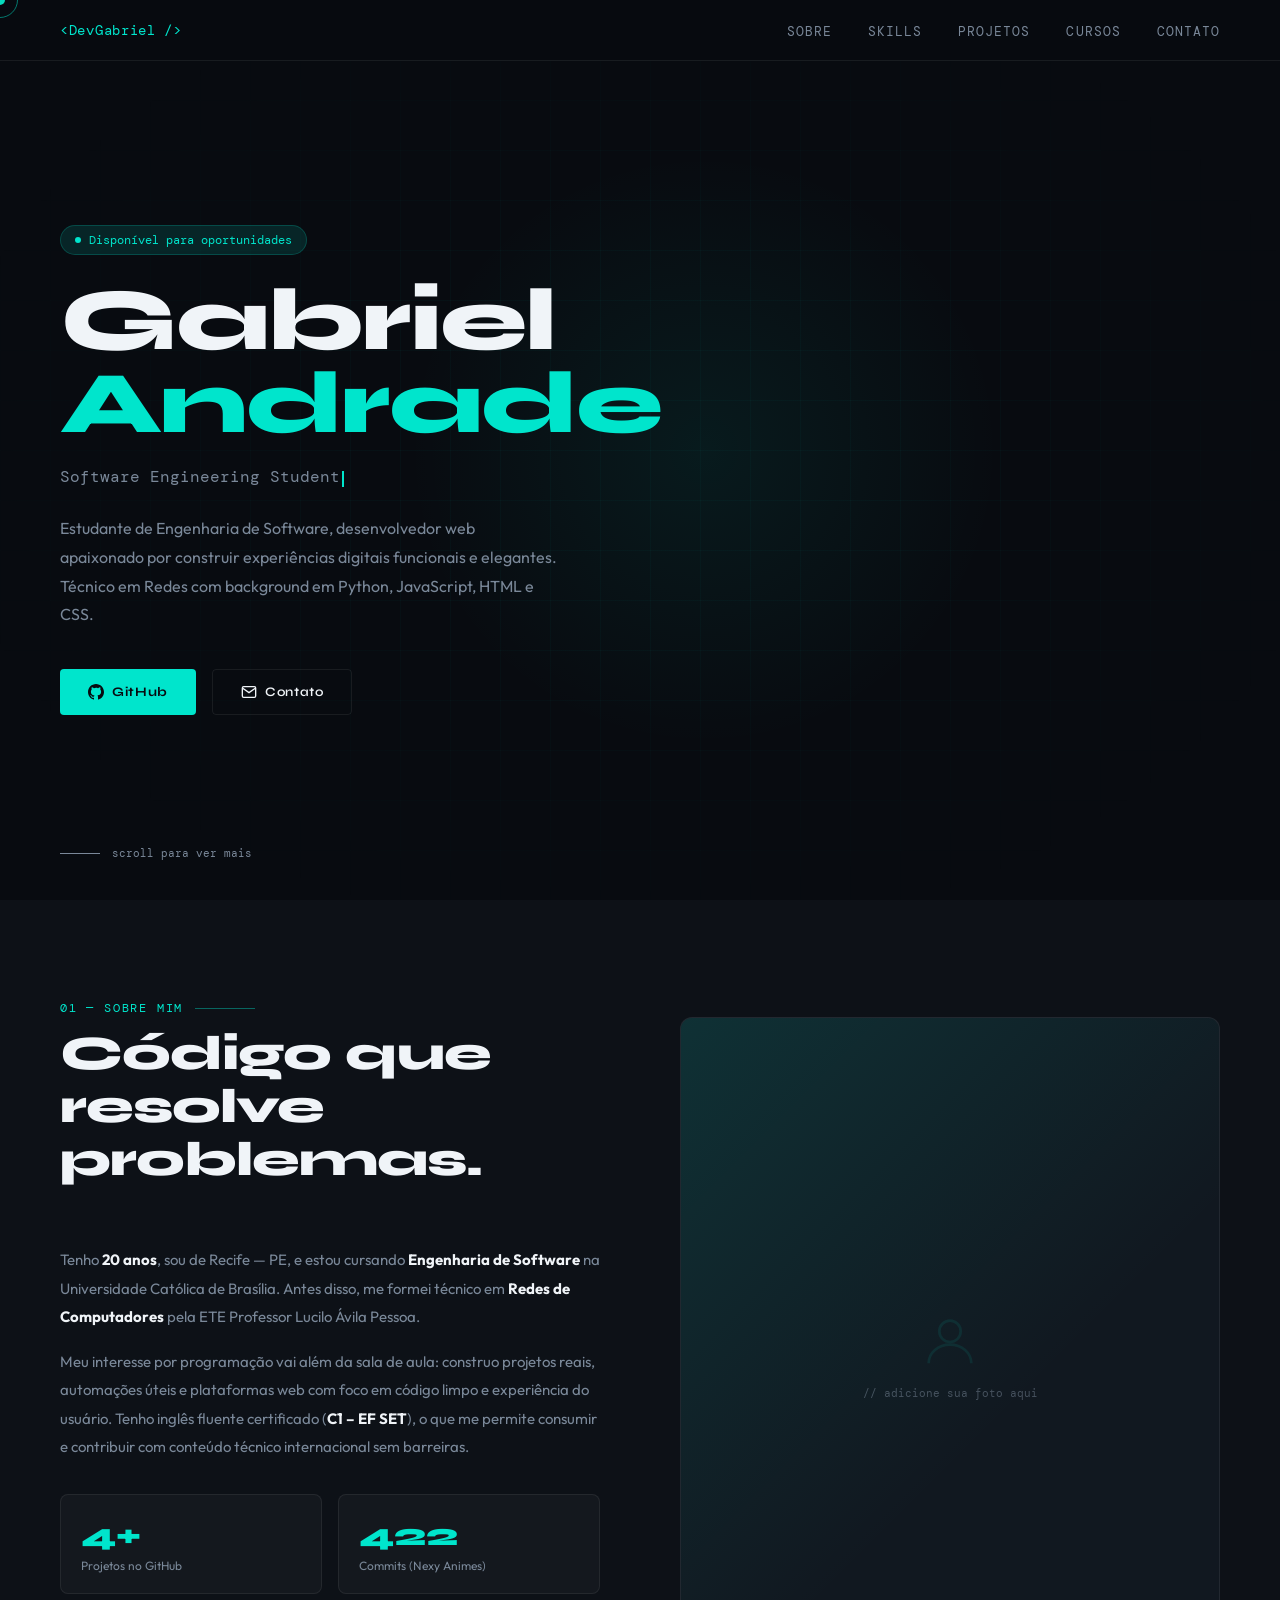
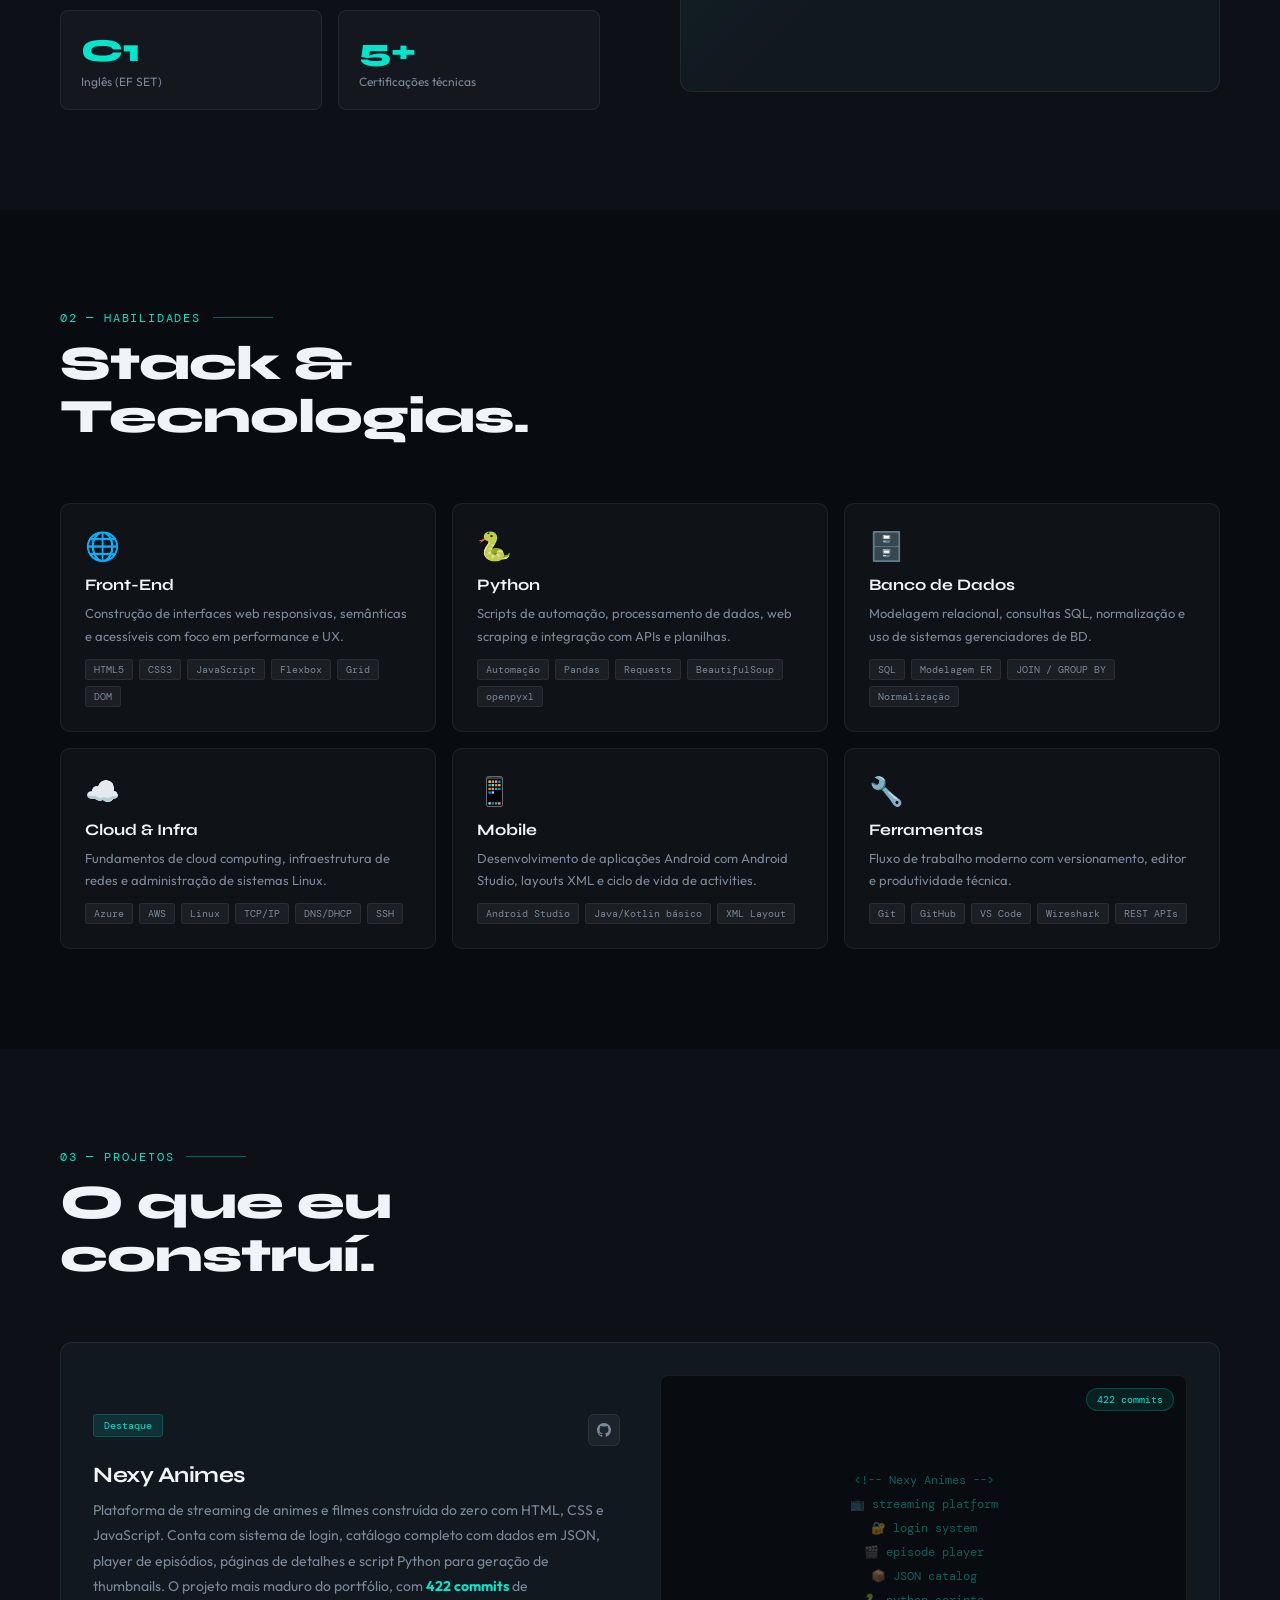
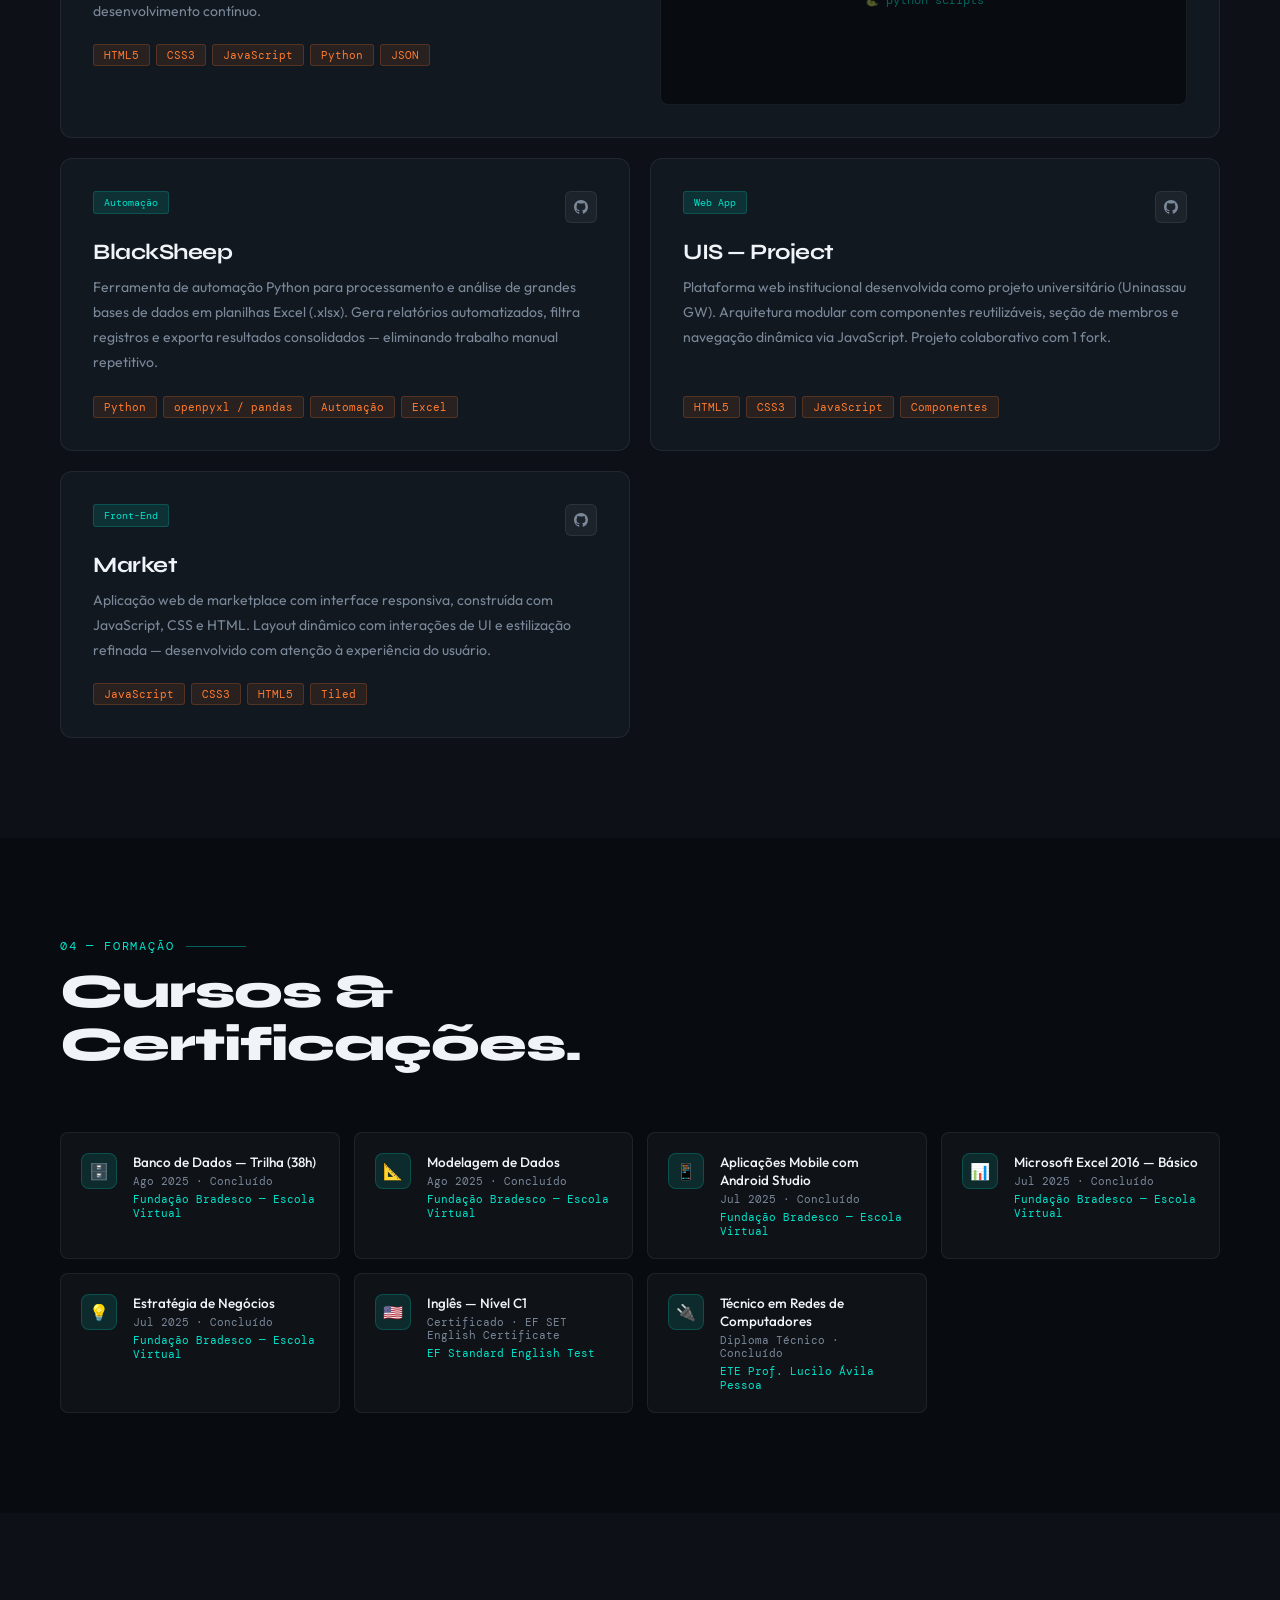
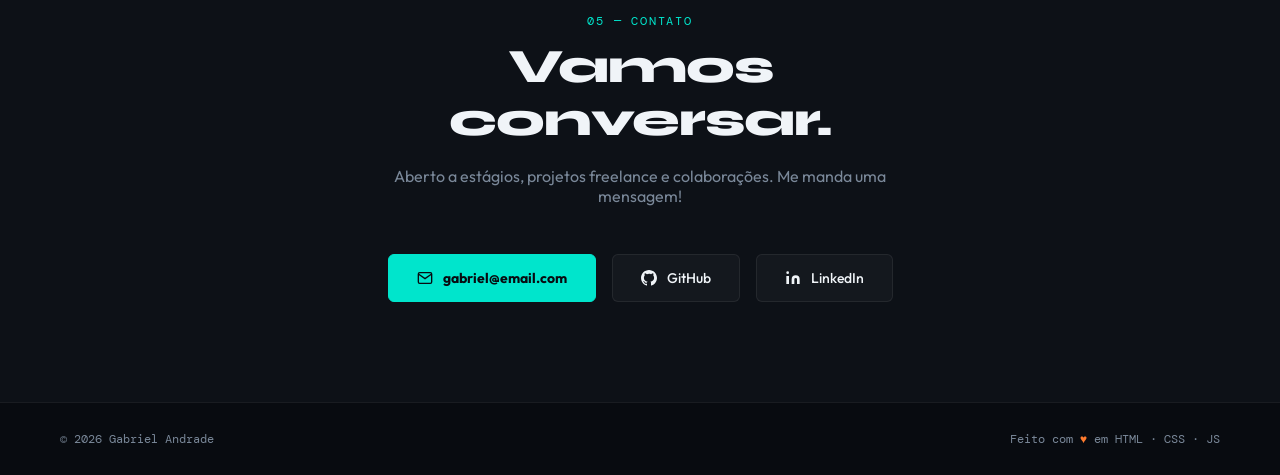
==== index.html @ 4c2a530d "Repositório, projeto concluído em 90%." ====
<!DOCTYPE html>
<html lang="pt-BR">
<head>
<meta charset="UTF-8">
<meta name="viewport" content="width=device-width, initial-scale=1.0">
<title>Gabriel Andrade · Dev</title>
<link rel="stylesheet" href="css/style.css">
<link rel="preconnect" href="https://fonts.googleapis.com">
<link href="https://fonts.googleapis.com/css2?family=Syne:wght@400;600;700;800&family=DM+Mono:ital,wght@0,400;0,500;1,400&family=Outfit:wght@300;400;500&display=swap" rel="stylesheet">
</head>
<body>
<div class="cursor" id="cursor"></div>
<div class="cursor-ring" id="cursorRing"></div>

<!-- NAV -->
<nav>
  <div class="nav-logo">&lt;DevGabriel /&gt;</div>
  <ul class="nav-links">
    <li><a href="#about">Sobre</a></li>
    <li><a href="#skills">Skills</a></li>
    <li><a href="#projects">Projetos</a></li>
    <li><a href="#certs">Cursos</a></li>
    <li><a href="#contact">Contato</a></li>
  </ul>
</nav>

<!-- HERO -->
<section id="hero">
  <div class="hero-grid-bg"></div>
  <div class="hero-glow"></div>
  <div class="hero-content">
    <div class="hero-tag">Disponível para oportunidades</div>
    <h1 class="hero-name">
      Gabriel<br><span class="accent">Andrade</span>
    </h1>
    <p class="hero-subtitle">
      <span id="typing-text"></span><span class="typing-cursor"></span>
    </p>
    <p class="hero-desc">
      Estudante de Engenharia de Software, desenvolvedor web apaixonado por construir experiências digitais funcionais e elegantes. Técnico em Redes com background em Python, JavaScript, HTML e CSS.
    </p>
    <div class="hero-ctas">
      <a href="https://github.com/DevGabriel2809" target="_blank" class="btn-primary">
        <svg width="16" height="16" viewBox="0 0 24 24" fill="currentColor"><path d="M12 0C5.374 0 0 5.373 0 12c0 5.302 3.438 9.8 8.207 11.387.599.111.793-.261.793-.577v-2.234c-3.338.726-4.033-1.416-4.033-1.416-.546-1.387-1.333-1.756-1.333-1.756-1.089-.745.083-.729.083-.729 1.205.084 1.839 1.237 1.839 1.237 1.07 1.834 2.807 1.304 3.492.997.107-.775.418-1.305.762-1.604-2.665-.305-5.467-1.334-5.467-5.931 0-1.311.469-2.381 1.236-3.221-.124-.303-.535-1.524.117-3.176 0 0 1.008-.322 3.301 1.23A11.509 11.509 0 0112 5.803c1.02.005 2.047.138 3.006.404 2.291-1.552 3.297-1.23 3.297-1.23.653 1.653.242 2.874.118 3.176.77.84 1.235 1.911 1.235 3.221 0 4.609-2.807 5.624-5.479 5.921.43.372.823 1.102.823 2.222v3.293c0 .319.192.694.801.576C20.566 21.797 24 17.3 24 12c0-6.627-5.373-12-12-12z"/></svg>
        GitHub
      </a>
      <a href="#contact" class="btn-secondary">
        <svg width="16" height="16" viewBox="0 0 24 24" fill="none" stroke="currentColor" stroke-width="2"><path d="M4 4h16c1.1 0 2 .9 2 2v12c0 1.1-.9 2-2 2H4c-1.1 0-2-.9-2-2V6c0-1.1.9-2 2-2z"/><polyline points="22,6 12,13 2,6"/></svg>
        Contato
      </a>
    </div>
  </div>
  <div class="hero-scroll">
    <div class="scroll-line"></div>
    scroll para ver mais
  </div>
</section>

<!-- ABOUT -->
<section id="about">
  <div class="about-grid">
    <div class="about-text reveal">
      <div class="section-label">01 — Sobre mim</div>
      <h2 class="section-title">Código que<br>resolve problemas.</h2>
      <p>Tenho <strong>20 anos</strong>, sou de Recife — PE, e estou cursando <strong>Engenharia de Software</strong> na Universidade Católica de Brasília. Antes disso, me formei técnico em <strong>Redes de Computadores</strong> pela ETE Professor Lucilo Ávila Pessoa.</p>
      <p>Meu interesse por programação vai além da sala de aula: construo projetos reais, automações úteis e plataformas web com foco em código limpo e experiência do usuário. Tenho inglês fluente certificado (<strong>C1 – EF SET</strong>), o que me permite consumir e contribuir com conteúdo técnico internacional sem barreiras.</p>
      <div class="about-stats">
        <div class="stat-box">
          <div class="stat-num">4+</div>
          <div class="stat-label">Projetos no GitHub</div>
        </div>
        <div class="stat-box">
          <div class="stat-num">422</div>
          <div class="stat-label">Commits (Nexy Animes)</div>
        </div>
        <div class="stat-box">
          <div class="stat-num">C1</div>
          <div class="stat-label">Inglês (EF SET)</div>
        </div>
        <div class="stat-box">
          <div class="stat-num">5+</div>
          <div class="stat-label">Certificações técnicas</div>
        </div>
      </div>
    </div>
    <div class="about-photo reveal">
      <!--
        INSTRUÇÃO: Substitua o conteúdo abaixo por:
        <img src="SUA_FOTO.jpg" style="width:100%;height:100%;object-fit:cover;border-radius:12px;">
      -->
      <svg width="64" height="64" viewBox="0 0 24 24" fill="none" stroke="rgba(0,229,204,0.3)" stroke-width="1">
        <circle cx="12" cy="8" r="4"/><path d="M4 20c0-4 3.6-7 8-7s8 3 8 7"/>
      </svg>
      <span>// adicione sua foto aqui</span>
    </div>
  </div>
</section>

<!-- SKILLS -->
<section id="skills">
  <div class="reveal">
    <div class="section-label">02 — Habilidades</div>
    <h2 class="section-title">Stack &<br>Tecnologias.</h2>
  </div>
  <div class="skills-grid">
    <div class="skill-card reveal">
      <div class="skill-icon">🌐</div>
      <div class="skill-name">Front-End</div>
      <p style="font-size:13px;color:var(--muted);line-height:1.7;">Construção de interfaces web responsivas, semânticas e acessíveis com foco em performance e UX.</p>
      <div class="skill-tags">
        <span class="skill-tag">HTML5</span>
        <span class="skill-tag">CSS3</span>
        <span class="skill-tag">JavaScript</span>
        <span class="skill-tag">Flexbox</span>
        <span class="skill-tag">Grid</span>
        <span class="skill-tag">DOM</span>
      </div>
    </div>
    <div class="skill-card reveal">
      <div class="skill-icon">🐍</div>
      <div class="skill-name">Python</div>
      <p style="font-size:13px;color:var(--muted);line-height:1.7;">Scripts de automação, processamento de dados, web scraping e integração com APIs e planilhas.</p>
      <div class="skill-tags">
        <span class="skill-tag">Automação</span>
        <span class="skill-tag">Pandas</span>
        <span class="skill-tag">Requests</span>
        <span class="skill-tag">BeautifulSoup</span>
        <span class="skill-tag">openpyxl</span>
      </div>
    </div>
    <div class="skill-card reveal">
      <div class="skill-icon">🗄️</div>
      <div class="skill-name">Banco de Dados</div>
      <p style="font-size:13px;color:var(--muted);line-height:1.7;">Modelagem relacional, consultas SQL, normalização e uso de sistemas gerenciadores de BD.</p>
      <div class="skill-tags">
        <span class="skill-tag">SQL</span>
        <span class="skill-tag">Modelagem ER</span>
        <span class="skill-tag">JOIN / GROUP BY</span>
        <span class="skill-tag">Normalização</span>
      </div>
    </div>
    <div class="skill-card reveal">
      <div class="skill-icon">☁️</div>
      <div class="skill-name">Cloud & Infra</div>
      <p style="font-size:13px;color:var(--muted);line-height:1.7;">Fundamentos de cloud computing, infraestrutura de redes e administração de sistemas Linux.</p>
      <div class="skill-tags">
        <span class="skill-tag">Azure</span>
        <span class="skill-tag">AWS</span>
        <span class="skill-tag">Linux</span>
        <span class="skill-tag">TCP/IP</span>
        <span class="skill-tag">DNS/DHCP</span>
        <span class="skill-tag">SSH</span>
      </div>
    </div>
    <div class="skill-card reveal">
      <div class="skill-icon">📱</div>
      <div class="skill-name">Mobile</div>
      <p style="font-size:13px;color:var(--muted);line-height:1.7;">Desenvolvimento de aplicações Android com Android Studio, layouts XML e ciclo de vida de activities.</p>
      <div class="skill-tags">
        <span class="skill-tag">Android Studio</span>
        <span class="skill-tag">Java/Kotlin básico</span>
        <span class="skill-tag">XML Layout</span>
      </div>
    </div>
    <div class="skill-card reveal">
      <div class="skill-icon">🔧</div>
      <div class="skill-name">Ferramentas</div>
      <p style="font-size:13px;color:var(--muted);line-height:1.7;">Fluxo de trabalho moderno com versionamento, editor e produtividade técnica.</p>
      <div class="skill-tags">
        <span class="skill-tag">Git</span>
        <span class="skill-tag">GitHub</span>
        <span class="skill-tag">VS Code</span>
        <span class="skill-tag">Wireshark</span>
        <span class="skill-tag">REST APIs</span>
      </div>
    </div>
  </div>
</section>

<!-- PROJECTS -->
<section id="projects">
  <div class="reveal">
    <div class="section-label">03 — Projetos</div>
    <h2 class="section-title">O que eu<br>construí.</h2>
  </div>
  <div class="projects-grid">

    <!-- FEATURED: Nexy Animes -->
    <div class="project-card featured reveal">
      <div>
        <div class="project-header">
          <span class="project-type">Destaque</span>
          <div class="project-links">
            <a href="https://github.com/DevGabriel2809/Animes" target="_blank" class="project-link" title="GitHub">
              <svg width="14" height="14" viewBox="0 0 24 24" fill="currentColor"><path d="M12 0C5.374 0 0 5.373 0 12c0 5.302 3.438 9.8 8.207 11.387.599.111.793-.261.793-.577v-2.234c-3.338.726-4.033-1.416-4.033-1.416-.546-1.387-1.333-1.756-1.333-1.756-1.089-.745.083-.729.083-.729 1.205.084 1.839 1.237 1.839 1.237 1.07 1.834 2.807 1.304 3.492.997.107-.775.418-1.305.762-1.604-2.665-.305-5.467-1.334-5.467-5.931 0-1.311.469-2.381 1.236-3.221-.124-.303-.535-1.524.117-3.176 0 0 1.008-.322 3.301 1.23A11.509 11.509 0 0112 5.803c1.02.005 2.047.138 3.006.404 2.291-1.552 3.297-1.23 3.297-1.23.653 1.653.242 2.874.118 3.176.77.84 1.235 1.911 1.235 3.221 0 4.609-2.807 5.624-5.479 5.921.43.372.823 1.102.823 2.222v3.293c0 .319.192.694.801.576C20.566 21.797 24 17.3 24 12c0-6.627-5.373-12-12-12z"/></svg>
            </a>
          </div>
        </div>
        <h3 class="project-name">Nexy Animes</h3>
        <p class="project-desc">Plataforma de streaming de animes e filmes construída do zero com HTML, CSS e JavaScript. Conta com sistema de login, catálogo completo com dados em JSON, player de episódios, páginas de detalhes e script Python para geração de thumbnails. O projeto mais maduro do portfólio, com <strong style="color:var(--cyan)">422 commits</strong> de desenvolvimento contínuo.</p>
        <div class="project-stack">
          <span class="stack-tag">HTML5</span>
          <span class="stack-tag">CSS3</span>
          <span class="stack-tag">JavaScript</span>
          <span class="stack-tag">Python</span>
          <span class="stack-tag">JSON</span>
        </div>
      </div>
      <div class="project-visual">
        <div class="project-visual-content">
          &lt;!-- Nexy Animes --&gt;<br>
          📺 streaming platform<br>
          🔐 login system<br>
          🎬 episode player<br>
          📦 JSON catalog<br>
          🐍 python scripts
        </div>
        <div class="commits-badge">422 commits</div>
      </div>
    </div>

    <!-- BlackSheep -->
    <div class="project-card reveal">
      <div class="project-header">
        <span class="project-type">Automação</span>
        <div class="project-links">
          <a href="https://github.com/DevGabriel2809/BlackSheep" target="_blank" class="project-link" title="GitHub">
            <svg width="14" height="14" viewBox="0 0 24 24" fill="currentColor"><path d="M12 0C5.374 0 0 5.373 0 12c0 5.302 3.438 9.8 8.207 11.387.599.111.793-.261.793-.577v-2.234c-3.338.726-4.033-1.416-4.033-1.416-.546-1.387-1.333-1.756-1.333-1.756-1.089-.745.083-.729.083-.729 1.205.084 1.839 1.237 1.839 1.237 1.07 1.834 2.807 1.304 3.492.997.107-.775.418-1.305.762-1.604-2.665-.305-5.467-1.334-5.467-5.931 0-1.311.469-2.381 1.236-3.221-.124-.303-.535-1.524.117-3.176 0 0 1.008-.322 3.301 1.23A11.509 11.509 0 0112 5.803c1.02.005 2.047.138 3.006.404 2.291-1.552 3.297-1.23 3.297-1.23.653 1.653.242 2.874.118 3.176.77.84 1.235 1.911 1.235 3.221 0 4.609-2.807 5.624-5.479 5.921.43.372.823 1.102.823 2.222v3.293c0 .319.192.694.801.576C20.566 21.797 24 17.3 24 12c0-6.627-5.373-12-12-12z"/></svg>
          </a>
        </div>
      </div>
      <h3 class="project-name">BlackSheep</h3>
      <p class="project-desc">Ferramenta de automação Python para processamento e análise de grandes bases de dados em planilhas Excel (.xlsx). Gera relatórios automatizados, filtra registros e exporta resultados consolidados — eliminando trabalho manual repetitivo.</p>
      <div class="project-stack">
        <span class="stack-tag">Python</span>
        <span class="stack-tag">openpyxl / pandas</span>
        <span class="stack-tag">Automação</span>
        <span class="stack-tag">Excel</span>
      </div>
    </div>

    <!-- UIS-Project -->
    <div class="project-card reveal">
      <div class="project-header">
        <span class="project-type">Web App</span>
        <div class="project-links">
          <a href="https://github.com/DevGabriel2809/UIS-Project" target="_blank" class="project-link" title="GitHub">
            <svg width="14" height="14" viewBox="0 0 24 24" fill="currentColor"><path d="M12 0C5.374 0 0 5.373 0 12c0 5.302 3.438 9.8 8.207 11.387.599.111.793-.261.793-.577v-2.234c-3.338.726-4.033-1.416-4.033-1.416-.546-1.387-1.333-1.756-1.333-1.756-1.089-.745.083-.729.083-.729 1.205.084 1.839 1.237 1.839 1.237 1.07 1.834 2.807 1.304 3.492.997.107-.775.418-1.305.762-1.604-2.665-.305-5.467-1.334-5.467-5.931 0-1.311.469-2.381 1.236-3.221-.124-.303-.535-1.524.117-3.176 0 0 1.008-.322 3.301 1.23A11.509 11.509 0 0112 5.803c1.02.005 2.047.138 3.006.404 2.291-1.552 3.297-1.23 3.297-1.23.653 1.653.242 2.874.118 3.176.77.84 1.235 1.911 1.235 3.221 0 4.609-2.807 5.624-5.479 5.921.43.372.823 1.102.823 2.222v3.293c0 .319.192.694.801.576C20.566 21.797 24 17.3 24 12c0-6.627-5.373-12-12-12z"/></svg>
          </a>
        </div>
      </div>
      <h3 class="project-name">UIS — Project</h3>
      <p class="project-desc">Plataforma web institucional desenvolvida como projeto universitário (Uninassau GW). Arquitetura modular com componentes reutilizáveis, seção de membros e navegação dinâmica via JavaScript. Projeto colaborativo com 1 fork.</p>
      <div class="project-stack">
        <span class="stack-tag">HTML5</span>
        <span class="stack-tag">CSS3</span>
        <span class="stack-tag">JavaScript</span>
        <span class="stack-tag">Componentes</span>
      </div>
    </div>

    <!-- Market -->
    <div class="project-card reveal">
      <div class="project-header">
        <span class="project-type">Front-End</span>
        <div class="project-links">
          <a href="https://github.com/DevGabriel2809/Market" target="_blank" class="project-link" title="GitHub">
            <svg width="14" height="14" viewBox="0 0 24 24" fill="currentColor"><path d="M12 0C5.374 0 0 5.373 0 12c0 5.302 3.438 9.8 8.207 11.387.599.111.793-.261.793-.577v-2.234c-3.338.726-4.033-1.416-4.033-1.416-.546-1.387-1.333-1.756-1.333-1.756-1.089-.745.083-.729.083-.729 1.205.084 1.839 1.237 1.839 1.237 1.07 1.834 2.807 1.304 3.492.997.107-.775.418-1.305.762-1.604-2.665-.305-5.467-1.334-5.467-5.931 0-1.311.469-2.381 1.236-3.221-.124-.303-.535-1.524.117-3.176 0 0 1.008-.322 3.301 1.23A11.509 11.509 0 0112 5.803c1.02.005 2.047.138 3.006.404 2.291-1.552 3.297-1.23 3.297-1.23.653 1.653.242 2.874.118 3.176.77.84 1.235 1.911 1.235 3.221 0 4.609-2.807 5.624-5.479 5.921.43.372.823 1.102.823 2.222v3.293c0 .319.192.694.801.576C20.566 21.797 24 17.3 24 12c0-6.627-5.373-12-12-12z"/></svg>
          </a>
        </div>
      </div>
      <h3 class="project-name">Market</h3>
      <p class="project-desc">Aplicação web de marketplace com interface responsiva, construída com JavaScript, CSS e HTML. Layout dinâmico com interações de UI e estilização refinada — desenvolvido com atenção à experiência do usuário.</p>
      <div class="project-stack">
        <span class="stack-tag">JavaScript</span>
        <span class="stack-tag">CSS3</span>
        <span class="stack-tag">HTML5</span>
        <span class="stack-tag">Tiled</span>
      </div>
    </div>

  </div>
</section>

<!-- CERTIFICATIONS -->
<section id="certs">
  <div class="reveal">
    <div class="section-label">04 — Formação</div>
    <h2 class="section-title">Cursos &<br>Certificações.</h2>
  </div>
  <div class="certs-grid">
    <div class="cert-card reveal">
      <div class="cert-icon">🗄️</div>
      <div>
        <div class="cert-title">Banco de Dados — Trilha (38h)</div>
        <div class="cert-meta">Ago 2025 · Concluído</div>
        <div class="cert-issuer">Fundação Bradesco — Escola Virtual</div>
      </div>
    </div>
    <div class="cert-card reveal">
      <div class="cert-icon">📐</div>
      <div>
        <div class="cert-title">Modelagem de Dados</div>
        <div class="cert-meta">Ago 2025 · Concluído</div>
        <div class="cert-issuer">Fundação Bradesco — Escola Virtual</div>
      </div>
    </div>
    <div class="cert-card reveal">
      <div class="cert-icon">📱</div>
      <div>
        <div class="cert-title">Aplicações Mobile com Android Studio</div>
        <div class="cert-meta">Jul 2025 · Concluído</div>
        <div class="cert-issuer">Fundação Bradesco — Escola Virtual</div>
      </div>
    </div>
    <div class="cert-card reveal">
      <div class="cert-icon">📊</div>
      <div>
        <div class="cert-title">Microsoft Excel 2016 — Básico</div>
        <div class="cert-meta">Jul 2025 · Concluído</div>
        <div class="cert-issuer">Fundação Bradesco — Escola Virtual</div>
      </div>
    </div>
    <div class="cert-card reveal">
      <div class="cert-icon">💡</div>
      <div>
        <div class="cert-title">Estratégia de Negócios</div>
        <div class="cert-meta">Jul 2025 · Concluído</div>
        <div class="cert-issuer">Fundação Bradesco — Escola Virtual</div>
      </div>
    </div>
    <div class="cert-card reveal">
      <div class="cert-icon">🇺🇸</div>
      <div>
        <div class="cert-title">Inglês — Nível C1</div>
        <div class="cert-meta">Certificado · EF SET English Certificate</div>
        <div class="cert-issuer">EF Standard English Test</div>
      </div>
    </div>
    <div class="cert-card reveal">
      <div class="cert-icon">🔌</div>
      <div>
        <div class="cert-title">Técnico em Redes de Computadores</div>
        <div class="cert-meta">Diploma Técnico · Concluído</div>
        <div class="cert-issuer">ETE Prof. Lucilo Ávila Pessoa</div>
      </div>
    </div>
  </div>
</section>

<!-- CONTACT -->
<section id="contact">
  <div class="reveal">
    <div class="section-label">05 — Contato</div>
    <h2 class="section-title">Vamos<br>conversar.</h2>
  </div>
  <p class="contact-sub reveal">Aberto a estágios, projetos freelance e colaborações. Me manda uma mensagem!</p>
  <div class="contact-links reveal">
    <a href="mailto:gabriel@email.com" class="contact-btn primary">
      <svg width="16" height="16" viewBox="0 0 24 24" fill="none" stroke="currentColor" stroke-width="2"><path d="M4 4h16c1.1 0 2 .9 2 2v12c0 1.1-.9 2-2 2H4c-1.1 0-2-.9-2-2V6c0-1.1.9-2 2-2z"/><polyline points="22,6 12,13 2,6"/></svg>
      gabriel@email.com <!-- Preencha -->
    </a>
    <a href="https://github.com/DevGabriel2809" target="_blank" class="contact-btn">
      <svg width="16" height="16" viewBox="0 0 24 24" fill="currentColor"><path d="M12 0C5.374 0 0 5.373 0 12c0 5.302 3.438 9.8 8.207 11.387.599.111.793-.261.793-.577v-2.234c-3.338.726-4.033-1.416-4.033-1.416-.546-1.387-1.333-1.756-1.333-1.756-1.089-.745.083-.729.083-.729 1.205.084 1.839 1.237 1.839 1.237 1.07 1.834 2.807 1.304 3.492.997.107-.775.418-1.305.762-1.604-2.665-.305-5.467-1.334-5.467-5.931 0-1.311.469-2.381 1.236-3.221-.124-.303-.535-1.524.117-3.176 0 0 1.008-.322 3.301 1.23A11.509 11.509 0 0112 5.803c1.02.005 2.047.138 3.006.404 2.291-1.552 3.297-1.23 3.297-1.23.653 1.653.242 2.874.118 3.176.77.84 1.235 1.911 1.235 3.221 0 4.609-2.807 5.624-5.479 5.921.43.372.823 1.102.823 2.222v3.293c0 .319.192.694.801.576C20.566 21.797 24 17.3 24 12c0-6.627-5.373-12-12-12z"/></svg>
      GitHub
    </a>
    <a href="https://linkedin.com/in/gabrielandrade" target="_blank" class="contact-btn">
      <svg width="16" height="16" viewBox="0 0 24 24" fill="currentColor"><path d="M16 8a6 6 0 016 6v7h-4v-7a2 2 0 00-2-2 2 2 0 00-2 2v7h-4v-7a6 6 0 016-6z"/><rect x="2" y="9" width="4" height="12"/><circle cx="4" cy="4" r="2"/></svg>
      LinkedIn
    </a>
  </div>
</section>

<!-- FOOTER -->
<footer>
  <span>© 2026 Gabriel Andrade</span>
  <span>Feito com <span class="heart">♥</span> em HTML · CSS · JS</span>
</footer>

<script>
// ── CURSOR ──
const cursor = document.getElementById('cursor');
const ring = document.getElementById('cursorRing');
let mx = 0, my = 0, rx = 0, ry = 0;
document.addEventListener('mousemove', e => { mx = e.clientX; my = e.clientY; cursor.style.left = mx+'px'; cursor.style.top = my+'px'; });
function animateRing() {
  rx += (mx - rx) * 0.12;
  ry += (my - ry) * 0.12;
  ring.style.left = rx+'px';
  ring.style.top = ry+'px';
  requestAnimationFrame(animateRing);
}
animateRing();
document.querySelectorAll('a, button').forEach(el => {
  el.addEventListener('mouseenter', () => { ring.style.transform = 'translate(-50%,-50%) scale(1.6)'; ring.style.borderColor = 'rgba(0,229,204,0.8)'; });
  el.addEventListener('mouseleave', () => { ring.style.transform = 'translate(-50%,-50%) scale(1)'; ring.style.borderColor = 'rgba(0,229,204,0.5)'; });
});

// ── TYPING EFFECT ──
const phrases = [
  'Software Engineering Student',
  'Web Developer',
  'Python Automation',
  'Redes & Cloud',
  'Always Learning...'
];
let pi = 0, ci = 0, del = false;
const typingEl = document.getElementById('typing-text');
function type() {
  const current = phrases[pi];
  if (!del) {
    typingEl.textContent = current.slice(0, ++ci);
    if (ci === current.length) { del = true; setTimeout(type, 1800); return; }
  } else {
    typingEl.textContent = current.slice(0, --ci);
    if (ci === 0) { del = false; pi = (pi + 1) % phrases.length; }
  }
  setTimeout(type, del ? 40 : 80);
}
type();

// ── SCROLL REVEAL ──
const observer = new IntersectionObserver(entries => {
  entries.forEach(e => { if (e.isIntersecting) { e.target.classList.add('visible'); } });
}, { threshold: 0.12 });
document.querySelectorAll('.reveal').forEach(el => observer.observe(el));

// ── NAV SCROLL ──
window.addEventListener('scroll', () => {
  document.querySelector('nav').style.background = window.scrollY > 60
    ? 'rgba(8,11,16,0.95)' : 'rgba(8,11,16,0.7)';
});
</script>

<script src="js/main.js"></script>
</body>
</html>
---- css/style.css ----
/* =========================================================
   PORTFÓLIO — GABRIEL ANDRADE
   Arquivo: css/style.css

   SUMÁRIO
   01. Reset e Variáveis Globais
   02. Base do Projeto
   03. Cursor Personalizado
   04. Navegação
   05. Hero / Apresentação
   06. Seções Globais
   07. Sobre Mim
   08. Habilidades
   09. Projetos
   10. Certificações
   11. Contato
   12. Rodapé
   13. Animações
   14. Scrollbar
   15. Responsividade
   ========================================================= */

/* =========================================================
   01. RESET E VARIÁVEIS GLOBAIS
   ========================================================= */
*, *::before, *::after { box-sizing: border-box; margin: 0; padding: 0; }

:root {
  --bg: #080b10;
  --bg2: #0d1117;
  --bg3: #111820;
  --cyan: #00e5cc;
  --cyan-dim: rgba(0,229,204,0.12);
  --orange: #ff7b2e;
  --white: #f0f4f8;
  --muted: #7a8899;
  --border: rgba(255,255,255,0.07);
  --card: rgba(255,255,255,0.03);
  --glow: 0 0 40px rgba(0,229,204,0.15);
}

/* =========================================================
   02. BASE DO PROJETO
   ========================================================= */
html { scroll-behavior: smooth; }

body {
  font-family: 'Outfit', sans-serif;
  background: var(--bg);
  color: var(--white);
  overflow-x: hidden;
  cursor: none;
}

/* =========================================================
   03. CURSOR PERSONALIZADO
   ========================================================= */
.cursor { position:fixed; width:10px; height:10px; background:var(--cyan); border-radius:50%; pointer-events:none; z-index:9999; transform:translate(-50%,-50%); transition:transform 0.1s; mix-blend-mode:difference; }
.cursor-ring { position:fixed; width:36px; height:36px; border:1.5px solid rgba(0,229,204,0.5); border-radius:50%; pointer-events:none; z-index:9998; transform:translate(-50%,-50%); transition:all 0.15s ease; }

/* =========================================================
   04. NAVEGAÇÃO / MENU FIXO
   ========================================================= */
nav {
  position: fixed;
  top: 0; left: 0; right: 0;
  z-index: 100;
  padding: 20px 60px;
  display: flex;
  justify-content: space-between;
  align-items: center;
  backdrop-filter: blur(20px);
  -webkit-backdrop-filter: blur(20px);
  background: rgba(8,11,16,0.7);
  border-bottom: 1px solid var(--border);
  transition: all 0.3s;
}
.nav-logo {
  font-family: 'DM Mono', monospace;
  font-size: 14px;
  color: var(--cyan);
  letter-spacing: 0.05em;
}
.nav-links { display: flex; gap: 36px; list-style: none; }
.nav-links a {
  font-size: 13px;
  color: var(--muted);
  text-decoration: none;
  letter-spacing: 0.08em;
  text-transform: uppercase;
  transition: color 0.2s;
  font-family: 'DM Mono', monospace;
}
.nav-links a:hover { color: var(--cyan); }

/* =========================================================
   05. HERO / APRESENTAÇÃO INICIAL
   ========================================================= */
#hero {
  min-height: 100vh;
  display: flex;
  align-items: center;
  padding: 100px 60px 60px;
  position: relative;
  overflow: hidden;
}
.hero-grid-bg {
  position: absolute;
  inset: 0;
  background-image:
    linear-gradient(rgba(0,229,204,0.03) 1px, transparent 1px),
    linear-gradient(90deg, rgba(0,229,204,0.03) 1px, transparent 1px);
  background-size: 50px 50px;
  mask-image: radial-gradient(ellipse at 50% 50%, black 30%, transparent 80%);
}
.hero-glow {
  position: absolute;
  width: 600px; height: 600px;
  background: radial-gradient(ellipse, rgba(0,229,204,0.07) 0%, transparent 70%);
  top: 50%; left: 55%;
  transform: translate(-50%,-50%);
  pointer-events: none;
}
.hero-content { position: relative; z-index: 2; max-width: 700px; }
.hero-tag {
  display: inline-flex;
  align-items: center;
  gap: 8px;
  font-family: 'DM Mono', monospace;
  font-size: 12px;
  color: var(--cyan);
  background: var(--cyan-dim);
  border: 1px solid rgba(0,229,204,0.2);
  padding: 6px 14px;
  border-radius: 100px;
  margin-bottom: 24px;
  opacity: 0;
  animation: fadeUp 0.6s ease forwards 0.2s;
}
.hero-tag::before { content: ''; width:6px; height:6px; background:var(--cyan); border-radius:50%; animation: pulse 2s infinite; }
@keyframes pulse { 0%,100%{opacity:1} 50%{opacity:0.3} }
.hero-name {
  font-family: 'Syne', sans-serif;
  font-size: clamp(52px, 7vw, 88px);
  font-weight: 800;
  line-height: 0.95;
  letter-spacing: -2px;
  opacity: 0;
  animation: fadeUp 0.7s ease forwards 0.4s;
}
.hero-name .accent { color: var(--cyan); }
.hero-subtitle {
  margin-top: 20px;
  font-family: 'DM Mono', monospace;
  font-size: 16px;
  color: var(--muted);
  opacity: 0;
  animation: fadeUp 0.7s ease forwards 0.6s;
  min-height: 24px;
}
.hero-desc {
  margin-top: 24px;
  font-size: 16px;
  color: var(--muted);
  line-height: 1.8;
  max-width: 500px;
  opacity: 0;
  animation: fadeUp 0.7s ease forwards 0.8s;
}
.hero-ctas {
  margin-top: 40px;
  display: flex;
  gap: 16px;
  opacity: 0;
  animation: fadeUp 0.7s ease forwards 1s;
}
.btn-primary {
  display: inline-flex;
  align-items: center;
  gap: 8px;
  background: var(--cyan);
  color: #080b10;
  font-family: 'Syne', sans-serif;
  font-weight: 700;
  font-size: 13px;
  padding: 14px 28px;
  border-radius: 4px;
  text-decoration: none;
  letter-spacing: 0.05em;
  transition: all 0.2s;
}
.btn-primary:hover { background: #fff; transform: translateY(-2px); box-shadow: 0 8px 30px rgba(0,229,204,0.3); }
.btn-secondary {
  display: inline-flex;
  align-items: center;
  gap: 8px;
  background: transparent;
  color: var(--white);
  font-family: 'Syne', sans-serif;
  font-weight: 600;
  font-size: 13px;
  padding: 14px 28px;
  border: 1px solid var(--border);
  border-radius: 4px;
  text-decoration: none;
  letter-spacing: 0.05em;
  transition: all 0.2s;
}
.btn-secondary:hover { border-color: var(--cyan); color: var(--cyan); transform: translateY(-2px); }

.hero-scroll {
  position: absolute;
  bottom: 40px;
  left: 60px;
  display: flex;
  align-items: center;
  gap: 12px;
  font-family: 'DM Mono', monospace;
  font-size: 11px;
  color: var(--muted);
  opacity: 0;
  animation: fadeUp 0.7s ease forwards 1.2s;
}
.scroll-line { width: 40px; height: 1px; background: var(--muted); }

/* =========================================================
   06. CONFIGURAÇÕES GLOBAIS DAS SEÇÕES
   ========================================================= */
section { padding: 100px 60px; }
.section-label {
  font-family: 'DM Mono', monospace;
  font-size: 12px;
  color: var(--cyan);
  letter-spacing: 0.15em;
  text-transform: uppercase;
  margin-bottom: 12px;
  display: flex;
  align-items: center;
  gap: 12px;
}
.section-label::after { content: ''; flex: 1; max-width: 60px; height: 1px; background: var(--cyan); opacity: 0.4; }
.section-title {
  font-family: 'Syne', sans-serif;
  font-size: clamp(32px, 4vw, 48px);
  font-weight: 800;
  letter-spacing: -1px;
  line-height: 1.1;
  margin-bottom: 60px;
}

/* =========================================================
   07. SOBRE MIM
   ========================================================= */
#about { background: var(--bg2); }
.about-grid {
  display: grid;
  grid-template-columns: 1fr 1fr;
  gap: 80px;
  align-items: center;
}
.about-text p { color: var(--muted); line-height: 1.9; font-size: 15px; margin-bottom: 16px; }
.about-text p strong { color: var(--white); }
.about-stats { display: grid; grid-template-columns: 1fr 1fr; gap: 16px; margin-top: 32px; }
.stat-box {
  background: var(--card);
  border: 1px solid var(--border);
  border-radius: 8px;
  padding: 20px;
  transition: border-color 0.2s;
}
.stat-box:hover { border-color: rgba(0,229,204,0.3); }
.stat-num { font-family: 'Syne', sans-serif; font-size: 32px; font-weight: 800; color: var(--cyan); }
.stat-label { font-size: 12px; color: var(--muted); margin-top: 4px; }
.about-photo {
  aspect-ratio: 4/5;
  background: var(--bg3);
  border-radius: 12px;
  border: 1px solid var(--border);
  display: flex;
  flex-direction: column;
  align-items: center;
  justify-content: center;
  gap: 12px;
  color: var(--muted);
  font-size: 13px;
  position: relative;
  overflow: hidden;
}
.about-photo::before {
  content: '';
  position: absolute;
  inset: 0;
  background: linear-gradient(135deg, var(--cyan-dim) 0%, transparent 60%);
}
.about-photo svg { opacity: 0.3; }
.about-photo span { font-family: 'DM Mono', monospace; font-size: 11px; opacity: 0.5; }

/* =========================================================
   08. HABILIDADES / STACK
   ========================================================= */
#skills { background: var(--bg); }
.skills-grid {
  display: grid;
  grid-template-columns: repeat(auto-fill, minmax(280px, 1fr));
  gap: 16px;
}
.skill-card {
  background: var(--card);
  border: 1px solid var(--border);
  border-radius: 10px;
  padding: 24px;
  transition: all 0.3s;
  position: relative;
  overflow: hidden;
}
.skill-card::before {
  content: '';
  position: absolute;
  top: 0; left: 0; right: 0;
  height: 2px;
  background: linear-gradient(90deg, var(--cyan), transparent);
  transform: scaleX(0);
  transform-origin: left;
  transition: transform 0.3s;
}
.skill-card:hover { border-color: rgba(0,229,204,0.2); transform: translateY(-4px); }
.skill-card:hover::before { transform: scaleX(1); }
.skill-icon { font-size: 28px; margin-bottom: 12px; }
.skill-name { font-family: 'Syne', sans-serif; font-weight: 700; font-size: 16px; margin-bottom: 8px; }
.skill-tags { display: flex; flex-wrap: wrap; gap: 6px; margin-top: 12px; }
.skill-tag {
  font-family: 'DM Mono', monospace;
  font-size: 10px;
  background: rgba(255,255,255,0.05);
  border: 1px solid var(--border);
  color: var(--muted);
  padding: 3px 8px;
  border-radius: 3px;
}

/* =========================================================
   09. PROJETOS
   ========================================================= */
#projects { background: var(--bg2); }
.projects-grid {
  display: grid;
  grid-template-columns: repeat(2, 1fr);
  gap: 20px;
}
.project-card {
  background: var(--bg3);
  border: 1px solid var(--border);
  border-radius: 12px;
  padding: 32px;
  transition: all 0.3s;
  position: relative;
  overflow: hidden;
  display: flex;
  flex-direction: column;
}
.project-card::after {
  content: '';
  position: absolute;
  bottom: 0; left: 0; right: 0;
  height: 1px;
  background: linear-gradient(90deg, transparent, var(--cyan), transparent);
  opacity: 0;
  transition: opacity 0.3s;
}
.project-card:hover { border-color: rgba(0,229,204,0.25); transform: translateY(-4px); box-shadow: 0 20px 60px rgba(0,0,0,0.4); }
.project-card:hover::after { opacity: 1; }
.project-card.featured { grid-column: span 2; display: grid; grid-template-columns: 1fr 1fr; gap: 40px; align-items: center; }
.project-header { display: flex; justify-content: space-between; align-items: flex-start; margin-bottom: 16px; }
.project-type {
  font-family: 'DM Mono', monospace;
  font-size: 10px;
  color: var(--cyan);
  background: var(--cyan-dim);
  padding: 4px 10px;
  border-radius: 3px;
  border: 1px solid rgba(0,229,204,0.2);
}
.project-links { display: flex; gap: 8px; }
.project-link {
  display: flex;
  align-items: center;
  justify-content: center;
  width: 32px; height: 32px;
  background: rgba(255,255,255,0.05);
  border: 1px solid var(--border);
  border-radius: 6px;
  color: var(--muted);
  text-decoration: none;
  transition: all 0.2s;
  font-size: 14px;
}
.project-link:hover { background: var(--cyan-dim); border-color: rgba(0,229,204,0.3); color: var(--cyan); }
.project-name {
  font-family: 'Syne', sans-serif;
  font-weight: 700;
  font-size: 22px;
  margin-bottom: 10px;
  letter-spacing: -0.5px;
}
.project-desc { font-size: 14px; color: var(--muted); line-height: 1.8; flex: 1; }
.project-stack { display: flex; flex-wrap: wrap; gap: 6px; margin-top: 20px; }
.stack-tag {
  font-family: 'DM Mono', monospace;
  font-size: 11px;
  color: var(--orange);
  background: rgba(255,123,46,0.1);
  border: 1px solid rgba(255,123,46,0.2);
  padding: 3px 10px;
  border-radius: 3px;
}
.project-visual {
  aspect-ratio: 16/10;
  background: var(--bg);
  border-radius: 8px;
  border: 1px solid var(--border);
  display: flex;
  align-items: center;
  justify-content: center;
  position: relative;
  overflow: hidden;
}
.project-visual-content {
  font-family: 'DM Mono', monospace;
  font-size: 12px;
  color: rgba(0,229,204,0.4);
  text-align: center;
  padding: 20px;
  line-height: 2;
}
.commits-badge {
  position: absolute;
  top: 12px; right: 12px;
  font-family: 'DM Mono', monospace;
  font-size: 10px;
  background: rgba(0,229,204,0.1);
  border: 1px solid rgba(0,229,204,0.2);
  color: var(--cyan);
  padding: 4px 10px;
  border-radius: 100px;
}

/* =========================================================
   10. CURSOS E CERTIFICAÇÕES
   ========================================================= */
#certs { background: var(--bg); }
.certs-grid {
  display: grid;
  grid-template-columns: repeat(auto-fill, minmax(260px, 1fr));
  gap: 14px;
}
.cert-card {
  background: var(--card);
  border: 1px solid var(--border);
  border-radius: 8px;
  padding: 20px;
  display: flex;
  gap: 16px;
  align-items: flex-start;
  transition: all 0.2s;
}
.cert-card:hover { border-color: rgba(0,229,204,0.25); }
.cert-icon {
  width: 36px; height: 36px;
  flex-shrink: 0;
  background: var(--cyan-dim);
  border: 1px solid rgba(0,229,204,0.2);
  border-radius: 8px;
  display: flex;
  align-items: center;
  justify-content: center;
  font-size: 16px;
}
.cert-title { font-size: 13.5px; font-weight: 500; margin-bottom: 4px; }
.cert-meta { font-family: 'DM Mono', monospace; font-size: 10.5px; color: var(--muted); }
.cert-issuer { color: var(--cyan); font-size: 11px; margin-top: 4px; font-family: 'DM Mono', monospace; }

/* =========================================================
   11. CONTATO
   ========================================================= */
#contact {
  background: var(--bg2);
  text-align: center;
}
#contact .section-label { justify-content: center; }
#contact .section-label::after { display: none; }
.contact-sub { color: var(--muted); font-size: 16px; margin-top: -40px; margin-bottom: 48px; max-width: 500px; margin-left: auto; margin-right: auto; }
.contact-links { display: flex; justify-content: center; gap: 16px; flex-wrap: wrap; }
.contact-btn {
  display: inline-flex;
  align-items: center;
  gap: 10px;
  padding: 14px 28px;
  border-radius: 6px;
  font-size: 14px;
  font-weight: 500;
  text-decoration: none;
  transition: all 0.25s;
  border: 1px solid var(--border);
  color: var(--white);
  background: var(--card);
}
.contact-btn:hover { border-color: var(--cyan); color: var(--cyan); transform: translateY(-2px); }
.contact-btn.primary { background: var(--cyan); color: #080b10; font-weight: 700; border-color: var(--cyan); }
.contact-btn.primary:hover { background: #fff; border-color: #fff; color: #080b10; }

/* =========================================================
   12. RODAPÉ
   ========================================================= */
footer {
  background: var(--bg);
  border-top: 1px solid var(--border);
  padding: 28px 60px;
  display: flex;
  justify-content: space-between;
  align-items: center;
}
footer span { font-family: 'DM Mono', monospace; font-size: 12px; color: var(--muted); }
footer .heart { color: var(--orange); }

/* =========================================================
   13. ANIMAÇÕES
   ========================================================= */
@keyframes fadeUp {
  from { opacity:0; transform:translateY(24px); }
  to { opacity:1; transform:translateY(0); }
}
.reveal {
  opacity: 0;
  transform: translateY(30px);
  transition: opacity 0.7s ease, transform 0.7s ease;
}
.reveal.visible { opacity: 1; transform: translateY(0); }

/* Efeito visual do cursor da digitação */
.typing-cursor { display: inline-block; width: 2px; height: 1em; background: var(--cyan); animation: blink 1s step-end infinite; vertical-align: text-bottom; margin-left: 2px; }
@keyframes blink { 0%,100%{opacity:1} 50%{opacity:0} }

/* =========================================================
   14. SCROLLBAR PERSONALIZADA
   ========================================================= */
::-webkit-scrollbar { width: 4px; }
::-webkit-scrollbar-track { background: var(--bg); }
::-webkit-scrollbar-thumb { background: rgba(0,229,204,0.2); border-radius: 2px; }

/* =========================================================
   15. RESPONSIVIDADE
   Ajustes para tablets e celulares.
   ========================================================= */
@media (max-width: 900px) {
  nav {
    padding: 18px 24px;
  }

  .nav-links {
    gap: 18px;
  }

  #hero,
  section {
    padding-left: 24px;
    padding-right: 24px;
  }

  .about-grid,
  .project-card.featured {
    grid-template-columns: 1fr;
    gap: 40px;
  }

  .projects-grid {
    grid-template-columns: 1fr;
  }

  .project-card.featured {
    grid-column: span 1;
  }

  footer {
    padding: 24px;
    flex-direction: column;
    gap: 10px;
    text-align: center;
  }
}

@media (max-width: 640px) {
  body {
    cursor: auto;
  }

  .cursor,
  .cursor-ring {
    display: none;
  }

  nav {
    align-items: flex-start;
    gap: 14px;
    flex-direction: column;
  }

  .nav-links {
    flex-wrap: wrap;
    gap: 12px 18px;
  }

  #hero {
    padding-top: 150px;
  }

  .hero-ctas,
  .contact-links {
    flex-direction: column;
    align-items: stretch;
  }

  .btn-primary,
  .btn-secondary,
  .contact-btn {
    justify-content: center;
  }

  .about-stats {
    grid-template-columns: 1fr;
  }

  .hero-scroll {
    left: 24px;
  }
}
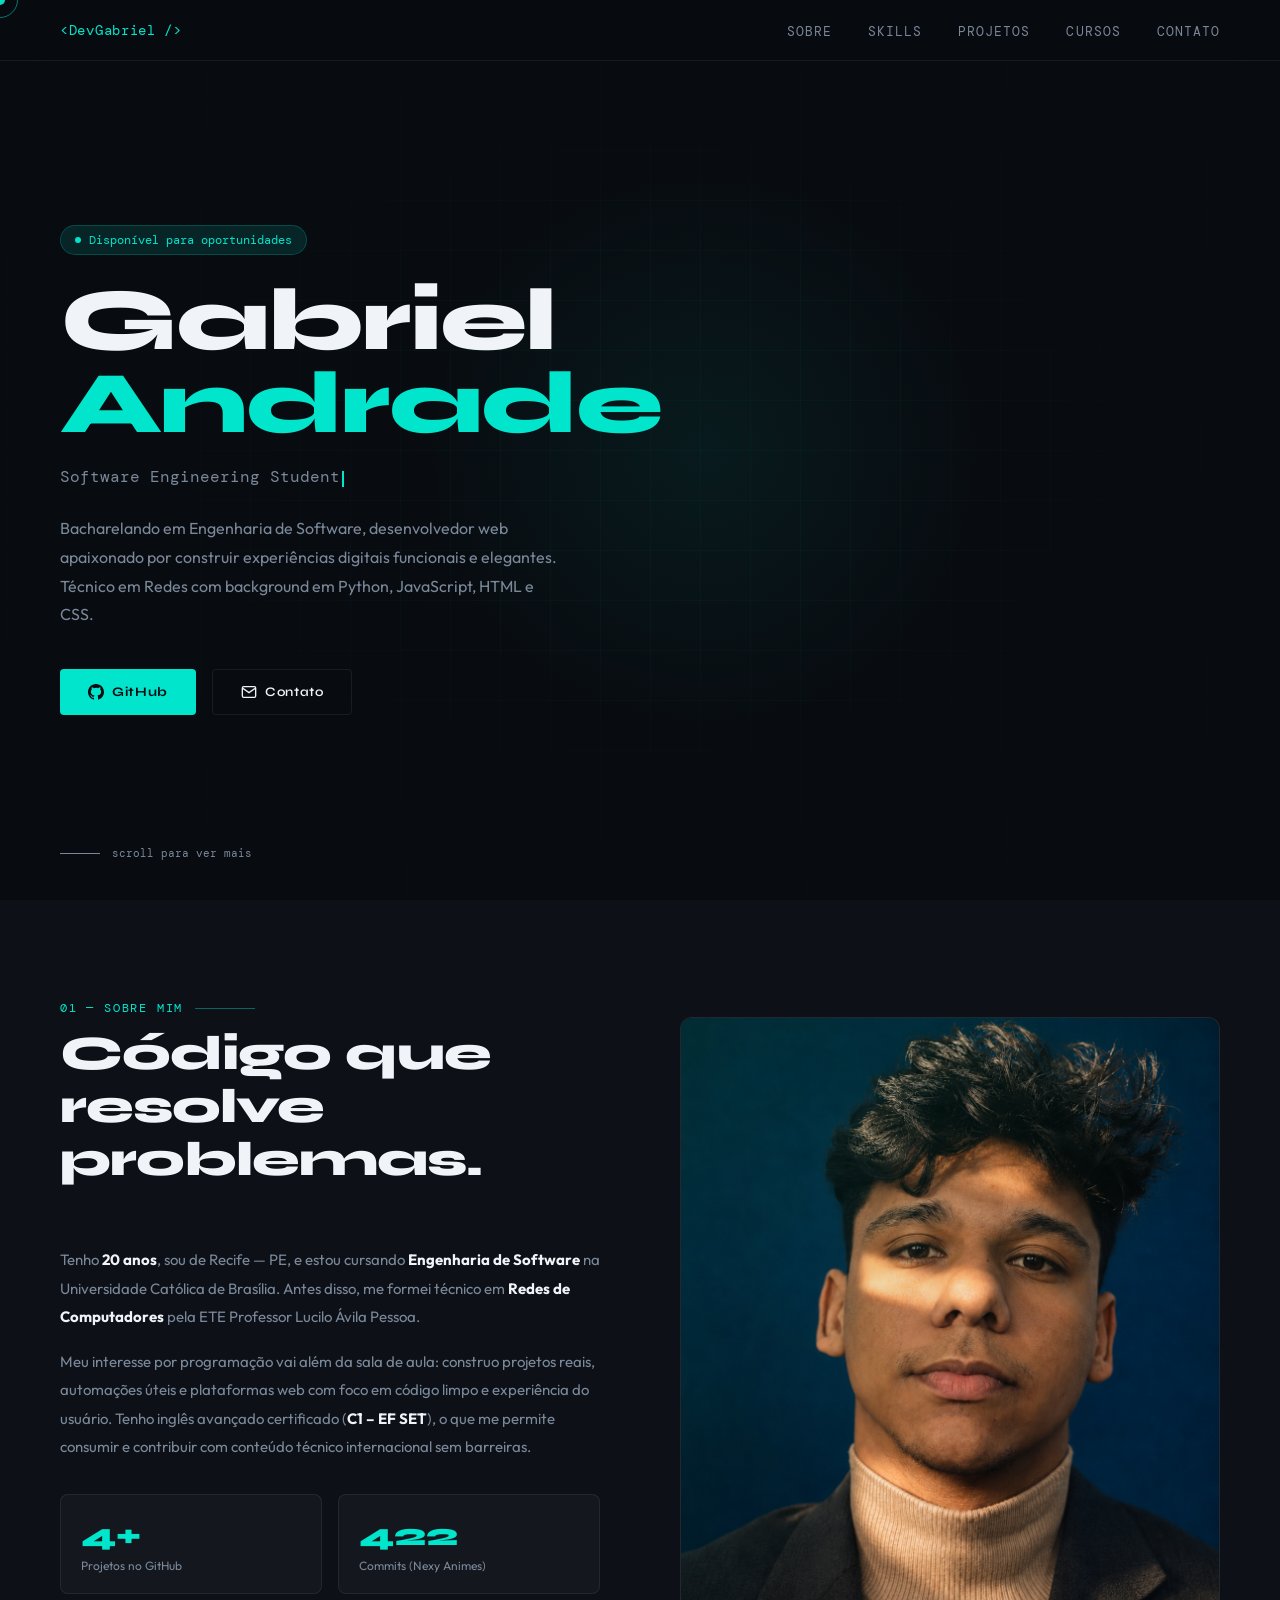
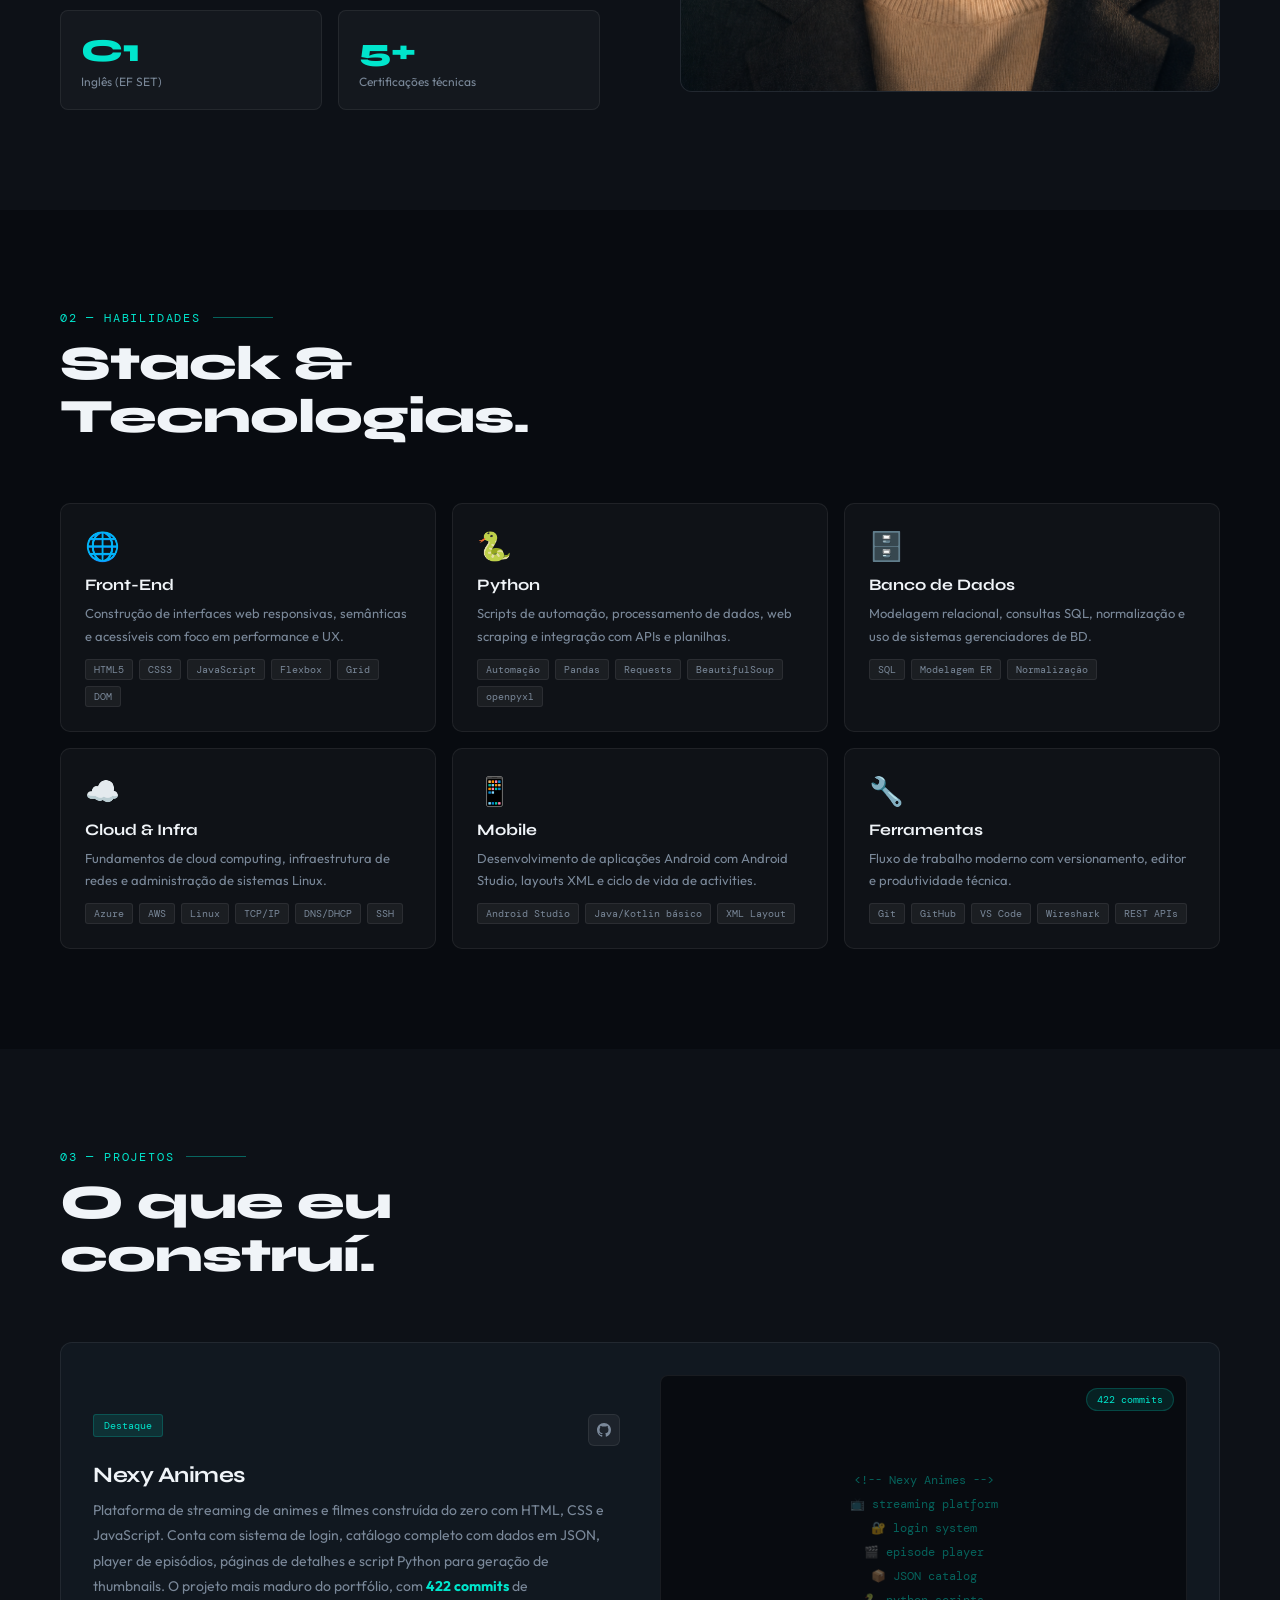
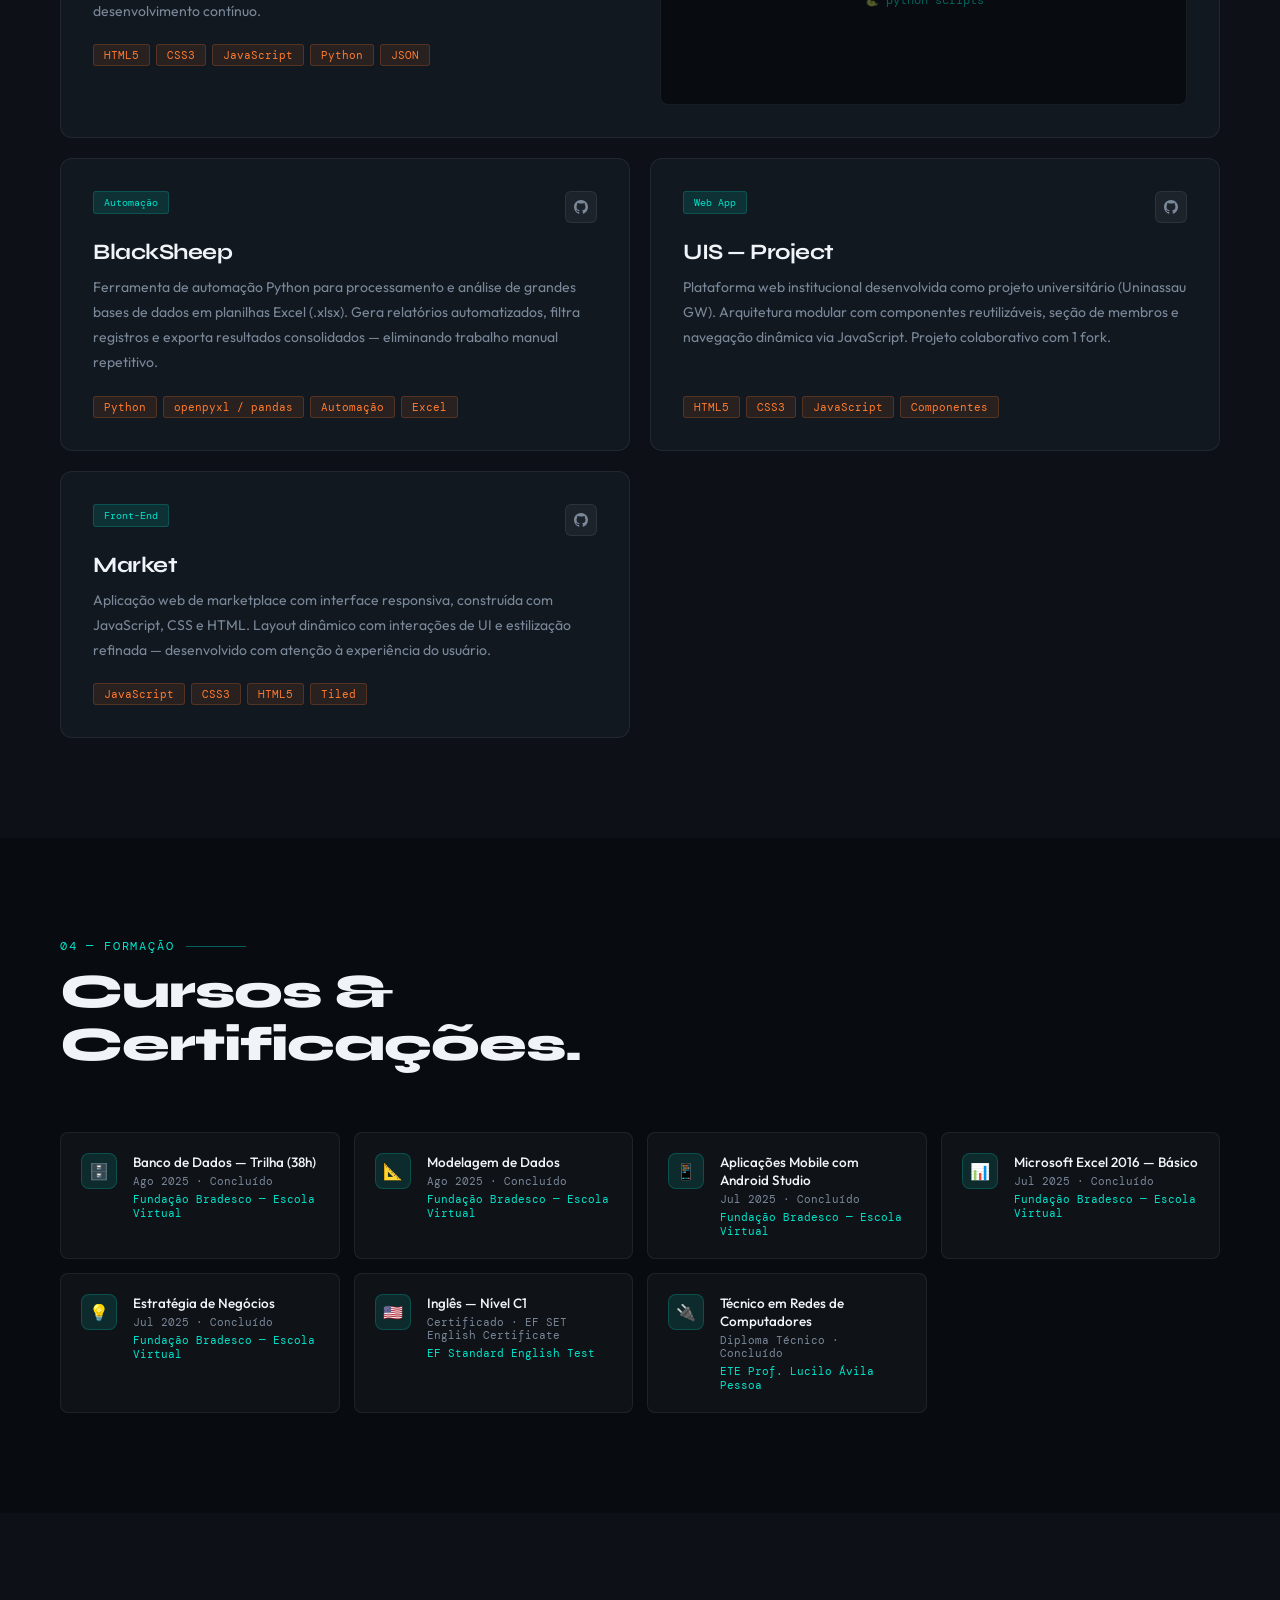
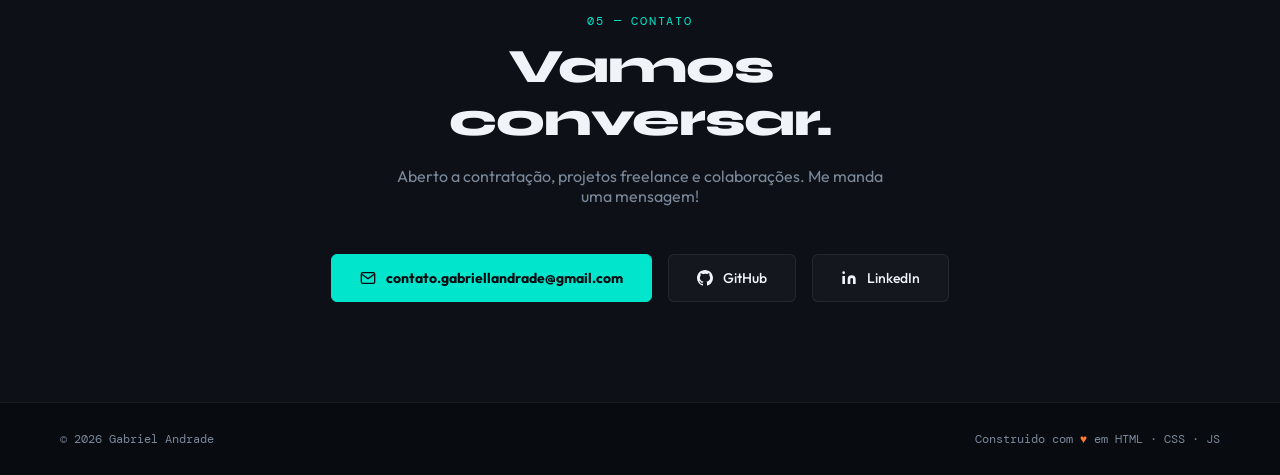
==== commit 05c89d4f: "Added profile picture" ====
--- a/index.html
+++ b/index.html
@@ -3,7 +3,7 @@
 <head>
 <meta charset="UTF-8">
 <meta name="viewport" content="width=device-width, initial-scale=1.0">
-<title>Gabriel Andrade · Dev</title>
+<title>Gabriel Andrade · </title>
 <link rel="stylesheet" href="css/style.css">
 <link rel="preconnect" href="https://fonts.googleapis.com">
 <link href="https://fonts.googleapis.com/css2?family=Syne:wght@400;600;700;800&family=DM+Mono:ital,wght@0,400;0,500;1,400&family=Outfit:wght@300;400;500&display=swap" rel="stylesheet">
@@ -37,7 +37,7 @@
       <span id="typing-text"></span><span class="typing-cursor"></span>
     </p>
     <p class="hero-desc">
-      Estudante de Engenharia de Software, desenvolvedor web apaixonado por construir experiências digitais funcionais e elegantes. Técnico em Redes com background em Python, JavaScript, HTML e CSS.
+      Bacharelando em Engenharia de Software, desenvolvedor web apaixonado por construir experiências digitais funcionais e elegantes. Técnico em Redes com background em Python, JavaScript, HTML e CSS.
     </p>
     <div class="hero-ctas">
       <a href="https://github.com/DevGabriel2809" target="_blank" class="btn-primary">
@@ -63,7 +63,7 @@
       <div class="section-label">01 — Sobre mim</div>
       <h2 class="section-title">Código que<br>resolve problemas.</h2>
       <p>Tenho <strong>20 anos</strong>, sou de Recife — PE, e estou cursando <strong>Engenharia de Software</strong> na Universidade Católica de Brasília. Antes disso, me formei técnico em <strong>Redes de Computadores</strong> pela ETE Professor Lucilo Ávila Pessoa.</p>
-      <p>Meu interesse por programação vai além da sala de aula: construo projetos reais, automações úteis e plataformas web com foco em código limpo e experiência do usuário. Tenho inglês fluente certificado (<strong>C1 – EF SET</strong>), o que me permite consumir e contribuir com conteúdo técnico internacional sem barreiras.</p>
+      <p>Meu interesse por programação vai além da sala de aula: construo projetos reais, automações úteis e plataformas web com foco em código limpo e experiência do usuário. Tenho inglês avançado certificado (<strong>C1 – EF SET</strong>), o que me permite consumir e contribuir com conteúdo técnico internacional sem barreiras.</p>
       <div class="about-stats">
         <div class="stat-box">
           <div class="stat-num">4+</div>
@@ -84,10 +84,8 @@
       </div>
     </div>
     <div class="about-photo reveal">
-      <!--
-        INSTRUÇÃO: Substitua o conteúdo abaixo por:
-        <img src="SUA_FOTO.jpg" style="width:100%;height:100%;object-fit:cover;border-radius:12px;">
-      -->
+
+        <img src="\assets\img\Eu_Blue.png" style="width:100%;height:106%;object-fit:cover;border-radius:12px;">
       <svg width="64" height="64" viewBox="0 0 24 24" fill="none" stroke="rgba(0,229,204,0.3)" stroke-width="1">
         <circle cx="12" cy="8" r="4"/><path d="M4 20c0-4 3.6-7 8-7s8 3 8 7"/>
       </svg>
@@ -135,7 +133,6 @@
       <div class="skill-tags">
         <span class="skill-tag">SQL</span>
         <span class="skill-tag">Modelagem ER</span>
-        <span class="skill-tag">JOIN / GROUP BY</span>
         <span class="skill-tag">Normalização</span>
       </div>
     </div>
@@ -354,17 +351,17 @@
     <div class="section-label">05 — Contato</div>
     <h2 class="section-title">Vamos<br>conversar.</h2>
   </div>
-  <p class="contact-sub reveal">Aberto a estágios, projetos freelance e colaborações. Me manda uma mensagem!</p>
+  <p class="contact-sub reveal">Aberto a contratação, projetos freelance e colaborações. Me manda uma mensagem!</p>
   <div class="contact-links reveal">
-    <a href="mailto:gabriel@email.com" class="contact-btn primary">
+    <a href="mailto:contato.gabriellandrade@gmail.com" class="contact-btn primary">
       <svg width="16" height="16" viewBox="0 0 24 24" fill="none" stroke="currentColor" stroke-width="2"><path d="M4 4h16c1.1 0 2 .9 2 2v12c0 1.1-.9 2-2 2H4c-1.1 0-2-.9-2-2V6c0-1.1.9-2 2-2z"/><polyline points="22,6 12,13 2,6"/></svg>
-      gabriel@email.com <!-- Preencha -->
+      contato.gabriellandrade@gmail.com 
     </a>
     <a href="https://github.com/DevGabriel2809" target="_blank" class="contact-btn">
       <svg width="16" height="16" viewBox="0 0 24 24" fill="currentColor"><path d="M12 0C5.374 0 0 5.373 0 12c0 5.302 3.438 9.8 8.207 11.387.599.111.793-.261.793-.577v-2.234c-3.338.726-4.033-1.416-4.033-1.416-.546-1.387-1.333-1.756-1.333-1.756-1.089-.745.083-.729.083-.729 1.205.084 1.839 1.237 1.839 1.237 1.07 1.834 2.807 1.304 3.492.997.107-.775.418-1.305.762-1.604-2.665-.305-5.467-1.334-5.467-5.931 0-1.311.469-2.381 1.236-3.221-.124-.303-.535-1.524.117-3.176 0 0 1.008-.322 3.301 1.23A11.509 11.509 0 0112 5.803c1.02.005 2.047.138 3.006.404 2.291-1.552 3.297-1.23 3.297-1.23.653 1.653.242 2.874.118 3.176.77.84 1.235 1.911 1.235 3.221 0 4.609-2.807 5.624-5.479 5.921.43.372.823 1.102.823 2.222v3.293c0 .319.192.694.801.576C20.566 21.797 24 17.3 24 12c0-6.627-5.373-12-12-12z"/></svg>
       GitHub
     </a>
-    <a href="https://linkedin.com/in/gabrielandrade" target="_blank" class="contact-btn">
+    <a href="https://www.linkedin.com/in/gabriel-andrade-37b97b324/" target="_blank" class="contact-btn">
       <svg width="16" height="16" viewBox="0 0 24 24" fill="currentColor"><path d="M16 8a6 6 0 016 6v7h-4v-7a2 2 0 00-2-2 2 2 0 00-2 2v7h-4v-7a6 6 0 016-6z"/><rect x="2" y="9" width="4" height="12"/><circle cx="4" cy="4" r="2"/></svg>
       LinkedIn
     </a>
@@ -374,7 +371,7 @@
 <!-- FOOTER -->
 <footer>
   <span>© 2026 Gabriel Andrade</span>
-  <span>Feito com <span class="heart">♥</span> em HTML · CSS · JS</span>
+  <span>Construido com <span class="heart">♥</span> em HTML · CSS · JS</span>
 </footer>
 
 <script>
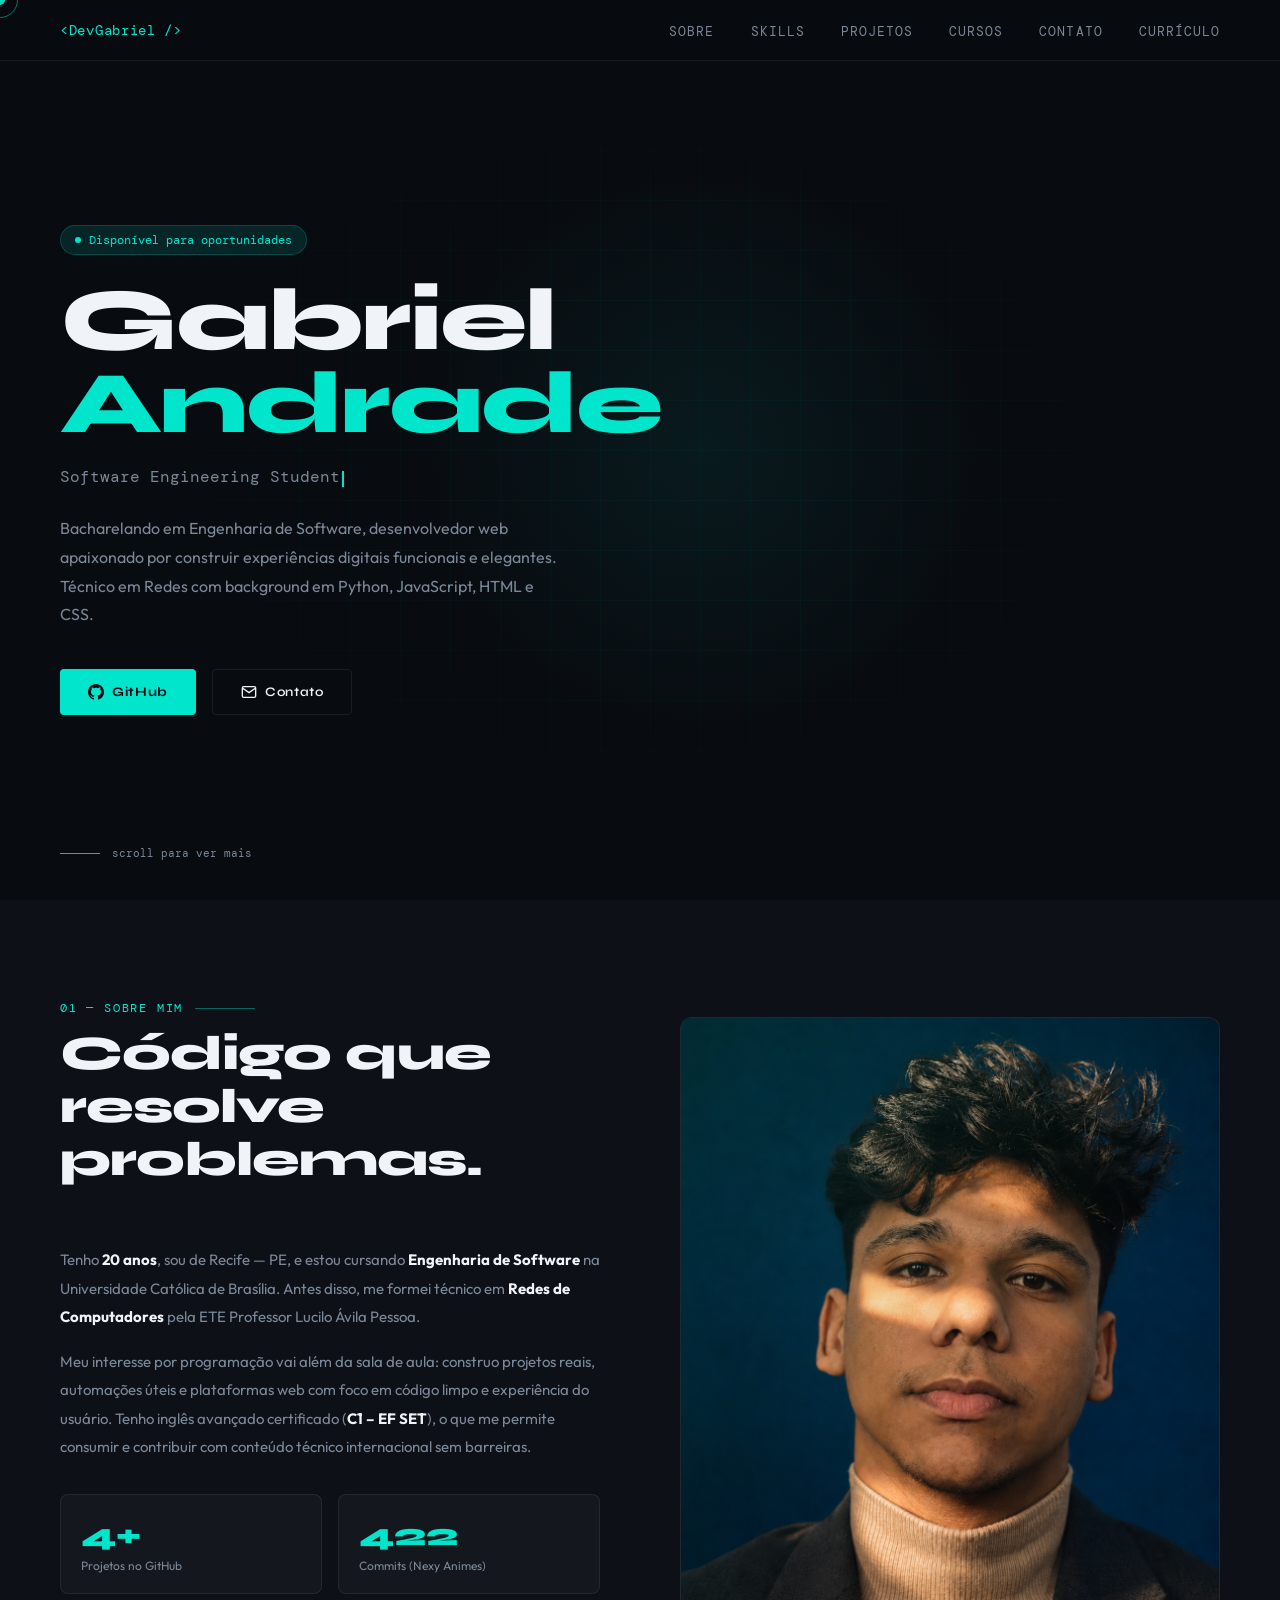
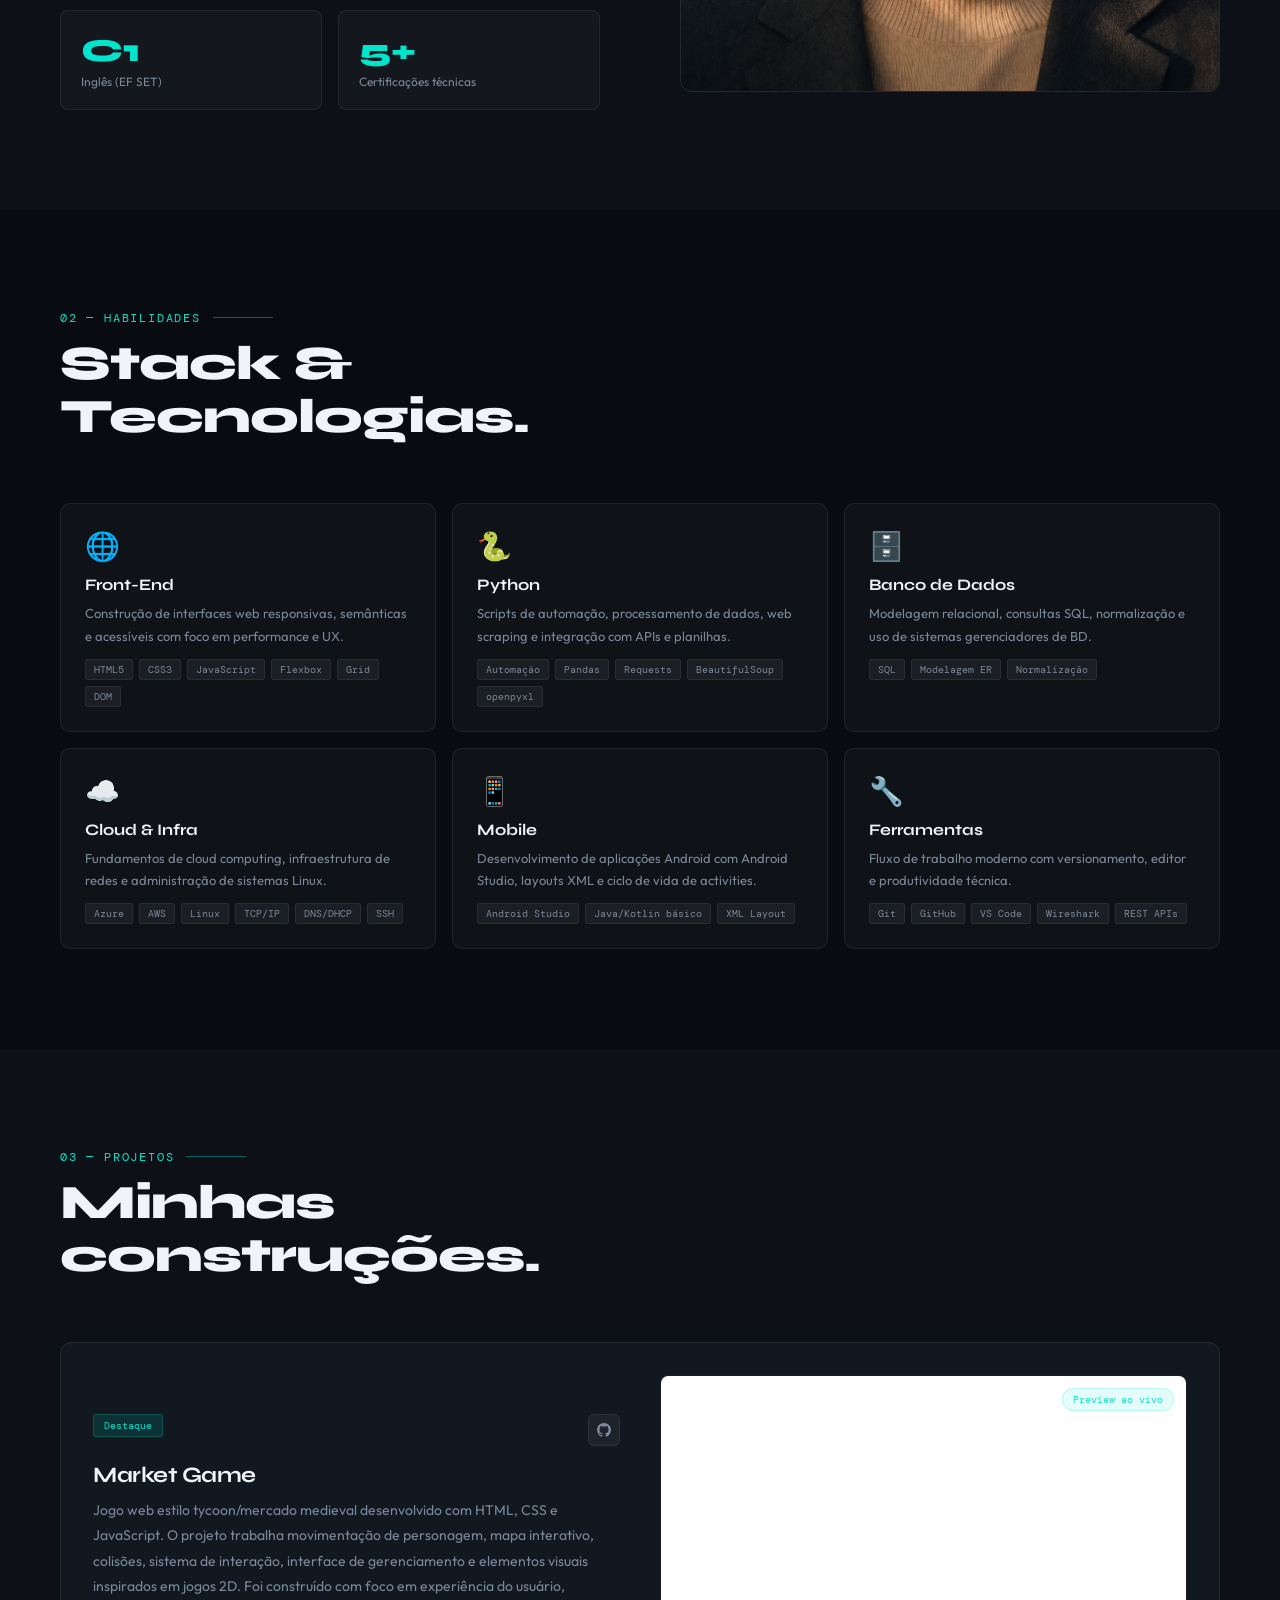
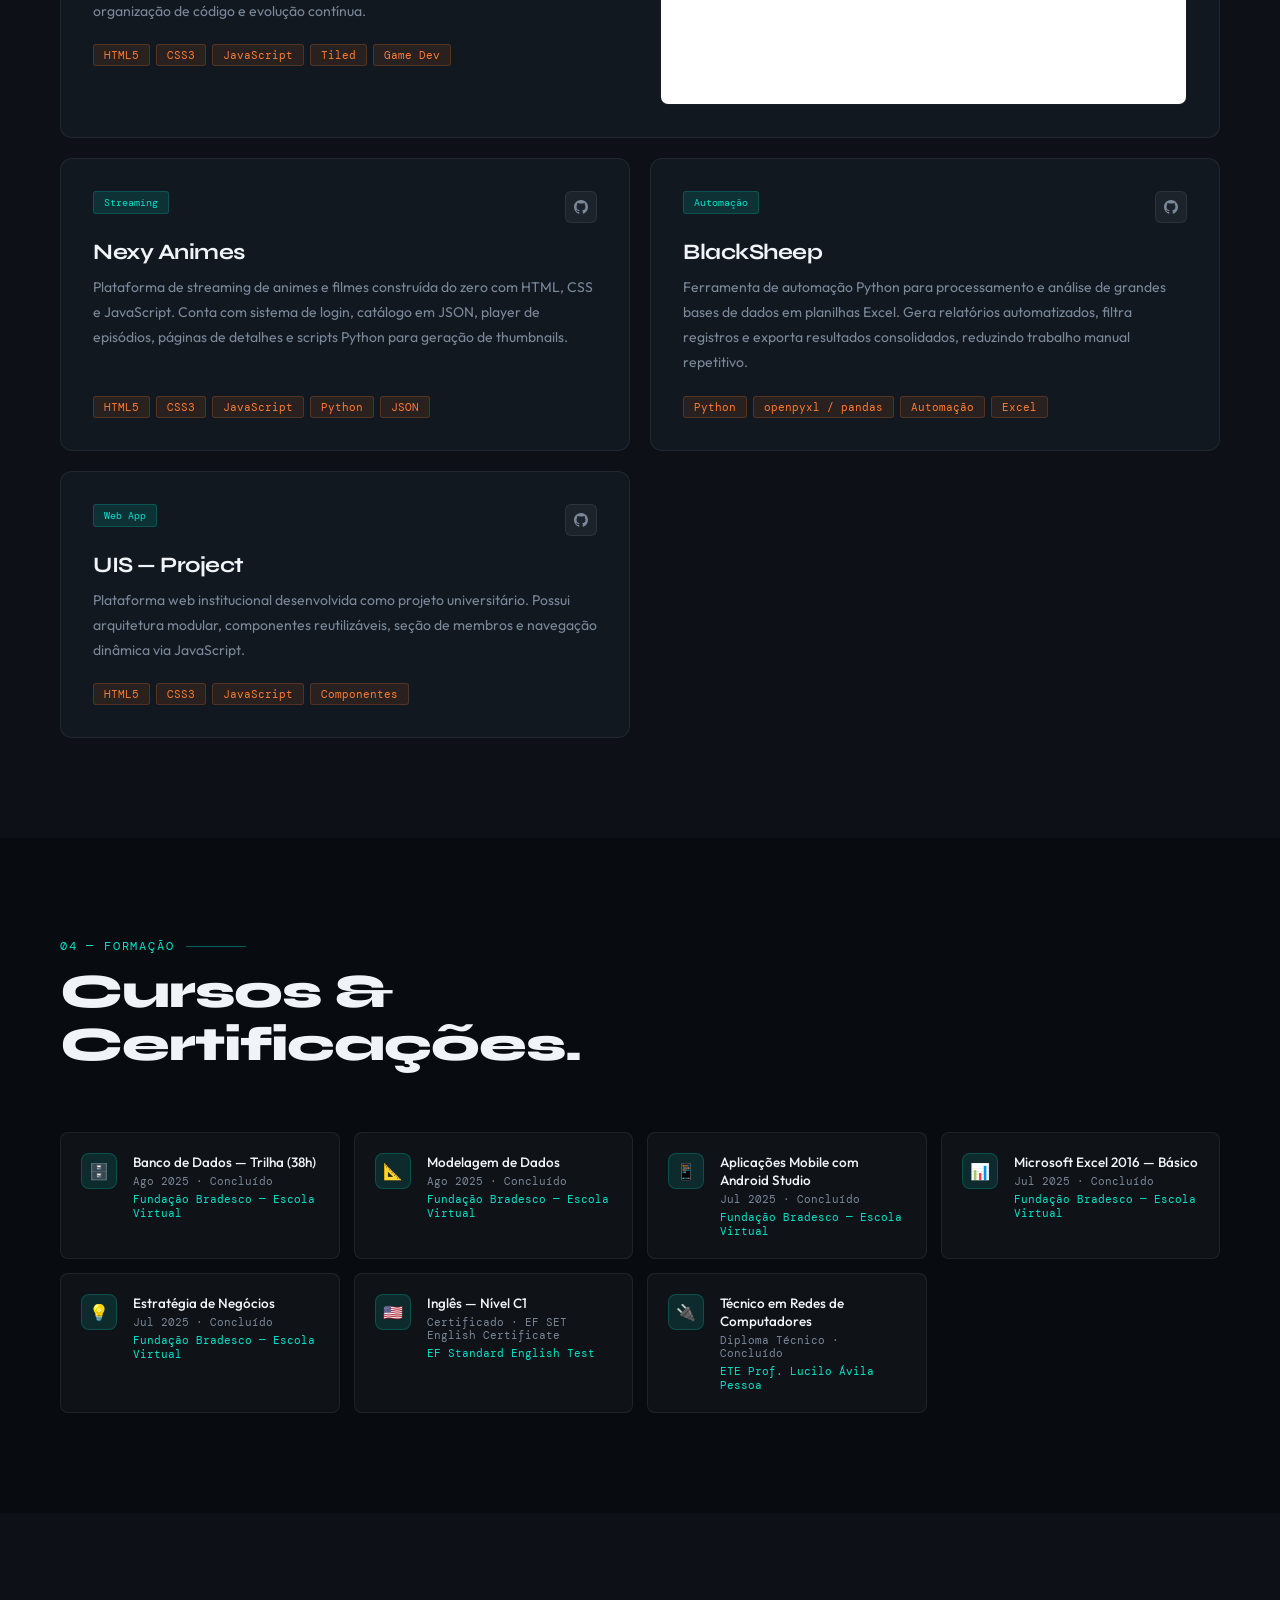
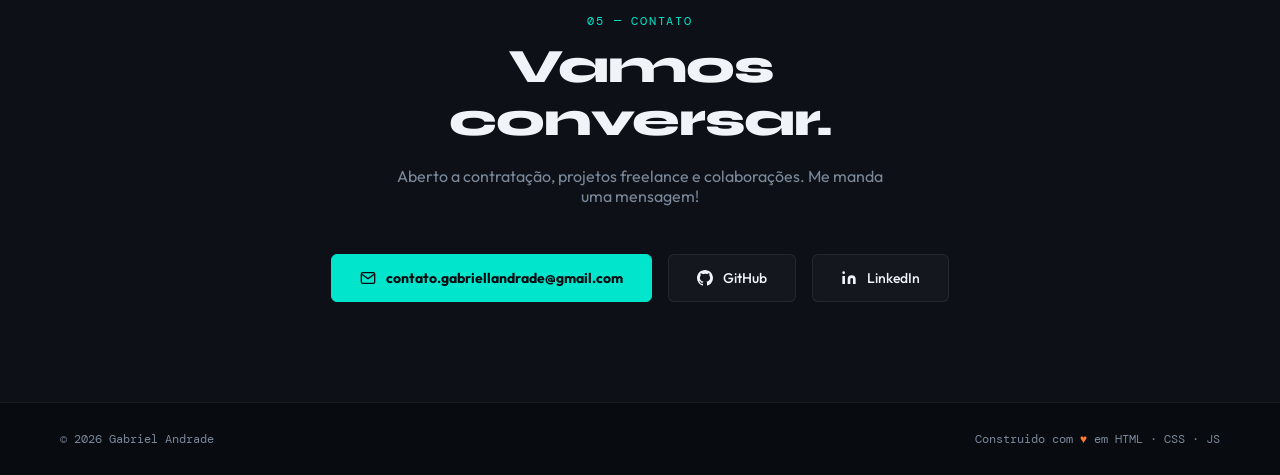
==== commit 33612215: "Added project "market-game" live preview" ====
--- a/index.html
+++ b/index.html
@@ -21,6 +21,7 @@
     <li><a href="#projects">Projetos</a></li>
     <li><a href="#certs">Cursos</a></li>
     <li><a href="#contact">Contato</a></li>
+    <li><a href="personal/resume/index.html">Currículo</a></li>
   </ul>
 </nav>
 
@@ -86,10 +87,6 @@
     <div class="about-photo reveal">
 
         <img src="\assets\img\Eu_Blue.png" style="width:100%;height:106%;object-fit:cover;border-radius:12px;">
-      <svg width="64" height="64" viewBox="0 0 24 24" fill="none" stroke="rgba(0,229,204,0.3)" stroke-width="1">
-        <circle cx="12" cy="8" r="4"/><path d="M4 20c0-4 3.6-7 8-7s8 3 8 7"/>
-      </svg>
-      <span>// adicione sua foto aqui</span>
     </div>
   </div>
 </section>
@@ -175,59 +172,123 @@
 </section>
 
 <!-- PROJECTS -->
+<!-- PROJECTS -->
 <section id="projects">
   <div class="reveal">
     <div class="section-label">03 — Projetos</div>
-    <h2 class="section-title">O que eu<br>construí.</h2>
-  </div>
+    <h2 class="section-title">Minhas<br>construções.</h2>
+  </div>
+
   <div class="projects-grid">
 
-    <!-- FEATURED: Nexy Animes -->
+    <!-- =========================================================
+         PROJETO EM DESTAQUE: MARKET GAME
+    ========================================================== -->
     <div class="project-card featured reveal">
       <div>
         <div class="project-header">
           <span class="project-type">Destaque</span>
+
           <div class="project-links">
-            <a href="https://github.com/DevGabriel2809/Animes" target="_blank" class="project-link" title="GitHub">
-              <svg width="14" height="14" viewBox="0 0 24 24" fill="currentColor"><path d="M12 0C5.374 0 0 5.373 0 12c0 5.302 3.438 9.8 8.207 11.387.599.111.793-.261.793-.577v-2.234c-3.338.726-4.033-1.416-4.033-1.416-.546-1.387-1.333-1.756-1.333-1.756-1.089-.745.083-.729.083-.729 1.205.084 1.839 1.237 1.839 1.237 1.07 1.834 2.807 1.304 3.492.997.107-.775.418-1.305.762-1.604-2.665-.305-5.467-1.334-5.467-5.931 0-1.311.469-2.381 1.236-3.221-.124-.303-.535-1.524.117-3.176 0 0 1.008-.322 3.301 1.23A11.509 11.509 0 0112 5.803c1.02.005 2.047.138 3.006.404 2.291-1.552 3.297-1.23 3.297-1.23.653 1.653.242 2.874.118 3.176.77.84 1.235 1.911 1.235 3.221 0 4.609-2.807 5.624-5.479 5.921.43.372.823 1.102.823 2.222v3.293c0 .319.192.694.801.576C20.566 21.797 24 17.3 24 12c0-6.627-5.373-12-12-12z"/></svg>
+            <a href="https://github.com/DevGabriel2809/Market" target="_blank" class="project-link" title="GitHub">
+              <svg width="14" height="14" viewBox="0 0 24 24" fill="currentColor">
+                <path d="M12 0C5.374 0 0 5.373 0 12c0 5.302 3.438 9.8 8.207 11.387.599.111.793-.261.793-.577v-2.234c-3.338.726-4.033-1.416-4.033-1.416-.546-1.387-1.333-1.756-1.333-1.756-1.089-.745.083-.729.083-.729 1.205.084 1.839 1.237 1.839 1.237 1.07 1.834 2.807 1.304 3.492.997.107-.775.418-1.305.762-1.604-2.665-.305-5.467-1.334-5.467-5.931 0-1.311.469-2.381 1.236-3.221-.124-.303-.535-1.524.117-3.176 0 0 1.008-.322 3.301 1.23A11.509 11.509 0 0112 5.803c1.02.005 2.047.138 3.006.404 2.291-1.552 3.297-1.23 3.297-1.23.653 1.653.242 2.874.118 3.176.77.84 1.235 1.911 1.235 3.221 0 4.609-2.807 5.624-5.479 5.921.43.372.823 1.102.823 2.222v3.293c0 .319.192.694.801.576C20.566 21.797 24 17.3 24 12c0-6.627-5.373-12-12-12z"/>
+              </svg>
             </a>
           </div>
         </div>
-        <h3 class="project-name">Nexy Animes</h3>
-        <p class="project-desc">Plataforma de streaming de animes e filmes construída do zero com HTML, CSS e JavaScript. Conta com sistema de login, catálogo completo com dados em JSON, player de episódios, páginas de detalhes e script Python para geração de thumbnails. O projeto mais maduro do portfólio, com <strong style="color:var(--cyan)">422 commits</strong> de desenvolvimento contínuo.</p>
+
+        <h3 class="project-name">Market Game</h3>
+
+        <p class="project-desc">
+          Jogo web estilo tycoon/mercado medieval desenvolvido com HTML, CSS e JavaScript.
+          O projeto trabalha movimentação de personagem, mapa interativo, colisões, sistema de interação,
+          interface de gerenciamento e elementos visuais inspirados em jogos 2D.
+          Foi construído com foco em experiência do usuário, organização de código e evolução contínua.
+        </p>
+
         <div class="project-stack">
           <span class="stack-tag">HTML5</span>
           <span class="stack-tag">CSS3</span>
           <span class="stack-tag">JavaScript</span>
-          <span class="stack-tag">Python</span>
-          <span class="stack-tag">JSON</span>
-        </div>
-      </div>
-      <div class="project-visual">
-        <div class="project-visual-content">
-          &lt;!-- Nexy Animes --&gt;<br>
-          📺 streaming platform<br>
-          🔐 login system<br>
-          🎬 episode player<br>
-          📦 JSON catalog<br>
-          🐍 python scripts
-        </div>
-        <div class="commits-badge">422 commits</div>
-      </div>
-    </div>
-
-    <!-- BlackSheep -->
+          <span class="stack-tag">Tiled</span>
+          <span class="stack-tag">Game Dev</span>
+        </div>
+      </div>
+
+      <div class="project-visual live-preview">
+
+
+        <div class="preview-frame-wrap">
+          <iframe
+            src="https://mercadoplap.netlify.app/"
+            title="Preview ao vivo do Market Game"
+            loading="lazy"
+            class="preview-frame">
+          </iframe>
+        </div>
+
+        <div class="commits-badge">Preview ao vivo</div>
+      </div>
+    </div>
+
+    <!-- =========================================================
+         PROJETO: NEXY ANIMES
+    ========================================================== -->
+    <div class="project-card reveal">
+      <div class="project-header">
+        <span class="project-type">Streaming</span>
+
+        <div class="project-links">
+          <a href="https://github.com/DevGabriel2809/Animes" target="_blank" class="project-link" title="GitHub">
+            <svg width="14" height="14" viewBox="0 0 24 24" fill="currentColor">
+              <path d="M12 0C5.374 0 0 5.373 0 12c0 5.302 3.438 9.8 8.207 11.387.599.111.793-.261.793-.577v-2.234c-3.338.726-4.033-1.416-4.033-1.416-.546-1.387-1.333-1.756-1.333-1.756-1.089-.745.083-.729.083-.729 1.205.084 1.839 1.237 1.839 1.237 1.07 1.834 2.807 1.304 3.492.997.107-.775.418-1.305.762-1.604-2.665-.305-5.467-1.334-5.467-5.931 0-1.311.469-2.381 1.236-3.221-.124-.303-.535-1.524.117-3.176 0 0 1.008-.322 3.301 1.23A11.509 11.509 0 0112 5.803c1.02.005 2.047.138 3.006.404 2.291-1.552 3.297-1.23 3.297-1.23.653 1.653.242 2.874.118 3.176.77.84 1.235 1.911 1.235 3.221 0 4.609-2.807 5.624-5.479 5.921.43.372.823 1.102.823 2.222v3.293c0 .319.192.694.801.576C20.566 21.797 24 17.3 24 12c0-6.627-5.373-12-12-12z"/>
+            </svg>
+          </a>
+        </div>
+      </div>
+
+      <h3 class="project-name">Nexy Animes</h3>
+
+      <p class="project-desc">
+        Plataforma de streaming de animes e filmes construída do zero com HTML, CSS e JavaScript.
+        Conta com sistema de login, catálogo em JSON, player de episódios, páginas de detalhes
+        e scripts Python para geração de thumbnails.
+      </p>
+
+      <div class="project-stack">
+        <span class="stack-tag">HTML5</span>
+        <span class="stack-tag">CSS3</span>
+        <span class="stack-tag">JavaScript</span>
+        <span class="stack-tag">Python</span>
+        <span class="stack-tag">JSON</span>
+      </div>
+    </div>
+
+    <!-- =========================================================
+         PROJETO: BLACKSHEEP
+    ========================================================== -->
     <div class="project-card reveal">
       <div class="project-header">
         <span class="project-type">Automação</span>
+
         <div class="project-links">
           <a href="https://github.com/DevGabriel2809/BlackSheep" target="_blank" class="project-link" title="GitHub">
-            <svg width="14" height="14" viewBox="0 0 24 24" fill="currentColor"><path d="M12 0C5.374 0 0 5.373 0 12c0 5.302 3.438 9.8 8.207 11.387.599.111.793-.261.793-.577v-2.234c-3.338.726-4.033-1.416-4.033-1.416-.546-1.387-1.333-1.756-1.333-1.756-1.089-.745.083-.729.083-.729 1.205.084 1.839 1.237 1.839 1.237 1.07 1.834 2.807 1.304 3.492.997.107-.775.418-1.305.762-1.604-2.665-.305-5.467-1.334-5.467-5.931 0-1.311.469-2.381 1.236-3.221-.124-.303-.535-1.524.117-3.176 0 0 1.008-.322 3.301 1.23A11.509 11.509 0 0112 5.803c1.02.005 2.047.138 3.006.404 2.291-1.552 3.297-1.23 3.297-1.23.653 1.653.242 2.874.118 3.176.77.84 1.235 1.911 1.235 3.221 0 4.609-2.807 5.624-5.479 5.921.43.372.823 1.102.823 2.222v3.293c0 .319.192.694.801.576C20.566 21.797 24 17.3 24 12c0-6.627-5.373-12-12-12z"/></svg>
+            <svg width="14" height="14" viewBox="0 0 24 24" fill="currentColor">
+              <path d="M12 0C5.374 0 0 5.373 0 12c0 5.302 3.438 9.8 8.207 11.387.599.111.793-.261.793-.577v-2.234c-3.338.726-4.033-1.416-4.033-1.416-.546-1.387-1.333-1.756-1.333-1.756-1.089-.745.083-.729.083-.729 1.205.084 1.839 1.237 1.839 1.237 1.07 1.834 2.807 1.304 3.492.997.107-.775.418-1.305.762-1.604-2.665-.305-5.467-1.334-5.467-5.931 0-1.311.469-2.381 1.236-3.221-.124-.303-.535-1.524.117-3.176 0 0 1.008-.322 3.301 1.23A11.509 11.509 0 0112 5.803c1.02.005 2.047.138 3.006.404 2.291-1.552 3.297-1.23 3.297-1.23.653 1.653.242 2.874.118 3.176.77.84 1.235 1.911 1.235 3.221 0 4.609-2.807 5.624-5.479 5.921.43.372.823 1.102.823 2.222v3.293c0 .319.192.694.801.576C20.566 21.797 24 17.3 24 12c0-6.627-5.373-12-12-12z"/>
+            </svg>
           </a>
         </div>
       </div>
+
       <h3 class="project-name">BlackSheep</h3>
-      <p class="project-desc">Ferramenta de automação Python para processamento e análise de grandes bases de dados em planilhas Excel (.xlsx). Gera relatórios automatizados, filtra registros e exporta resultados consolidados — eliminando trabalho manual repetitivo.</p>
+
+      <p class="project-desc">
+        Ferramenta de automação Python para processamento e análise de grandes bases de dados em planilhas Excel.
+        Gera relatórios automatizados, filtra registros e exporta resultados consolidados,
+        reduzindo trabalho manual repetitivo.
+      </p>
+
       <div class="project-stack">
         <span class="stack-tag">Python</span>
         <span class="stack-tag">openpyxl / pandas</span>
@@ -236,43 +297,35 @@
       </div>
     </div>
 
-    <!-- UIS-Project -->
+    <!-- =========================================================
+         PROJETO: UIS PROJECT
+    ========================================================== -->
     <div class="project-card reveal">
       <div class="project-header">
         <span class="project-type">Web App</span>
+
         <div class="project-links">
           <a href="https://github.com/DevGabriel2809/UIS-Project" target="_blank" class="project-link" title="GitHub">
-            <svg width="14" height="14" viewBox="0 0 24 24" fill="currentColor"><path d="M12 0C5.374 0 0 5.373 0 12c0 5.302 3.438 9.8 8.207 11.387.599.111.793-.261.793-.577v-2.234c-3.338.726-4.033-1.416-4.033-1.416-.546-1.387-1.333-1.756-1.333-1.756-1.089-.745.083-.729.083-.729 1.205.084 1.839 1.237 1.839 1.237 1.07 1.834 2.807 1.304 3.492.997.107-.775.418-1.305.762-1.604-2.665-.305-5.467-1.334-5.467-5.931 0-1.311.469-2.381 1.236-3.221-.124-.303-.535-1.524.117-3.176 0 0 1.008-.322 3.301 1.23A11.509 11.509 0 0112 5.803c1.02.005 2.047.138 3.006.404 2.291-1.552 3.297-1.23 3.297-1.23.653 1.653.242 2.874.118 3.176.77.84 1.235 1.911 1.235 3.221 0 4.609-2.807 5.624-5.479 5.921.43.372.823 1.102.823 2.222v3.293c0 .319.192.694.801.576C20.566 21.797 24 17.3 24 12c0-6.627-5.373-12-12-12z"/></svg>
+            <svg width="14" height="14" viewBox="0 0 24 24" fill="currentColor">
+              <path d="M12 0C5.374 0 0 5.373 0 12c0 5.302 3.438 9.8 8.207 11.387.599.111.793-.261.793-.577v-2.234c-3.338.726-4.033-1.416-4.033-1.416-.546-1.387-1.333-1.756-1.333-1.756-1.089-.745.083-.729.083-.729 1.205.084 1.839 1.237 1.839 1.237 1.07 1.834 2.807 1.304 3.492.997.107-.775.418-1.305.762-1.604-2.665-.305-5.467-1.334-5.467-5.931 0-1.311.469-2.381 1.236-3.221-.124-.303-.535-1.524.117-3.176 0 0 1.008-.322 3.301 1.23A11.509 11.509 0 0112 5.803c1.02.005 2.047.138 3.006.404 2.291-1.552 3.297-1.23 3.297-1.23.653 1.653.242 2.874.118 3.176.77.84 1.235 1.911 1.235 3.221 0 4.609-2.807 5.624-5.479 5.921.43.372.823 1.102.823 2.222v3.293c0 .319.192.694.801.576C20.566 21.797 24 17.3 24 12c0-6.627-5.373-12-12-12z"/>
+            </svg>
           </a>
         </div>
       </div>
+
       <h3 class="project-name">UIS — Project</h3>
-      <p class="project-desc">Plataforma web institucional desenvolvida como projeto universitário (Uninassau GW). Arquitetura modular com componentes reutilizáveis, seção de membros e navegação dinâmica via JavaScript. Projeto colaborativo com 1 fork.</p>
+
+      <p class="project-desc">
+        Plataforma web institucional desenvolvida como projeto universitário.
+        Possui arquitetura modular, componentes reutilizáveis, seção de membros
+        e navegação dinâmica via JavaScript.
+      </p>
+
       <div class="project-stack">
         <span class="stack-tag">HTML5</span>
         <span class="stack-tag">CSS3</span>
         <span class="stack-tag">JavaScript</span>
         <span class="stack-tag">Componentes</span>
-      </div>
-    </div>
-
-    <!-- Market -->
-    <div class="project-card reveal">
-      <div class="project-header">
-        <span class="project-type">Front-End</span>
-        <div class="project-links">
-          <a href="https://github.com/DevGabriel2809/Market" target="_blank" class="project-link" title="GitHub">
-            <svg width="14" height="14" viewBox="0 0 24 24" fill="currentColor"><path d="M12 0C5.374 0 0 5.373 0 12c0 5.302 3.438 9.8 8.207 11.387.599.111.793-.261.793-.577v-2.234c-3.338.726-4.033-1.416-4.033-1.416-.546-1.387-1.333-1.756-1.333-1.756-1.089-.745.083-.729.083-.729 1.205.084 1.839 1.237 1.839 1.237 1.07 1.834 2.807 1.304 3.492.997.107-.775.418-1.305.762-1.604-2.665-.305-5.467-1.334-5.467-5.931 0-1.311.469-2.381 1.236-3.221-.124-.303-.535-1.524.117-3.176 0 0 1.008-.322 3.301 1.23A11.509 11.509 0 0112 5.803c1.02.005 2.047.138 3.006.404 2.291-1.552 3.297-1.23 3.297-1.23.653 1.653.242 2.874.118 3.176.77.84 1.235 1.911 1.235 3.221 0 4.609-2.807 5.624-5.479 5.921.43.372.823 1.102.823 2.222v3.293c0 .319.192.694.801.576C20.566 21.797 24 17.3 24 12c0-6.627-5.373-12-12-12z"/></svg>
-          </a>
-        </div>
-      </div>
-      <h3 class="project-name">Market</h3>
-      <p class="project-desc">Aplicação web de marketplace com interface responsiva, construída com JavaScript, CSS e HTML. Layout dinâmico com interações de UI e estilização refinada — desenvolvido com atenção à experiência do usuário.</p>
-      <div class="project-stack">
-        <span class="stack-tag">JavaScript</span>
-        <span class="stack-tag">CSS3</span>
-        <span class="stack-tag">HTML5</span>
-        <span class="stack-tag">Tiled</span>
       </div>
     </div>
 
--- a/css/style.css
+++ b/css/style.css
@@ -11,7 +11,7 @@
    06. Seções Globais
    07. Sobre Mim
    08. Habilidades
-   09. Projetos
+   09. Projetos / 9.1 Project Preview 
    10. Certificações
    11. Contato
    12. Rodapé
@@ -445,6 +445,39 @@
 }
 
 /* =========================================================
+   9.1 PROJECT PREVIEW AO VIVO
+========================================================= */
+.live-preview {
+  padding: 0;
+  display: flex;
+  flex-direction: column;
+  background: var(--bg);
+  overflow: hidden;
+}
+
+.preview-frame-wrap {
+  position: relative;
+  width: 100%;
+  height: 100%;
+  min-height: 320px;
+  overflow: hidden;
+  background: #0a0e13;
+}
+
+.preview-frame {
+  position: absolute;
+  top: 0;
+  left: 0;
+  width: 1500px;
+  height: 930px;
+  border: 0;
+  transform: scale(0.36);
+  transform-origin: top left;
+  pointer-events: all;
+  background: white;
+}
+
+/* =========================================================
    10. CURSOS E CERTIFICAÇÕES
    ========================================================= */
 #certs { background: var(--bg); }
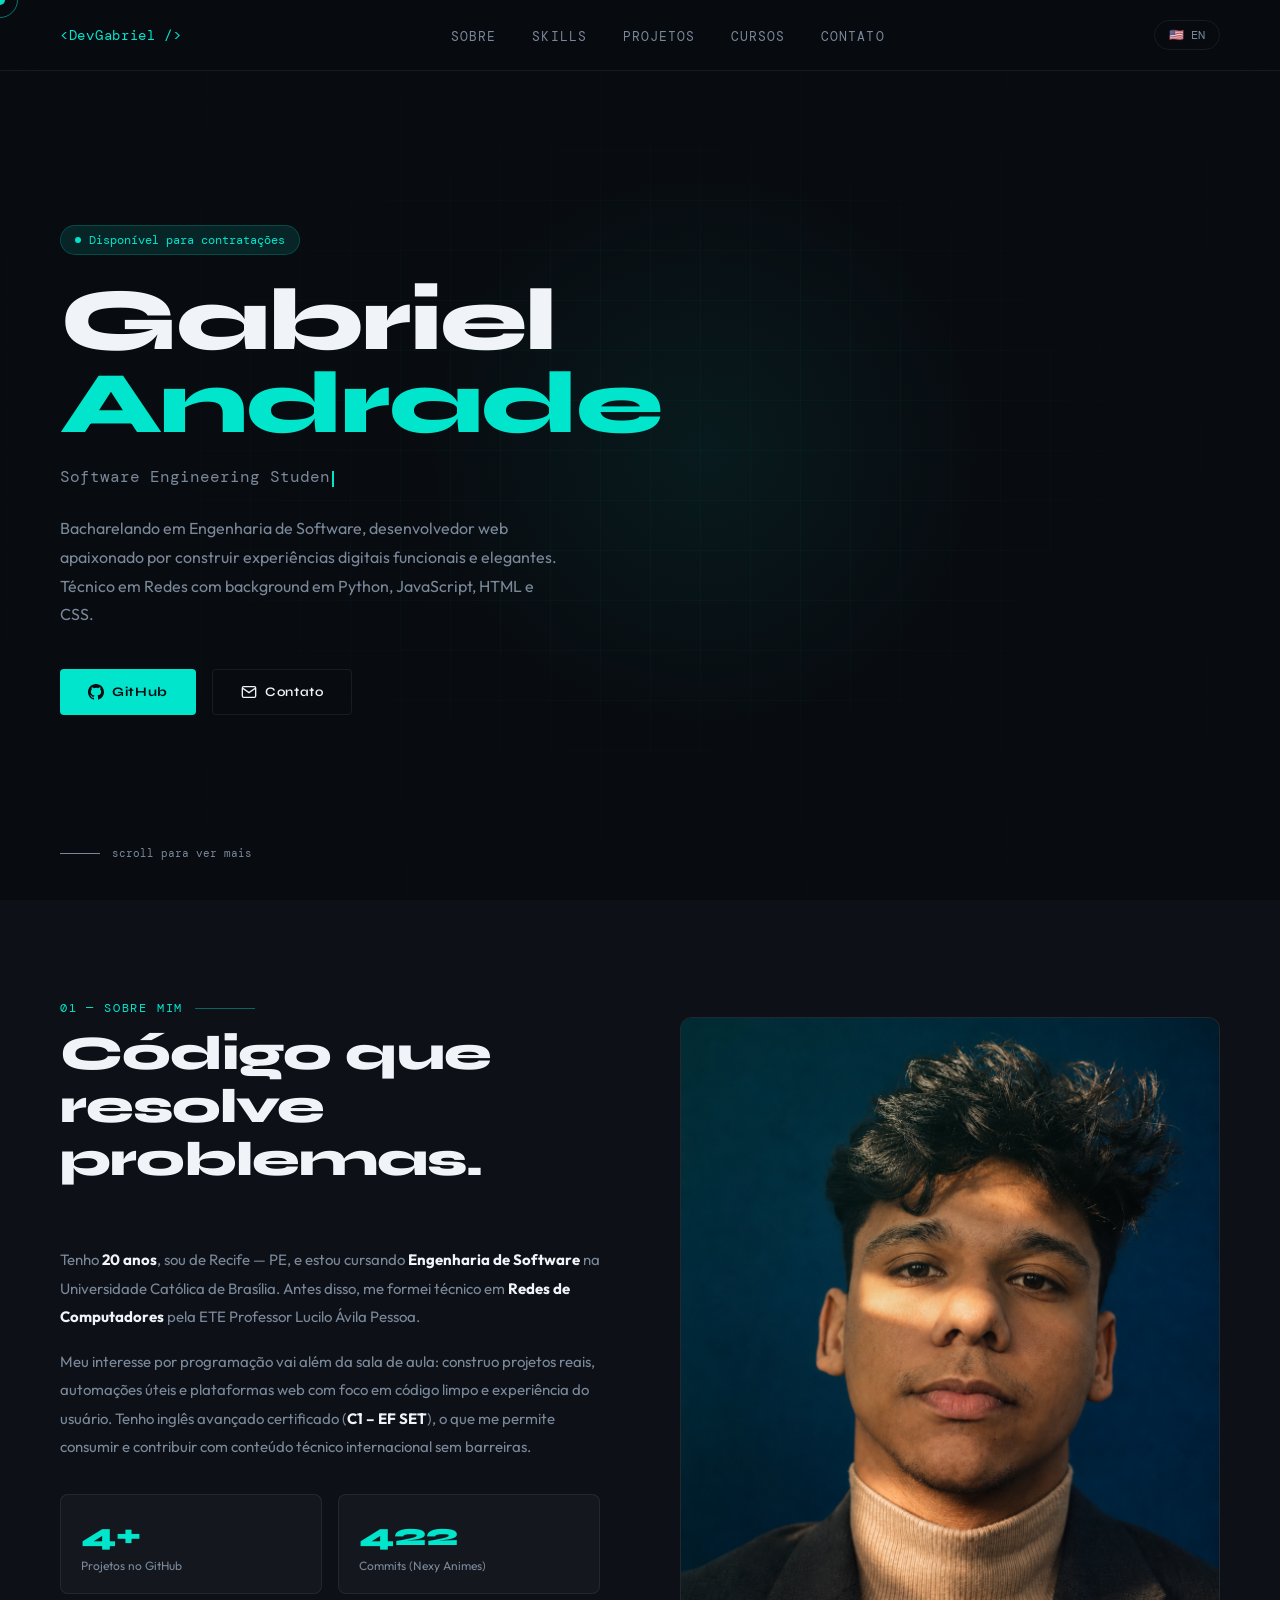
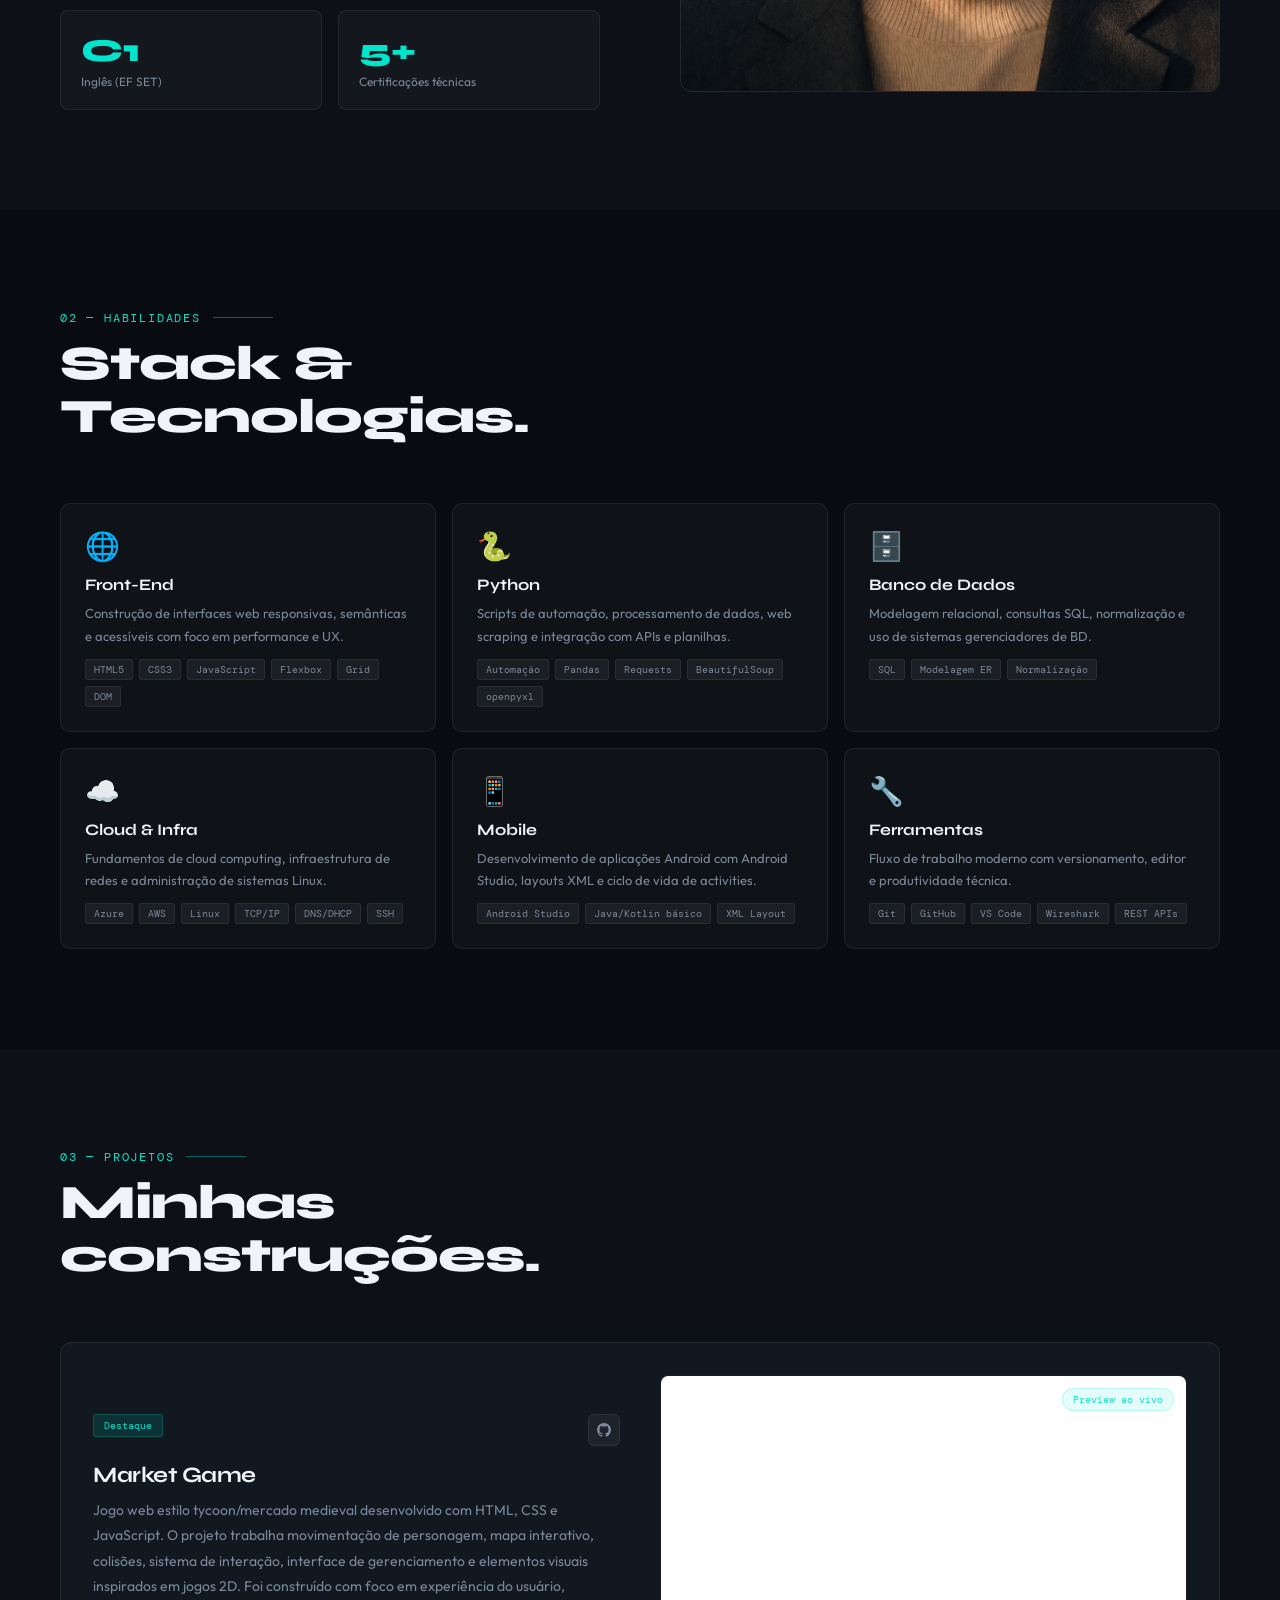
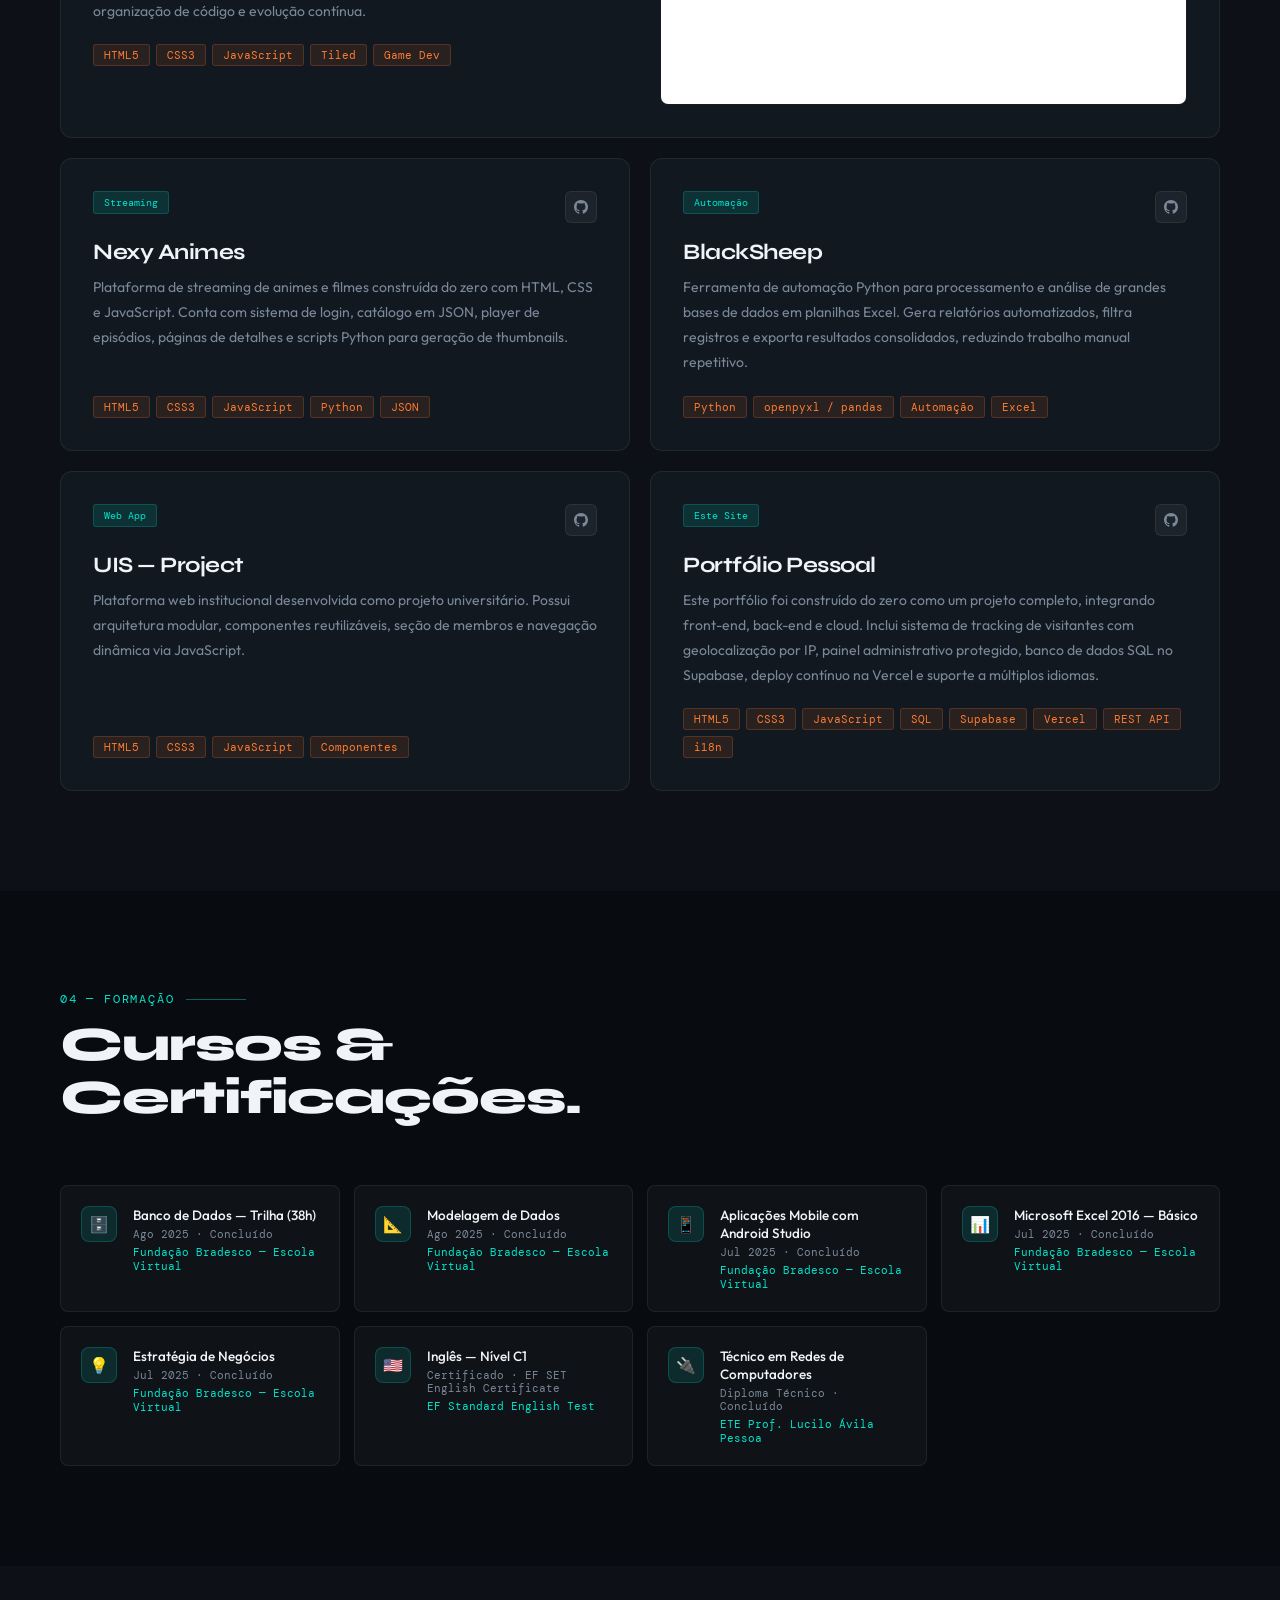
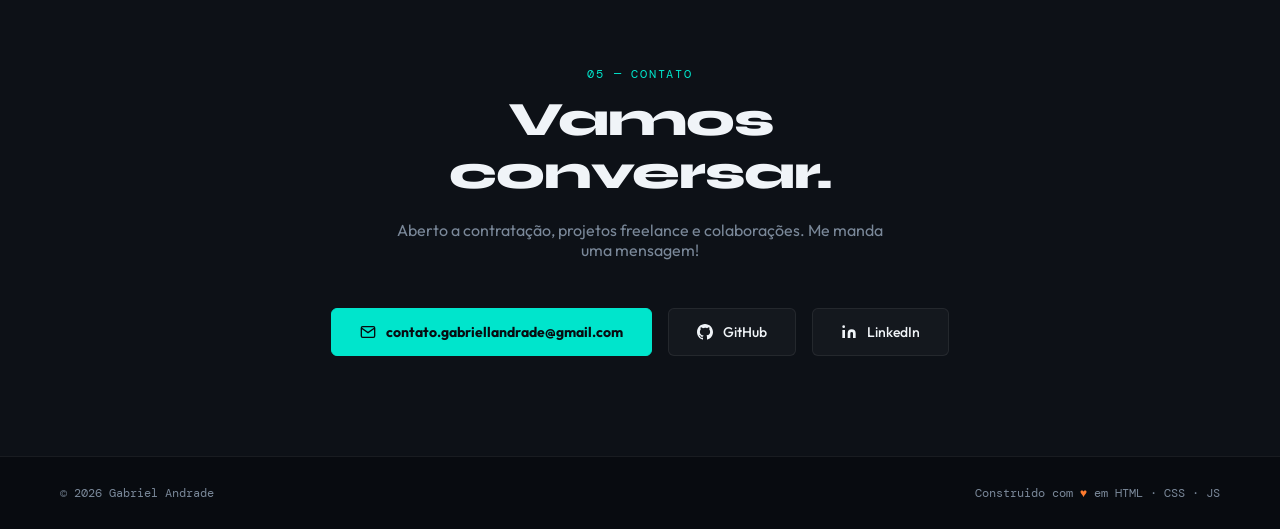
==== commit d97e424e: "added admin page" ====
--- a/index.html
+++ b/index.html
@@ -16,13 +16,13 @@
 <nav>
   <div class="nav-logo">&lt;DevGabriel /&gt;</div>
   <ul class="nav-links">
-    <li><a href="#about">Sobre</a></li>
+    <li><a href="#about" data-i18n="nav.about">Sobre</a></li>
     <li><a href="#skills">Skills</a></li>
-    <li><a href="#projects">Projetos</a></li>
-    <li><a href="#certs">Cursos</a></li>
-    <li><a href="#contact">Contato</a></li>
-    <li><a href="personal/resume/index.html">Currículo</a></li>
+    <li><a href="#projects" data-i18n="nav.projects">Projetos</a></li>
+    <li><a href="#certs" data-i18n="nav.certs">Cursos</a></li>
+    <li><a href="#contact" data-i18n="nav.contact">Contato</a></li>
   </ul>
+  <button class="lang-btn" id="langBtn" onclick="toggleLang()" aria-label="Switch language">🇺🇸 EN</button>
 </nav>
 
 <!-- HERO -->
@@ -30,14 +30,14 @@
   <div class="hero-grid-bg"></div>
   <div class="hero-glow"></div>
   <div class="hero-content">
-    <div class="hero-tag">Disponível para oportunidades</div>
+    <div class="hero-tag" data-i18n="hero.tag">Disponível para contratações</div>
     <h1 class="hero-name">
       Gabriel<br><span class="accent">Andrade</span>
     </h1>
     <p class="hero-subtitle">
       <span id="typing-text"></span><span class="typing-cursor"></span>
     </p>
-    <p class="hero-desc">
+    <p class="hero-desc" data-i18n="hero.desc">
       Bacharelando em Engenharia de Software, desenvolvedor web apaixonado por construir experiências digitais funcionais e elegantes. Técnico em Redes com background em Python, JavaScript, HTML e CSS.
     </p>
     <div class="hero-ctas">
@@ -47,13 +47,13 @@
       </a>
       <a href="#contact" class="btn-secondary">
         <svg width="16" height="16" viewBox="0 0 24 24" fill="none" stroke="currentColor" stroke-width="2"><path d="M4 4h16c1.1 0 2 .9 2 2v12c0 1.1-.9 2-2 2H4c-1.1 0-2-.9-2-2V6c0-1.1.9-2 2-2z"/><polyline points="22,6 12,13 2,6"/></svg>
-        Contato
+        <span data-i18n="hero.cta">Contato</span>
       </a>
     </div>
   </div>
   <div class="hero-scroll">
     <div class="scroll-line"></div>
-    scroll para ver mais
+    <span data-i18n="hero.scroll">scroll para ver mais</span>
   </div>
 </section>
 
@@ -61,26 +61,26 @@
 <section id="about">
   <div class="about-grid">
     <div class="about-text reveal">
-      <div class="section-label">01 — Sobre mim</div>
-      <h2 class="section-title">Código que<br>resolve problemas.</h2>
-      <p>Tenho <strong>20 anos</strong>, sou de Recife — PE, e estou cursando <strong>Engenharia de Software</strong> na Universidade Católica de Brasília. Antes disso, me formei técnico em <strong>Redes de Computadores</strong> pela ETE Professor Lucilo Ávila Pessoa.</p>
-      <p>Meu interesse por programação vai além da sala de aula: construo projetos reais, automações úteis e plataformas web com foco em código limpo e experiência do usuário. Tenho inglês avançado certificado (<strong>C1 – EF SET</strong>), o que me permite consumir e contribuir com conteúdo técnico internacional sem barreiras.</p>
+      <div class="section-label" data-i18n="about.label">01 — Sobre mim</div>
+      <h2 class="section-title" data-i18n="about.title">Código que<br>resolve problemas.</h2>
+      <p data-i18n="about.p1">Tenho <strong>20 anos</strong>, sou de Recife — PE, e estou cursando <strong>Engenharia de Software</strong> na Universidade Católica de Brasília. Antes disso, me formei técnico em <strong>Redes de Computadores</strong> pela ETE Professor Lucilo Ávila Pessoa.</p>
+      <p data-i18n="about.p2">Meu interesse por programação vai além da sala de aula: construo projetos reais, automações úteis e plataformas web com foco em código limpo e experiência do usuário. Tenho inglês avançado certificado (<strong>C1 – EF SET</strong>), o que me permite consumir e contribuir com conteúdo técnico internacional sem barreiras.</p>
       <div class="about-stats">
         <div class="stat-box">
           <div class="stat-num">4+</div>
-          <div class="stat-label">Projetos no GitHub</div>
+          <div class="stat-label" data-i18n="about.stat1">Projetos no GitHub</div>
         </div>
         <div class="stat-box">
           <div class="stat-num">422</div>
-          <div class="stat-label">Commits (Nexy Animes)</div>
+          <div class="stat-label" data-i18n="about.stat2">Commits (Nexy Animes)</div>
         </div>
         <div class="stat-box">
           <div class="stat-num">C1</div>
-          <div class="stat-label">Inglês (EF SET)</div>
+          <div class="stat-label" data-i18n="about.stat3">Inglês (EF SET)</div>
         </div>
         <div class="stat-box">
           <div class="stat-num">5+</div>
-          <div class="stat-label">Certificações técnicas</div>
+          <div class="stat-label" data-i18n="about.stat4">Certificações técnicas</div>
         </div>
       </div>
     </div>
@@ -94,8 +94,8 @@
 <!-- SKILLS -->
 <section id="skills">
   <div class="reveal">
-    <div class="section-label">02 — Habilidades</div>
-    <h2 class="section-title">Stack &<br>Tecnologias.</h2>
+    <div class="section-label" data-i18n="skills.label">02 — Habilidades</div>
+    <h2 class="section-title" data-i18n="skills.title">Stack &<br>Tecnologias.</h2>
   </div>
   <div class="skills-grid">
     <div class="skill-card reveal">
@@ -175,8 +175,8 @@
 <!-- PROJECTS -->
 <section id="projects">
   <div class="reveal">
-    <div class="section-label">03 — Projetos</div>
-    <h2 class="section-title">Minhas<br>construções.</h2>
+    <div class="section-label" data-i18n="projects.label">03 — Projetos</div>
+    <h2 class="section-title" data-i18n="projects.title">Minhas<br>construções.</h2>
   </div>
 
   <div class="projects-grid">
@@ -187,7 +187,7 @@
     <div class="project-card featured reveal">
       <div>
         <div class="project-header">
-          <span class="project-type">Destaque</span>
+          <span class="project-type" data-i18n="proj.featured">Destaque</span>
 
           <div class="project-links">
             <a href="https://github.com/DevGabriel2809/Market" target="_blank" class="project-link" title="GitHub">
@@ -250,7 +250,7 @@
 
       <h3 class="project-name">Nexy Animes</h3>
 
-      <p class="project-desc">
+      <p class="project-desc" data-i18n="proj.nexy.desc">
         Plataforma de streaming de animes e filmes construída do zero com HTML, CSS e JavaScript.
         Conta com sistema de login, catálogo em JSON, player de episódios, páginas de detalhes
         e scripts Python para geração de thumbnails.
@@ -270,7 +270,7 @@
     ========================================================== -->
     <div class="project-card reveal">
       <div class="project-header">
-        <span class="project-type">Automação</span>
+        <span class="project-type" data-i18n="proj.automation">Automação</span>
 
         <div class="project-links">
           <a href="https://github.com/DevGabriel2809/BlackSheep" target="_blank" class="project-link" title="GitHub">
@@ -283,7 +283,7 @@
 
       <h3 class="project-name">BlackSheep</h3>
 
-      <p class="project-desc">
+      <p class="project-desc" data-i18n="proj.blacksheep.desc">
         Ferramenta de automação Python para processamento e análise de grandes bases de dados em planilhas Excel.
         Gera relatórios automatizados, filtra registros e exporta resultados consolidados,
         reduzindo trabalho manual repetitivo.
@@ -315,7 +315,7 @@
 
       <h3 class="project-name">UIS — Project</h3>
 
-      <p class="project-desc">
+      <p class="project-desc" data-i18n="proj.uis.desc">
         Plataforma web institucional desenvolvida como projeto universitário.
         Possui arquitetura modular, componentes reutilizáveis, seção de membros
         e navegação dinâmica via JavaScript.
@@ -329,69 +329,102 @@
       </div>
     </div>
 
+    <!-- =========================================================
+         PROJETO: ESTE PORTFÓLIO
+    ========================================================== -->
+    <div class="project-card reveal">
+      <div class="project-header">
+        <span class="project-type" data-i18n="proj.portfolio.type">Este Site</span>
+        <div class="project-links">
+          <a href="https://github.com/DevGabriel2809" target="_blank" class="project-link" title="GitHub">
+            <svg width="14" height="14" viewBox="0 0 24 24" fill="currentColor"><path d="M12 0C5.374 0 0 5.373 0 12c0 5.302 3.438 9.8 8.207 11.387.599.111.793-.261.793-.577v-2.234c-3.338.726-4.033-1.416-4.033-1.416-.546-1.387-1.333-1.756-1.333-1.756-1.089-.745.083-.729.083-.729 1.205.084 1.839 1.237 1.839 1.237 1.07 1.834 2.807 1.304 3.492.997.107-.775.418-1.305.762-1.604-2.665-.305-5.467-1.334-5.467-5.931 0-1.311.469-2.381 1.236-3.221-.124-.303-.535-1.524.117-3.176 0 0 1.008-.322 3.301 1.23A11.509 11.509 0 0112 5.803c1.02.005 2.047.138 3.006.404 2.291-1.552 3.297-1.23 3.297-1.23.653 1.653.242 2.874.118 3.176.77.84 1.235 1.911 1.235 3.221 0 4.609-2.807 5.624-5.479 5.921.43.372.823 1.102.823 2.222v3.293c0 .319.192.694.801.576C20.566 21.797 24 17.3 24 12c0-6.627-5.373-12-12-12z"/></svg>
+          </a>
+        </div>
+      </div>
+
+      <h3 class="project-name" data-i18n="proj.portfolio.name">Portfólio Pessoal</h3>
+
+      <p class="project-desc" data-i18n="proj.portfolio.desc">
+        Este portfólio foi construído do zero como um projeto completo, integrando front-end, back-end e cloud.
+        Inclui sistema de tracking de visitantes com geolocalização por IP, painel administrativo protegido,
+        banco de dados SQL no Supabase, deploy contínuo na Vercel e suporte a múltiplos idiomas.
+      </p>
+
+      <div class="project-stack">
+        <span class="stack-tag">HTML5</span>
+        <span class="stack-tag">CSS3</span>
+        <span class="stack-tag">JavaScript</span>
+        <span class="stack-tag">SQL</span>
+        <span class="stack-tag">Supabase</span>
+        <span class="stack-tag">Vercel</span>
+        <span class="stack-tag">REST API</span>
+        <span class="stack-tag">i18n</span>
+      </div>
+    </div>
+
   </div>
 </section>
 
 <!-- CERTIFICATIONS -->
 <section id="certs">
   <div class="reveal">
-    <div class="section-label">04 — Formação</div>
-    <h2 class="section-title">Cursos &<br>Certificações.</h2>
+    <div class="section-label" data-i18n="certs.label">04 — Formação</div>
+    <h2 class="section-title" data-i18n="certs.title">Cursos &<br>Certificações.</h2>
   </div>
   <div class="certs-grid">
     <div class="cert-card reveal">
       <div class="cert-icon">🗄️</div>
       <div>
-        <div class="cert-title">Banco de Dados — Trilha (38h)</div>
-        <div class="cert-meta">Ago 2025 · Concluído</div>
+        <div class="cert-title" data-i18n="cert.db">Banco de Dados — Trilha (38h)</div>
+        <div class="cert-meta" data-i18n="cert.db.meta">Ago 2025 · Concluído</div>
         <div class="cert-issuer">Fundação Bradesco — Escola Virtual</div>
       </div>
     </div>
     <div class="cert-card reveal">
       <div class="cert-icon">📐</div>
       <div>
-        <div class="cert-title">Modelagem de Dados</div>
-        <div class="cert-meta">Ago 2025 · Concluído</div>
+        <div class="cert-title" data-i18n="cert.model">Modelagem de Dados</div>
+        <div class="cert-meta" data-i18n="cert.model.meta">Ago 2025 · Concluído</div>
         <div class="cert-issuer">Fundação Bradesco — Escola Virtual</div>
       </div>
     </div>
     <div class="cert-card reveal">
       <div class="cert-icon">📱</div>
       <div>
-        <div class="cert-title">Aplicações Mobile com Android Studio</div>
-        <div class="cert-meta">Jul 2025 · Concluído</div>
+        <div class="cert-title" data-i18n="cert.mobile">Aplicações Mobile com Android Studio</div>
+        <div class="cert-meta" data-i18n="cert.mobile.meta">Jul 2025 · Concluído</div>
         <div class="cert-issuer">Fundação Bradesco — Escola Virtual</div>
       </div>
     </div>
     <div class="cert-card reveal">
       <div class="cert-icon">📊</div>
       <div>
-        <div class="cert-title">Microsoft Excel 2016 — Básico</div>
-        <div class="cert-meta">Jul 2025 · Concluído</div>
+        <div class="cert-title" data-i18n="cert.excel">Microsoft Excel 2016 — Básico</div>
+        <div class="cert-meta" data-i18n="cert.excel.meta">Jul 2025 · Concluído</div>
         <div class="cert-issuer">Fundação Bradesco — Escola Virtual</div>
       </div>
     </div>
     <div class="cert-card reveal">
       <div class="cert-icon">💡</div>
       <div>
-        <div class="cert-title">Estratégia de Negócios</div>
-        <div class="cert-meta">Jul 2025 · Concluído</div>
+        <div class="cert-title" data-i18n="cert.biz">Estratégia de Negócios</div>
+        <div class="cert-meta" data-i18n="cert.biz.meta">Jul 2025 · Concluído</div>
         <div class="cert-issuer">Fundação Bradesco — Escola Virtual</div>
       </div>
     </div>
     <div class="cert-card reveal">
       <div class="cert-icon">🇺🇸</div>
       <div>
-        <div class="cert-title">Inglês — Nível C1</div>
-        <div class="cert-meta">Certificado · EF SET English Certificate</div>
+        <div class="cert-title" data-i18n="cert.en">Inglês — Nível C1</div>
+        <div class="cert-meta" data-i18n="cert.en.meta">Certificado · EF SET English Certificate</div>
         <div class="cert-issuer">EF Standard English Test</div>
       </div>
     </div>
     <div class="cert-card reveal">
       <div class="cert-icon">🔌</div>
       <div>
-        <div class="cert-title">Técnico em Redes de Computadores</div>
-        <div class="cert-meta">Diploma Técnico · Concluído</div>
+        <div class="cert-title" data-i18n="cert.net">Técnico em Redes de Computadores</div>
+        <div class="cert-meta" data-i18n="cert.net.meta">Diploma Técnico · Concluído</div>
         <div class="cert-issuer">ETE Prof. Lucilo Ávila Pessoa</div>
       </div>
     </div>
@@ -401,10 +434,10 @@
 <!-- CONTACT -->
 <section id="contact">
   <div class="reveal">
-    <div class="section-label">05 — Contato</div>
-    <h2 class="section-title">Vamos<br>conversar.</h2>
-  </div>
-  <p class="contact-sub reveal">Aberto a contratação, projetos freelance e colaborações. Me manda uma mensagem!</p>
+    <div class="section-label" data-i18n="contact.label">05 — Contato</div>
+    <h2 class="section-title" data-i18n="contact.title">Vamos<br>conversar.</h2>
+  </div>
+  <p class="contact-sub reveal" data-i18n="contact.sub">Aberto a contratação, projetos freelance e colaborações. Me manda uma mensagem!</p>
   <div class="contact-links reveal">
     <a href="mailto:contato.gabriellandrade@gmail.com" class="contact-btn primary">
       <svg width="16" height="16" viewBox="0 0 24 24" fill="none" stroke="currentColor" stroke-width="2"><path d="M4 4h16c1.1 0 2 .9 2 2v12c0 1.1-.9 2-2 2H4c-1.1 0-2-.9-2-2V6c0-1.1.9-2 2-2z"/><polyline points="22,6 12,13 2,6"/></svg>
@@ -424,7 +457,7 @@
 <!-- FOOTER -->
 <footer>
   <span>© 2026 Gabriel Andrade</span>
-  <span>Construido com <span class="heart">♥</span> em HTML · CSS · JS</span>
+  <span data-i18n="footer.built">Construido com <span class="heart">♥</span> em HTML · CSS · JS</span>
 </footer>
 
 <script>
@@ -484,4 +517,4 @@
 
 <script src="js/main.js"></script>
 </body>
-</html>
+</html>
--- a/css/style.css
+++ b/css/style.css
@@ -17,7 +17,8 @@
    12. Rodapé
    13. Animações
    14. Scrollbar
-   15. Responsividade
+   15. Alternar idioma
+   16. Responsividade
    ========================================================= */
 
 /* =========================================================
@@ -468,8 +469,8 @@
   position: absolute;
   top: 0;
   left: 0;
-  width: 1500px;
-  height: 930px;
+  width: 1680px;
+  height: 1010px;
   border: 0;
   transform: scale(0.36);
   transform-origin: top left;
@@ -581,7 +582,37 @@
 ::-webkit-scrollbar-thumb { background: rgba(0,229,204,0.2); border-radius: 2px; }
 
 /* =========================================================
-   15. RESPONSIVIDADE
+   15. ALTERNAR IDIOMA
+   ========================================================= */
+
+
+.lang-btn {
+  background: transparent;
+  border: 1px solid var(--border);
+  color: var(--muted);
+  border-radius: 20px;
+  padding: 6px 14px;
+  font-size: 12px;
+  font-family: 'DM Mono', monospace;
+  cursor: pointer;
+  white-space: nowrap;
+  transition: all 0.2s ease;
+  flex-shrink: 0;
+}
+.lang-btn:hover {
+  border-color: var(--cyan);
+  color: var(--cyan);
+}
+ 
+/* Garante que a nav acomode o botão */
+nav {
+  display: flex;
+  align-items: center;
+  gap: 24px;
+}
+
+/* =========================================================
+   16. RESPONSIVIDADE
    Ajustes para tablets e celulares.
    ========================================================= */
 @media (max-width: 900px) {
@@ -621,11 +652,14 @@
   }
 }
 
-@media (max-width: 640px) {
+@media (max-width: 720px) {
   body {
     cursor: auto;
   }
 
+  .project-visual{
+    display: none;
+  }
   .cursor,
   .cursor-ring {
     display: none;
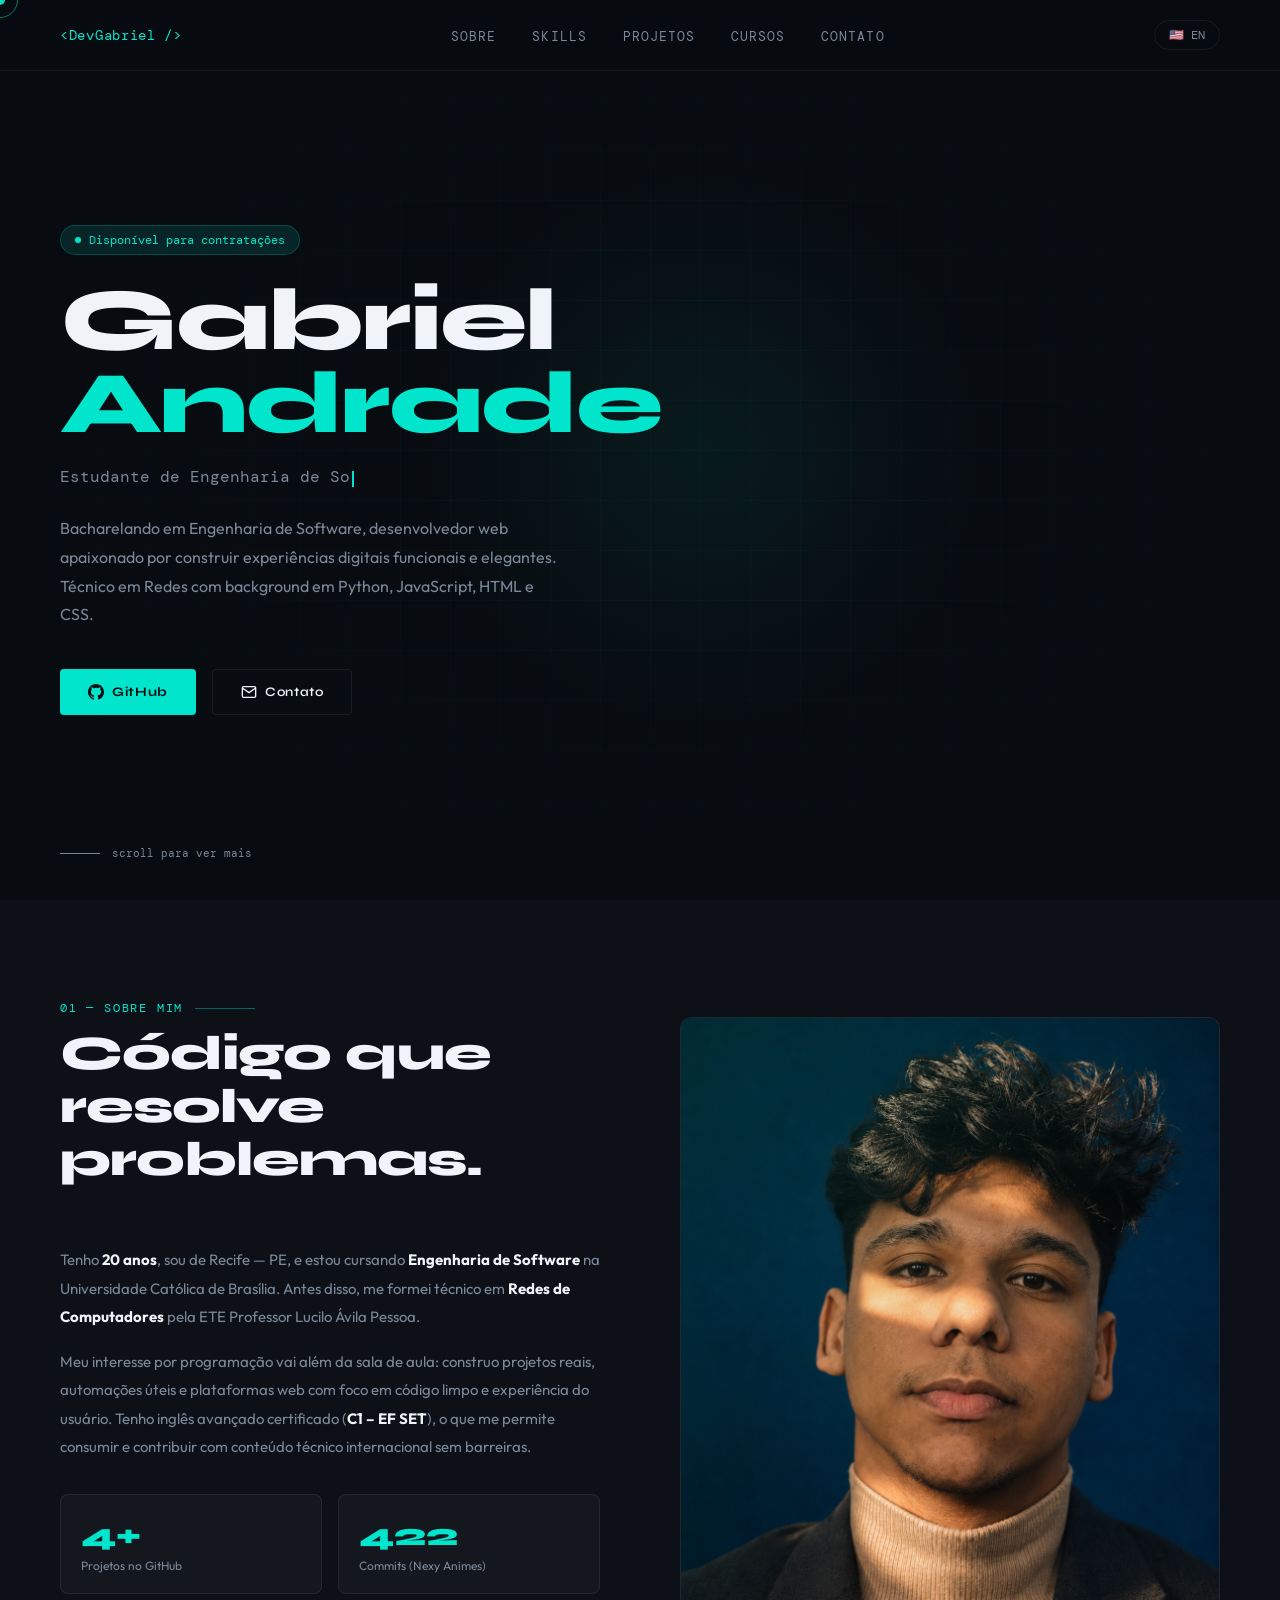
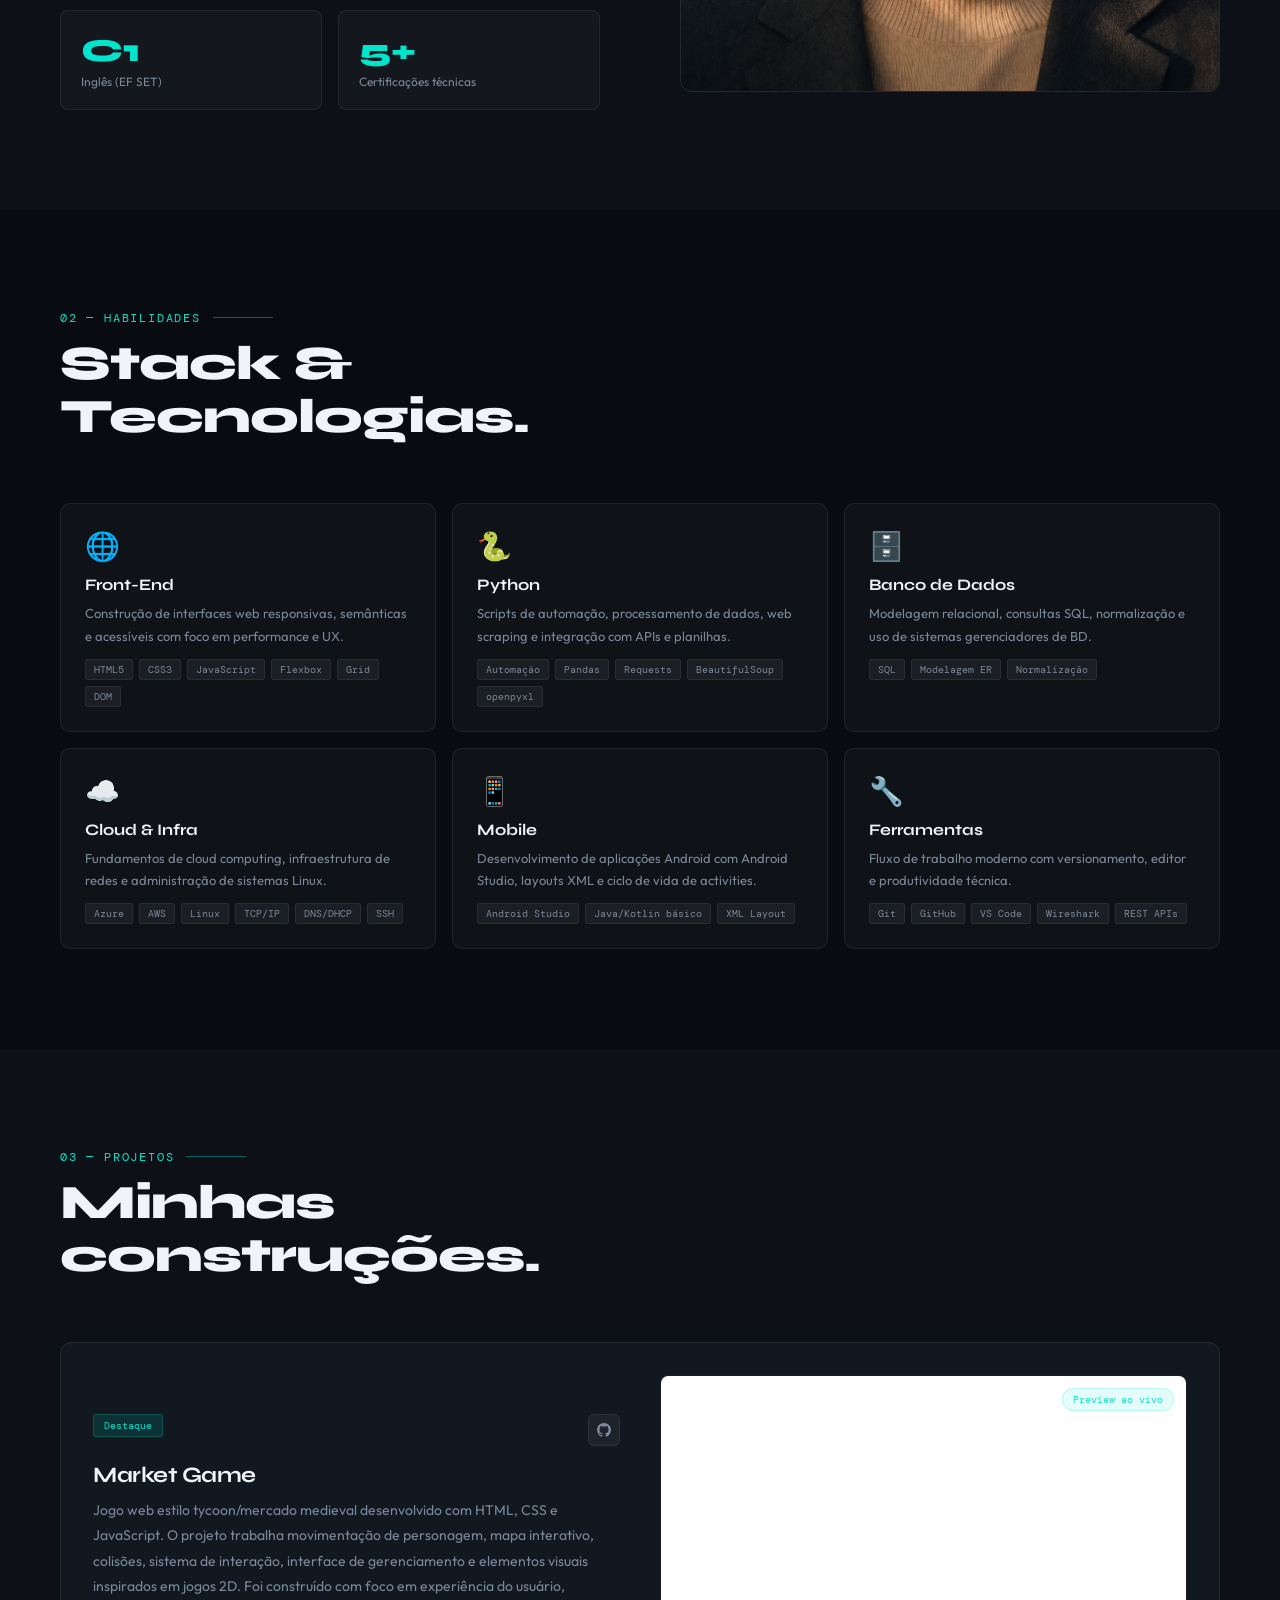
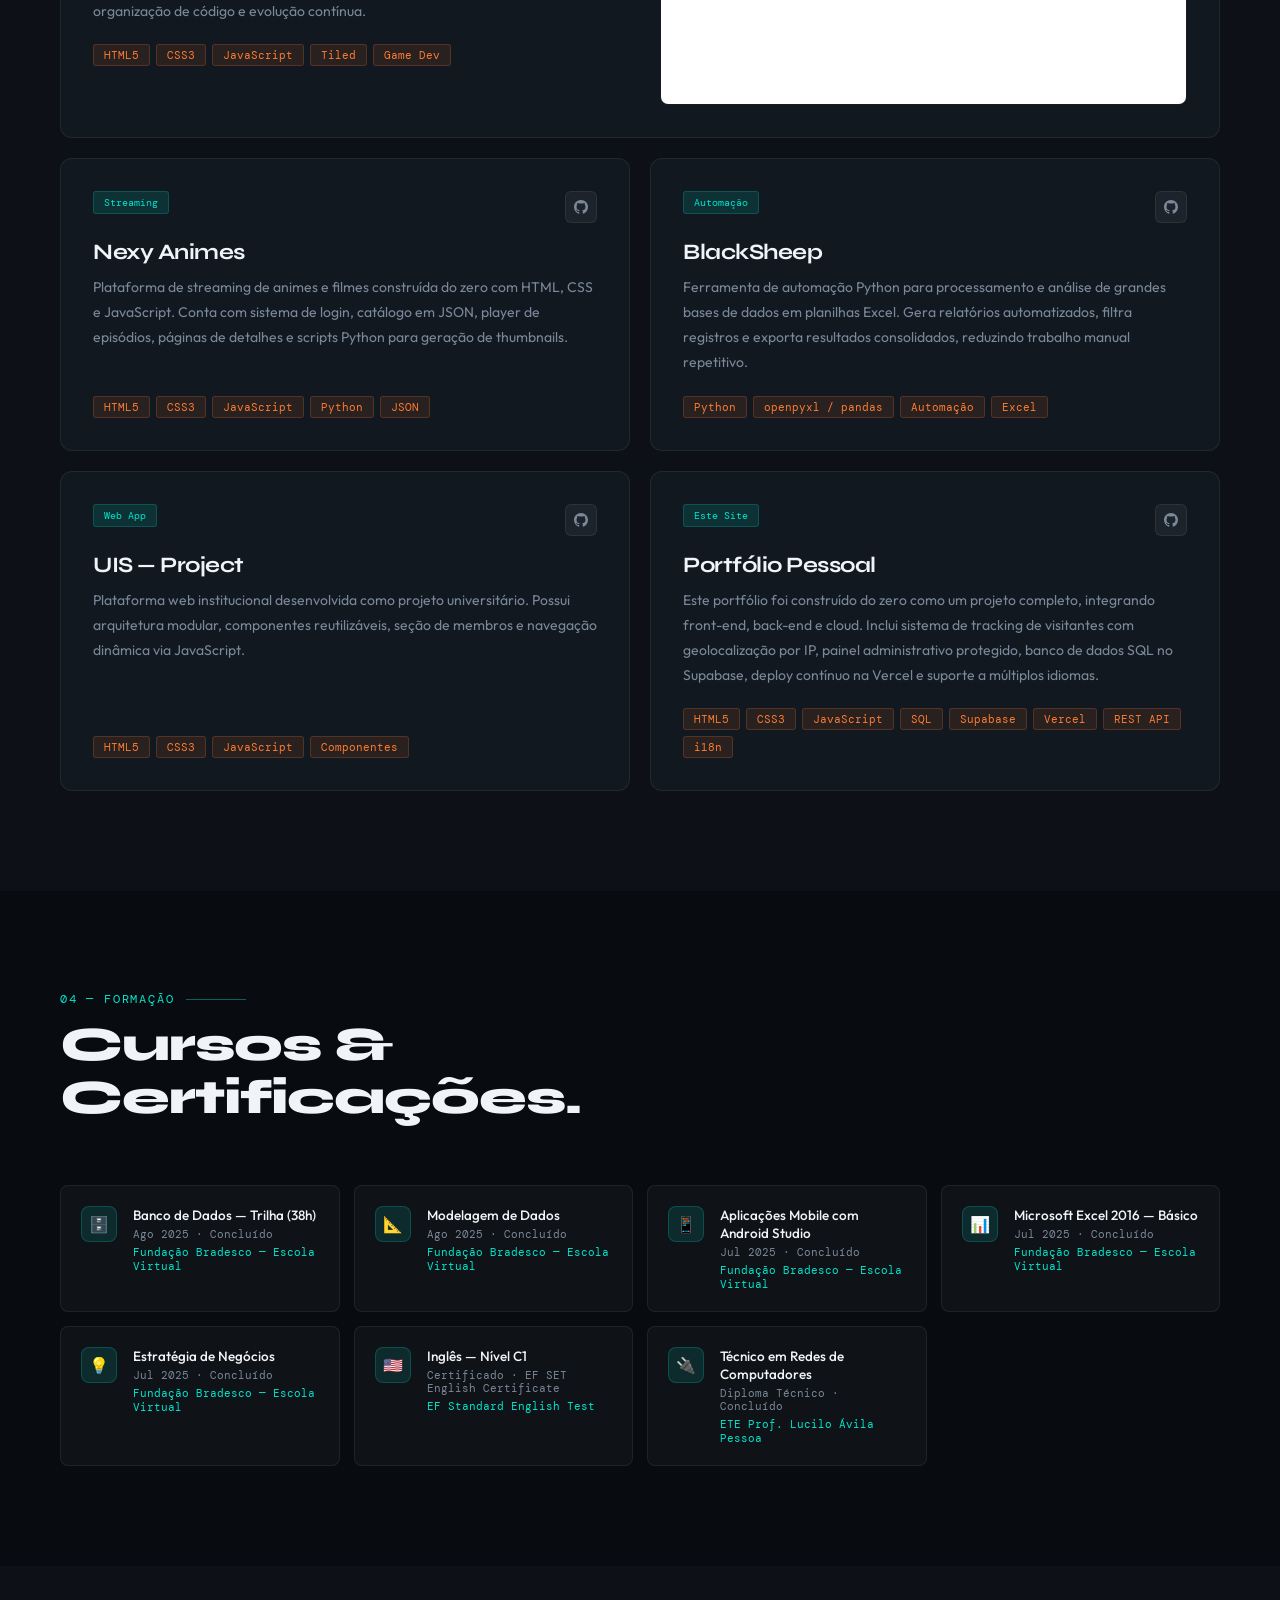
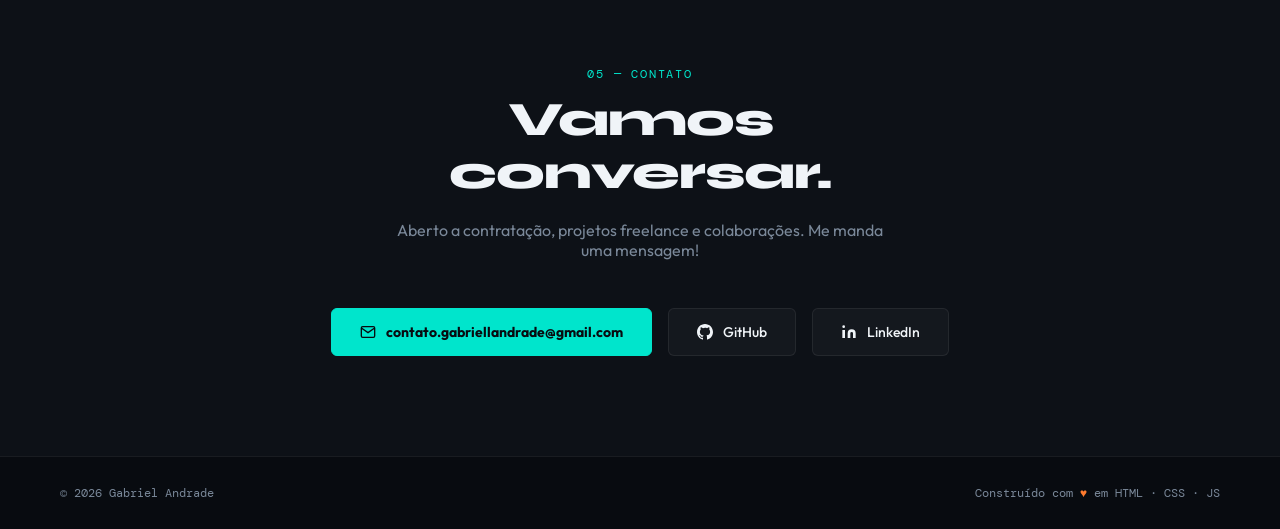
==== commit ee68fe28: "Fixed language problems" ====
--- a/index.html
+++ b/index.html
@@ -1,520 +1,422 @@
 <!DOCTYPE html>
+
 <html lang="pt-BR">
 <head>
-<meta charset="UTF-8">
-<meta name="viewport" content="width=device-width, initial-scale=1.0">
+<meta charset="utf-8"/>
+<meta content="width=device-width, initial-scale=1.0" name="viewport"/>
 <title>Gabriel Andrade · </title>
-<link rel="stylesheet" href="css/style.css">
-<link rel="preconnect" href="https://fonts.googleapis.com">
-<link href="https://fonts.googleapis.com/css2?family=Syne:wght@400;600;700;800&family=DM+Mono:ital,wght@0,400;0,500;1,400&family=Outfit:wght@300;400;500&display=swap" rel="stylesheet">
+<link href="css/style.css" rel="stylesheet"/>
+<link href="https://fonts.googleapis.com" rel="preconnect"/>
+<link href="https://fonts.googleapis.com/css2?family=Syne:wght@400;600;700;800&amp;family=DM+Mono:ital,wght@0,400;0,500;1,400&amp;family=Outfit:wght@300;400;500&amp;display=swap" rel="stylesheet"/>
 </head>
 <body>
 <div class="cursor" id="cursor"></div>
 <div class="cursor-ring" id="cursorRing"></div>
-
 <!-- NAV -->
 <nav>
-  <div class="nav-logo">&lt;DevGabriel /&gt;</div>
-  <ul class="nav-links">
-    <li><a href="#about" data-i18n="nav.about">Sobre</a></li>
-    <li><a href="#skills">Skills</a></li>
-    <li><a href="#projects" data-i18n="nav.projects">Projetos</a></li>
-    <li><a href="#certs" data-i18n="nav.certs">Cursos</a></li>
-    <li><a href="#contact" data-i18n="nav.contact">Contato</a></li>
-  </ul>
-  <button class="lang-btn" id="langBtn" onclick="toggleLang()" aria-label="Switch language">🇺🇸 EN</button>
+<div class="nav-logo">&lt;DevGabriel /&gt;</div>
+<ul class="nav-links">
+<li><a data-i18n="nav.about" href="#about">Sobre</a></li>
+<li><a data-i18n="nav.skills" href="#skills">Skills</a></li>
+<li><a data-i18n="nav.projects" href="#projects">Projetos</a></li>
+<li><a data-i18n="nav.certs" href="#certs">Cursos</a></li>
+<li><a data-i18n="nav.contact" href="#contact">Contato</a></li>
+</ul>
+<button aria-label="Switch language" class="lang-btn" id="langBtn" onclick="toggleLang()">🇺🇸 EN</button>
 </nav>
-
 <!-- HERO -->
 <section id="hero">
-  <div class="hero-grid-bg"></div>
-  <div class="hero-glow"></div>
-  <div class="hero-content">
-    <div class="hero-tag" data-i18n="hero.tag">Disponível para contratações</div>
-    <h1 class="hero-name">
-      Gabriel<br><span class="accent">Andrade</span>
-    </h1>
-    <p class="hero-subtitle">
-      <span id="typing-text"></span><span class="typing-cursor"></span>
-    </p>
-    <p class="hero-desc" data-i18n="hero.desc">
+<div class="hero-grid-bg"></div>
+<div class="hero-glow"></div>
+<div class="hero-content">
+<div class="hero-tag" data-i18n="hero.tag">Disponível para contratações</div>
+<h1 class="hero-name">
+      Gabriel<br/><span class="accent">Andrade</span>
+</h1>
+<p class="hero-subtitle">
+<span id="typing-text"></span><span class="typing-cursor"></span>
+</p>
+<p class="hero-desc" data-i18n="hero.desc">
       Bacharelando em Engenharia de Software, desenvolvedor web apaixonado por construir experiências digitais funcionais e elegantes. Técnico em Redes com background em Python, JavaScript, HTML e CSS.
     </p>
-    <div class="hero-ctas">
-      <a href="https://github.com/DevGabriel2809" target="_blank" class="btn-primary">
-        <svg width="16" height="16" viewBox="0 0 24 24" fill="currentColor"><path d="M12 0C5.374 0 0 5.373 0 12c0 5.302 3.438 9.8 8.207 11.387.599.111.793-.261.793-.577v-2.234c-3.338.726-4.033-1.416-4.033-1.416-.546-1.387-1.333-1.756-1.333-1.756-1.089-.745.083-.729.083-.729 1.205.084 1.839 1.237 1.839 1.237 1.07 1.834 2.807 1.304 3.492.997.107-.775.418-1.305.762-1.604-2.665-.305-5.467-1.334-5.467-5.931 0-1.311.469-2.381 1.236-3.221-.124-.303-.535-1.524.117-3.176 0 0 1.008-.322 3.301 1.23A11.509 11.509 0 0112 5.803c1.02.005 2.047.138 3.006.404 2.291-1.552 3.297-1.23 3.297-1.23.653 1.653.242 2.874.118 3.176.77.84 1.235 1.911 1.235 3.221 0 4.609-2.807 5.624-5.479 5.921.43.372.823 1.102.823 2.222v3.293c0 .319.192.694.801.576C20.566 21.797 24 17.3 24 12c0-6.627-5.373-12-12-12z"/></svg>
+<div class="hero-ctas">
+<a class="btn-primary" href="https://github.com/DevGabriel2809" target="_blank">
+<svg fill="currentColor" height="16" viewbox="0 0 24 24" width="16"><path d="M12 0C5.374 0 0 5.373 0 12c0 5.302 3.438 9.8 8.207 11.387.599.111.793-.261.793-.577v-2.234c-3.338.726-4.033-1.416-4.033-1.416-.546-1.387-1.333-1.756-1.333-1.756-1.089-.745.083-.729.083-.729 1.205.084 1.839 1.237 1.839 1.237 1.07 1.834 2.807 1.304 3.492.997.107-.775.418-1.305.762-1.604-2.665-.305-5.467-1.334-5.467-5.931 0-1.311.469-2.381 1.236-3.221-.124-.303-.535-1.524.117-3.176 0 0 1.008-.322 3.301 1.23A11.509 11.509 0 0112 5.803c1.02.005 2.047.138 3.006.404 2.291-1.552 3.297-1.23 3.297-1.23.653 1.653.242 2.874.118 3.176.77.84 1.235 1.911 1.235 3.221 0 4.609-2.807 5.624-5.479 5.921.43.372.823 1.102.823 2.222v3.293c0 .319.192.694.801.576C20.566 21.797 24 17.3 24 12c0-6.627-5.373-12-12-12z"></path></svg>
         GitHub
       </a>
-      <a href="#contact" class="btn-secondary">
-        <svg width="16" height="16" viewBox="0 0 24 24" fill="none" stroke="currentColor" stroke-width="2"><path d="M4 4h16c1.1 0 2 .9 2 2v12c0 1.1-.9 2-2 2H4c-1.1 0-2-.9-2-2V6c0-1.1.9-2 2-2z"/><polyline points="22,6 12,13 2,6"/></svg>
-        <span data-i18n="hero.cta">Contato</span>
-      </a>
-    </div>
-  </div>
-  <div class="hero-scroll">
-    <div class="scroll-line"></div>
-    <span data-i18n="hero.scroll">scroll para ver mais</span>
-  </div>
-</section>
-
+<a class="btn-secondary" href="#contact">
+<svg fill="none" height="16" stroke="currentColor" stroke-width="2" viewbox="0 0 24 24" width="16"><path d="M4 4h16c1.1 0 2 .9 2 2v12c0 1.1-.9 2-2 2H4c-1.1 0-2-.9-2-2V6c0-1.1.9-2 2-2z"></path><polyline points="22,6 12,13 2,6"></polyline></svg>
+<span data-i18n="hero.cta">Contato</span>
+</a>
+</div>
+</div>
+<div class="hero-scroll">
+<div class="scroll-line"></div>
+<span data-i18n="hero.scroll">scroll para ver mais</span>
+</div>
+</section>
 <!-- ABOUT -->
 <section id="about">
-  <div class="about-grid">
-    <div class="about-text reveal">
-      <div class="section-label" data-i18n="about.label">01 — Sobre mim</div>
-      <h2 class="section-title" data-i18n="about.title">Código que<br>resolve problemas.</h2>
-      <p data-i18n="about.p1">Tenho <strong>20 anos</strong>, sou de Recife — PE, e estou cursando <strong>Engenharia de Software</strong> na Universidade Católica de Brasília. Antes disso, me formei técnico em <strong>Redes de Computadores</strong> pela ETE Professor Lucilo Ávila Pessoa.</p>
-      <p data-i18n="about.p2">Meu interesse por programação vai além da sala de aula: construo projetos reais, automações úteis e plataformas web com foco em código limpo e experiência do usuário. Tenho inglês avançado certificado (<strong>C1 – EF SET</strong>), o que me permite consumir e contribuir com conteúdo técnico internacional sem barreiras.</p>
-      <div class="about-stats">
-        <div class="stat-box">
-          <div class="stat-num">4+</div>
-          <div class="stat-label" data-i18n="about.stat1">Projetos no GitHub</div>
-        </div>
-        <div class="stat-box">
-          <div class="stat-num">422</div>
-          <div class="stat-label" data-i18n="about.stat2">Commits (Nexy Animes)</div>
-        </div>
-        <div class="stat-box">
-          <div class="stat-num">C1</div>
-          <div class="stat-label" data-i18n="about.stat3">Inglês (EF SET)</div>
-        </div>
-        <div class="stat-box">
-          <div class="stat-num">5+</div>
-          <div class="stat-label" data-i18n="about.stat4">Certificações técnicas</div>
-        </div>
-      </div>
-    </div>
-    <div class="about-photo reveal">
-
-        <img src="\assets\img\Eu_Blue.png" style="width:100%;height:106%;object-fit:cover;border-radius:12px;">
-    </div>
-  </div>
-</section>
-
+<div class="about-grid">
+<div class="about-text reveal">
+<div class="section-label" data-i18n="about.label">01 — Sobre mim</div>
+<h2 class="section-title" data-i18n="about.title">Código que<br/>resolve problemas.</h2>
+<p data-i18n="about.p1">Tenho <strong>20 anos</strong>, sou de Recife — PE, e estou cursando <strong>Engenharia de Software</strong> na Universidade Católica de Brasília. Antes disso, me formei técnico em <strong>Redes de Computadores</strong> pela ETE Professor Lucilo Ávila Pessoa.</p>
+<p data-i18n="about.p2">Meu interesse por programação vai além da sala de aula: construo projetos reais, automações úteis e plataformas web com foco em código limpo e experiência do usuário. Tenho inglês avançado certificado (<strong>C1 – EF SET</strong>), o que me permite consumir e contribuir com conteúdo técnico internacional sem barreiras.</p>
+<div class="about-stats">
+<div class="stat-box">
+<div class="stat-num">4+</div>
+<div class="stat-label" data-i18n="about.stat1">Projetos no GitHub</div>
+</div>
+<div class="stat-box">
+<div class="stat-num">422</div>
+<div class="stat-label" data-i18n="about.stat2">Commits (Nexy Animes)</div>
+</div>
+<div class="stat-box">
+<div class="stat-num">C1</div>
+<div class="stat-label" data-i18n="about.stat3">Inglês (EF SET)</div>
+</div>
+<div class="stat-box">
+<div class="stat-num">5+</div>
+<div class="stat-label" data-i18n="about.stat4">Certificações técnicas</div>
+</div>
+</div>
+</div>
+<div class="about-photo reveal">
+<img alt="Foto de Gabriel Andrade" src="assets/img/Eu_Blue.png" style="width:100%;height:106%;object-fit:cover;border-radius:12px;"/>
+</div>
+</div>
+</section>
 <!-- SKILLS -->
 <section id="skills">
-  <div class="reveal">
-    <div class="section-label" data-i18n="skills.label">02 — Habilidades</div>
-    <h2 class="section-title" data-i18n="skills.title">Stack &<br>Tecnologias.</h2>
-  </div>
-  <div class="skills-grid">
-    <div class="skill-card reveal">
-      <div class="skill-icon">🌐</div>
-      <div class="skill-name">Front-End</div>
-      <p style="font-size:13px;color:var(--muted);line-height:1.7;">Construção de interfaces web responsivas, semânticas e acessíveis com foco em performance e UX.</p>
-      <div class="skill-tags">
-        <span class="skill-tag">HTML5</span>
-        <span class="skill-tag">CSS3</span>
-        <span class="skill-tag">JavaScript</span>
-        <span class="skill-tag">Flexbox</span>
-        <span class="skill-tag">Grid</span>
-        <span class="skill-tag">DOM</span>
-      </div>
-    </div>
-    <div class="skill-card reveal">
-      <div class="skill-icon">🐍</div>
-      <div class="skill-name">Python</div>
-      <p style="font-size:13px;color:var(--muted);line-height:1.7;">Scripts de automação, processamento de dados, web scraping e integração com APIs e planilhas.</p>
-      <div class="skill-tags">
-        <span class="skill-tag">Automação</span>
-        <span class="skill-tag">Pandas</span>
-        <span class="skill-tag">Requests</span>
-        <span class="skill-tag">BeautifulSoup</span>
-        <span class="skill-tag">openpyxl</span>
-      </div>
-    </div>
-    <div class="skill-card reveal">
-      <div class="skill-icon">🗄️</div>
-      <div class="skill-name">Banco de Dados</div>
-      <p style="font-size:13px;color:var(--muted);line-height:1.7;">Modelagem relacional, consultas SQL, normalização e uso de sistemas gerenciadores de BD.</p>
-      <div class="skill-tags">
-        <span class="skill-tag">SQL</span>
-        <span class="skill-tag">Modelagem ER</span>
-        <span class="skill-tag">Normalização</span>
-      </div>
-    </div>
-    <div class="skill-card reveal">
-      <div class="skill-icon">☁️</div>
-      <div class="skill-name">Cloud & Infra</div>
-      <p style="font-size:13px;color:var(--muted);line-height:1.7;">Fundamentos de cloud computing, infraestrutura de redes e administração de sistemas Linux.</p>
-      <div class="skill-tags">
-        <span class="skill-tag">Azure</span>
-        <span class="skill-tag">AWS</span>
-        <span class="skill-tag">Linux</span>
-        <span class="skill-tag">TCP/IP</span>
-        <span class="skill-tag">DNS/DHCP</span>
-        <span class="skill-tag">SSH</span>
-      </div>
-    </div>
-    <div class="skill-card reveal">
-      <div class="skill-icon">📱</div>
-      <div class="skill-name">Mobile</div>
-      <p style="font-size:13px;color:var(--muted);line-height:1.7;">Desenvolvimento de aplicações Android com Android Studio, layouts XML e ciclo de vida de activities.</p>
-      <div class="skill-tags">
-        <span class="skill-tag">Android Studio</span>
-        <span class="skill-tag">Java/Kotlin básico</span>
-        <span class="skill-tag">XML Layout</span>
-      </div>
-    </div>
-    <div class="skill-card reveal">
-      <div class="skill-icon">🔧</div>
-      <div class="skill-name">Ferramentas</div>
-      <p style="font-size:13px;color:var(--muted);line-height:1.7;">Fluxo de trabalho moderno com versionamento, editor e produtividade técnica.</p>
-      <div class="skill-tags">
-        <span class="skill-tag">Git</span>
-        <span class="skill-tag">GitHub</span>
-        <span class="skill-tag">VS Code</span>
-        <span class="skill-tag">Wireshark</span>
-        <span class="skill-tag">REST APIs</span>
-      </div>
-    </div>
-  </div>
-</section>
-
+<div class="reveal">
+<div class="section-label" data-i18n="skills.label">02 — Habilidades</div>
+<h2 class="section-title" data-i18n="skills.title">Stack &amp;<br/>Tecnologias.</h2>
+</div>
+<div class="skills-grid">
+<div class="skill-card reveal">
+<div class="skill-icon">🌐</div>
+<div class="skill-name" data-i18n="skill.frontend.name">Front-End</div>
+<p data-i18n="skill.frontend.desc" style="font-size:13px;color:var(--muted);line-height:1.7;">Construção de interfaces web responsivas, semânticas e acessíveis com foco em performance e UX.</p>
+<div class="skill-tags">
+<span class="skill-tag">HTML5</span>
+<span class="skill-tag">CSS3</span>
+<span class="skill-tag">JavaScript</span>
+<span class="skill-tag">Flexbox</span>
+<span class="skill-tag">Grid</span>
+<span class="skill-tag">DOM</span>
+</div>
+</div>
+<div class="skill-card reveal">
+<div class="skill-icon">🐍</div>
+<div class="skill-name" data-i18n="skill.python.name">Python</div>
+<p data-i18n="skill.python.desc" style="font-size:13px;color:var(--muted);line-height:1.7;">Scripts de automação, processamento de dados, web scraping e integração com APIs e planilhas.</p>
+<div class="skill-tags">
+<span class="skill-tag" data-i18n="tag.automation">Automação</span>
+<span class="skill-tag">Pandas</span>
+<span class="skill-tag">Requests</span>
+<span class="skill-tag">BeautifulSoup</span>
+<span class="skill-tag">openpyxl</span>
+</div>
+</div>
+<div class="skill-card reveal">
+<div class="skill-icon">🗄️</div>
+<div class="skill-name" data-i18n="skill.database.name">Banco de Dados</div>
+<p data-i18n="skill.database.desc" style="font-size:13px;color:var(--muted);line-height:1.7;">Modelagem relacional, consultas SQL, normalização e uso de sistemas gerenciadores de BD.</p>
+<div class="skill-tags">
+<span class="skill-tag">SQL</span>
+<span class="skill-tag" data-i18n="tag.er_modeling">Modelagem ER</span>
+<span class="skill-tag" data-i18n="tag.normalization">Normalização</span>
+</div>
+</div>
+<div class="skill-card reveal">
+<div class="skill-icon">☁️</div>
+<div class="skill-name" data-i18n="skill.cloud.name">Cloud &amp; Infra</div>
+<p data-i18n="skill.cloud.desc" style="font-size:13px;color:var(--muted);line-height:1.7;">Fundamentos de cloud computing, infraestrutura de redes e administração de sistemas Linux.</p>
+<div class="skill-tags">
+<span class="skill-tag">Azure</span>
+<span class="skill-tag">AWS</span>
+<span class="skill-tag">Linux</span>
+<span class="skill-tag">TCP/IP</span>
+<span class="skill-tag">DNS/DHCP</span>
+<span class="skill-tag">SSH</span>
+</div>
+</div>
+<div class="skill-card reveal">
+<div class="skill-icon">📱</div>
+<div class="skill-name" data-i18n="skill.mobile.name">Mobile</div>
+<p data-i18n="skill.mobile.desc" style="font-size:13px;color:var(--muted);line-height:1.7;">Desenvolvimento de aplicações Android com Android Studio, layouts XML e ciclo de vida de activities.</p>
+<div class="skill-tags">
+<span class="skill-tag">Android Studio</span>
+<span class="skill-tag" data-i18n="tag.java_kotlin_basic">Java/Kotlin básico</span>
+<span class="skill-tag">XML Layout</span>
+</div>
+</div>
+<div class="skill-card reveal">
+<div class="skill-icon">🔧</div>
+<div class="skill-name" data-i18n="skill.tools.name">Ferramentas</div>
+<p data-i18n="skill.tools.desc" style="font-size:13px;color:var(--muted);line-height:1.7;">Fluxo de trabalho moderno com versionamento, editor e produtividade técnica.</p>
+<div class="skill-tags">
+<span class="skill-tag">Git</span>
+<span class="skill-tag">GitHub</span>
+<span class="skill-tag">VS Code</span>
+<span class="skill-tag">Wireshark</span>
+<span class="skill-tag">REST APIs</span>
+</div>
+</div>
+</div>
+</section>
 <!-- PROJECTS -->
 <!-- PROJECTS -->
 <section id="projects">
-  <div class="reveal">
-    <div class="section-label" data-i18n="projects.label">03 — Projetos</div>
-    <h2 class="section-title" data-i18n="projects.title">Minhas<br>construções.</h2>
-  </div>
-
-  <div class="projects-grid">
-
-    <!-- =========================================================
+<div class="reveal">
+<div class="section-label" data-i18n="projects.label">03 — Projetos</div>
+<h2 class="section-title" data-i18n="projects.title">Minhas<br/>construções.</h2>
+</div>
+<div class="projects-grid">
+<!-- =========================================================
          PROJETO EM DESTAQUE: MARKET GAME
     ========================================================== -->
-    <div class="project-card featured reveal">
-      <div>
-        <div class="project-header">
-          <span class="project-type" data-i18n="proj.featured">Destaque</span>
-
-          <div class="project-links">
-            <a href="https://github.com/DevGabriel2809/Market" target="_blank" class="project-link" title="GitHub">
-              <svg width="14" height="14" viewBox="0 0 24 24" fill="currentColor">
-                <path d="M12 0C5.374 0 0 5.373 0 12c0 5.302 3.438 9.8 8.207 11.387.599.111.793-.261.793-.577v-2.234c-3.338.726-4.033-1.416-4.033-1.416-.546-1.387-1.333-1.756-1.333-1.756-1.089-.745.083-.729.083-.729 1.205.084 1.839 1.237 1.839 1.237 1.07 1.834 2.807 1.304 3.492.997.107-.775.418-1.305.762-1.604-2.665-.305-5.467-1.334-5.467-5.931 0-1.311.469-2.381 1.236-3.221-.124-.303-.535-1.524.117-3.176 0 0 1.008-.322 3.301 1.23A11.509 11.509 0 0112 5.803c1.02.005 2.047.138 3.006.404 2.291-1.552 3.297-1.23 3.297-1.23.653 1.653.242 2.874.118 3.176.77.84 1.235 1.911 1.235 3.221 0 4.609-2.807 5.624-5.479 5.921.43.372.823 1.102.823 2.222v3.293c0 .319.192.694.801.576C20.566 21.797 24 17.3 24 12c0-6.627-5.373-12-12-12z"/>
-              </svg>
-            </a>
-          </div>
-        </div>
-
-        <h3 class="project-name">Market Game</h3>
-
-        <p class="project-desc">
+<div class="project-card featured reveal">
+<div>
+<div class="project-header">
+<span class="project-type" data-i18n="proj.featured">Destaque</span>
+<div class="project-links">
+<a class="project-link" href="https://github.com/DevGabriel2809/Market" target="_blank" title="GitHub">
+<svg fill="currentColor" height="14" viewbox="0 0 24 24" width="14">
+<path d="M12 0C5.374 0 0 5.373 0 12c0 5.302 3.438 9.8 8.207 11.387.599.111.793-.261.793-.577v-2.234c-3.338.726-4.033-1.416-4.033-1.416-.546-1.387-1.333-1.756-1.333-1.756-1.089-.745.083-.729.083-.729 1.205.084 1.839 1.237 1.839 1.237 1.07 1.834 2.807 1.304 3.492.997.107-.775.418-1.305.762-1.604-2.665-.305-5.467-1.334-5.467-5.931 0-1.311.469-2.381 1.236-3.221-.124-.303-.535-1.524.117-3.176 0 0 1.008-.322 3.301 1.23A11.509 11.509 0 0112 5.803c1.02.005 2.047.138 3.006.404 2.291-1.552 3.297-1.23 3.297-1.23.653 1.653.242 2.874.118 3.176.77.84 1.235 1.911 1.235 3.221 0 4.609-2.807 5.624-5.479 5.921.43.372.823 1.102.823 2.222v3.293c0 .319.192.694.801.576C20.566 21.797 24 17.3 24 12c0-6.627-5.373-12-12-12z"></path>
+</svg>
+</a>
+</div>
+</div>
+<h3 class="project-name" data-i18n="proj.market.name">Market Game</h3>
+<p class="project-desc" data-i18n="proj.market.desc">
           Jogo web estilo tycoon/mercado medieval desenvolvido com HTML, CSS e JavaScript.
           O projeto trabalha movimentação de personagem, mapa interativo, colisões, sistema de interação,
           interface de gerenciamento e elementos visuais inspirados em jogos 2D.
           Foi construído com foco em experiência do usuário, organização de código e evolução contínua.
         </p>
-
-        <div class="project-stack">
-          <span class="stack-tag">HTML5</span>
-          <span class="stack-tag">CSS3</span>
-          <span class="stack-tag">JavaScript</span>
-          <span class="stack-tag">Tiled</span>
-          <span class="stack-tag">Game Dev</span>
-        </div>
-      </div>
-
-      <div class="project-visual live-preview">
-
-
-        <div class="preview-frame-wrap">
-          <iframe
-            src="https://mercadoplap.netlify.app/"
-            title="Preview ao vivo do Market Game"
-            loading="lazy"
-            class="preview-frame">
-          </iframe>
-        </div>
-
-        <div class="commits-badge">Preview ao vivo</div>
-      </div>
-    </div>
-
-    <!-- =========================================================
+<div class="project-stack">
+<span class="stack-tag">HTML5</span>
+<span class="stack-tag">CSS3</span>
+<span class="stack-tag">JavaScript</span>
+<span class="stack-tag">Tiled</span>
+<span class="stack-tag">Game Dev</span>
+</div>
+</div>
+<div class="project-visual live-preview">
+<div class="preview-frame-wrap">
+<iframe class="preview-frame" loading="lazy" src="https://mercadoplap.netlify.app/" title="Preview ao vivo do Market Game">
+</iframe>
+</div>
+<div class="commits-badge" data-i18n="proj.preview.live">Preview ao vivo</div>
+</div>
+</div>
+<!-- =========================================================
          PROJETO: NEXY ANIMES
     ========================================================== -->
-    <div class="project-card reveal">
-      <div class="project-header">
-        <span class="project-type">Streaming</span>
-
-        <div class="project-links">
-          <a href="https://github.com/DevGabriel2809/Animes" target="_blank" class="project-link" title="GitHub">
-            <svg width="14" height="14" viewBox="0 0 24 24" fill="currentColor">
-              <path d="M12 0C5.374 0 0 5.373 0 12c0 5.302 3.438 9.8 8.207 11.387.599.111.793-.261.793-.577v-2.234c-3.338.726-4.033-1.416-4.033-1.416-.546-1.387-1.333-1.756-1.333-1.756-1.089-.745.083-.729.083-.729 1.205.084 1.839 1.237 1.839 1.237 1.07 1.834 2.807 1.304 3.492.997.107-.775.418-1.305.762-1.604-2.665-.305-5.467-1.334-5.467-5.931 0-1.311.469-2.381 1.236-3.221-.124-.303-.535-1.524.117-3.176 0 0 1.008-.322 3.301 1.23A11.509 11.509 0 0112 5.803c1.02.005 2.047.138 3.006.404 2.291-1.552 3.297-1.23 3.297-1.23.653 1.653.242 2.874.118 3.176.77.84 1.235 1.911 1.235 3.221 0 4.609-2.807 5.624-5.479 5.921.43.372.823 1.102.823 2.222v3.293c0 .319.192.694.801.576C20.566 21.797 24 17.3 24 12c0-6.627-5.373-12-12-12z"/>
-            </svg>
-          </a>
-        </div>
-      </div>
-
-      <h3 class="project-name">Nexy Animes</h3>
-
-      <p class="project-desc" data-i18n="proj.nexy.desc">
+<div class="project-card reveal">
+<div class="project-header">
+<span class="project-type" data-i18n="proj.streaming">Streaming</span>
+<div class="project-links">
+<a class="project-link" href="https://github.com/DevGabriel2809/Animes" target="_blank" title="GitHub">
+<svg fill="currentColor" height="14" viewbox="0 0 24 24" width="14">
+<path d="M12 0C5.374 0 0 5.373 0 12c0 5.302 3.438 9.8 8.207 11.387.599.111.793-.261.793-.577v-2.234c-3.338.726-4.033-1.416-4.033-1.416-.546-1.387-1.333-1.756-1.333-1.756-1.089-.745.083-.729.083-.729 1.205.084 1.839 1.237 1.839 1.237 1.07 1.834 2.807 1.304 3.492.997.107-.775.418-1.305.762-1.604-2.665-.305-5.467-1.334-5.467-5.931 0-1.311.469-2.381 1.236-3.221-.124-.303-.535-1.524.117-3.176 0 0 1.008-.322 3.301 1.23A11.509 11.509 0 0112 5.803c1.02.005 2.047.138 3.006.404 2.291-1.552 3.297-1.23 3.297-1.23.653 1.653.242 2.874.118 3.176.77.84 1.235 1.911 1.235 3.221 0 4.609-2.807 5.624-5.479 5.921.43.372.823 1.102.823 2.222v3.293c0 .319.192.694.801.576C20.566 21.797 24 17.3 24 12c0-6.627-5.373-12-12-12z"></path>
+</svg>
+</a>
+</div>
+</div>
+<h3 class="project-name" data-i18n="proj.nexy.name">Nexy Animes</h3>
+<p class="project-desc" data-i18n="proj.nexy.desc">
         Plataforma de streaming de animes e filmes construída do zero com HTML, CSS e JavaScript.
         Conta com sistema de login, catálogo em JSON, player de episódios, páginas de detalhes
         e scripts Python para geração de thumbnails.
       </p>
-
-      <div class="project-stack">
-        <span class="stack-tag">HTML5</span>
-        <span class="stack-tag">CSS3</span>
-        <span class="stack-tag">JavaScript</span>
-        <span class="stack-tag">Python</span>
-        <span class="stack-tag">JSON</span>
-      </div>
-    </div>
-
-    <!-- =========================================================
+<div class="project-stack">
+<span class="stack-tag">HTML5</span>
+<span class="stack-tag">CSS3</span>
+<span class="stack-tag">JavaScript</span>
+<span class="stack-tag">Python</span>
+<span class="stack-tag">JSON</span>
+</div>
+</div>
+<!-- =========================================================
          PROJETO: BLACKSHEEP
     ========================================================== -->
-    <div class="project-card reveal">
-      <div class="project-header">
-        <span class="project-type" data-i18n="proj.automation">Automação</span>
-
-        <div class="project-links">
-          <a href="https://github.com/DevGabriel2809/BlackSheep" target="_blank" class="project-link" title="GitHub">
-            <svg width="14" height="14" viewBox="0 0 24 24" fill="currentColor">
-              <path d="M12 0C5.374 0 0 5.373 0 12c0 5.302 3.438 9.8 8.207 11.387.599.111.793-.261.793-.577v-2.234c-3.338.726-4.033-1.416-4.033-1.416-.546-1.387-1.333-1.756-1.333-1.756-1.089-.745.083-.729.083-.729 1.205.084 1.839 1.237 1.839 1.237 1.07 1.834 2.807 1.304 3.492.997.107-.775.418-1.305.762-1.604-2.665-.305-5.467-1.334-5.467-5.931 0-1.311.469-2.381 1.236-3.221-.124-.303-.535-1.524.117-3.176 0 0 1.008-.322 3.301 1.23A11.509 11.509 0 0112 5.803c1.02.005 2.047.138 3.006.404 2.291-1.552 3.297-1.23 3.297-1.23.653 1.653.242 2.874.118 3.176.77.84 1.235 1.911 1.235 3.221 0 4.609-2.807 5.624-5.479 5.921.43.372.823 1.102.823 2.222v3.293c0 .319.192.694.801.576C20.566 21.797 24 17.3 24 12c0-6.627-5.373-12-12-12z"/>
-            </svg>
-          </a>
-        </div>
-      </div>
-
-      <h3 class="project-name">BlackSheep</h3>
-
-      <p class="project-desc" data-i18n="proj.blacksheep.desc">
+<div class="project-card reveal">
+<div class="project-header">
+<span class="project-type" data-i18n="proj.automation">Automação</span>
+<div class="project-links">
+<a class="project-link" href="https://github.com/DevGabriel2809/BlackSheep" target="_blank" title="GitHub">
+<svg fill="currentColor" height="14" viewbox="0 0 24 24" width="14">
+<path d="M12 0C5.374 0 0 5.373 0 12c0 5.302 3.438 9.8 8.207 11.387.599.111.793-.261.793-.577v-2.234c-3.338.726-4.033-1.416-4.033-1.416-.546-1.387-1.333-1.756-1.333-1.756-1.089-.745.083-.729.083-.729 1.205.084 1.839 1.237 1.839 1.237 1.07 1.834 2.807 1.304 3.492.997.107-.775.418-1.305.762-1.604-2.665-.305-5.467-1.334-5.467-5.931 0-1.311.469-2.381 1.236-3.221-.124-.303-.535-1.524.117-3.176 0 0 1.008-.322 3.301 1.23A11.509 11.509 0 0112 5.803c1.02.005 2.047.138 3.006.404 2.291-1.552 3.297-1.23 3.297-1.23.653 1.653.242 2.874.118 3.176.77.84 1.235 1.911 1.235 3.221 0 4.609-2.807 5.624-5.479 5.921.43.372.823 1.102.823 2.222v3.293c0 .319.192.694.801.576C20.566 21.797 24 17.3 24 12c0-6.627-5.373-12-12-12z"></path>
+</svg>
+</a>
+</div>
+</div>
+<h3 class="project-name" data-i18n="proj.blacksheep.name">BlackSheep</h3>
+<p class="project-desc" data-i18n="proj.blacksheep.desc">
         Ferramenta de automação Python para processamento e análise de grandes bases de dados em planilhas Excel.
         Gera relatórios automatizados, filtra registros e exporta resultados consolidados,
         reduzindo trabalho manual repetitivo.
       </p>
-
-      <div class="project-stack">
-        <span class="stack-tag">Python</span>
-        <span class="stack-tag">openpyxl / pandas</span>
-        <span class="stack-tag">Automação</span>
-        <span class="stack-tag">Excel</span>
-      </div>
-    </div>
-
-    <!-- =========================================================
+<div class="project-stack">
+<span class="stack-tag">Python</span>
+<span class="stack-tag">openpyxl / pandas</span>
+<span class="stack-tag" data-i18n="tag.automation">Automação</span>
+<span class="stack-tag">Excel</span>
+</div>
+</div>
+<!-- =========================================================
          PROJETO: UIS PROJECT
     ========================================================== -->
-    <div class="project-card reveal">
-      <div class="project-header">
-        <span class="project-type">Web App</span>
-
-        <div class="project-links">
-          <a href="https://github.com/DevGabriel2809/UIS-Project" target="_blank" class="project-link" title="GitHub">
-            <svg width="14" height="14" viewBox="0 0 24 24" fill="currentColor">
-              <path d="M12 0C5.374 0 0 5.373 0 12c0 5.302 3.438 9.8 8.207 11.387.599.111.793-.261.793-.577v-2.234c-3.338.726-4.033-1.416-4.033-1.416-.546-1.387-1.333-1.756-1.333-1.756-1.089-.745.083-.729.083-.729 1.205.084 1.839 1.237 1.839 1.237 1.07 1.834 2.807 1.304 3.492.997.107-.775.418-1.305.762-1.604-2.665-.305-5.467-1.334-5.467-5.931 0-1.311.469-2.381 1.236-3.221-.124-.303-.535-1.524.117-3.176 0 0 1.008-.322 3.301 1.23A11.509 11.509 0 0112 5.803c1.02.005 2.047.138 3.006.404 2.291-1.552 3.297-1.23 3.297-1.23.653 1.653.242 2.874.118 3.176.77.84 1.235 1.911 1.235 3.221 0 4.609-2.807 5.624-5.479 5.921.43.372.823 1.102.823 2.222v3.293c0 .319.192.694.801.576C20.566 21.797 24 17.3 24 12c0-6.627-5.373-12-12-12z"/>
-            </svg>
-          </a>
-        </div>
-      </div>
-
-      <h3 class="project-name">UIS — Project</h3>
-
-      <p class="project-desc" data-i18n="proj.uis.desc">
+<div class="project-card reveal">
+<div class="project-header">
+<span class="project-type" data-i18n="proj.webapp">Web App</span>
+<div class="project-links">
+<a class="project-link" href="https://github.com/DevGabriel2809/UIS-Project" target="_blank" title="GitHub">
+<svg fill="currentColor" height="14" viewbox="0 0 24 24" width="14">
+<path d="M12 0C5.374 0 0 5.373 0 12c0 5.302 3.438 9.8 8.207 11.387.599.111.793-.261.793-.577v-2.234c-3.338.726-4.033-1.416-4.033-1.416-.546-1.387-1.333-1.756-1.333-1.756-1.089-.745.083-.729.083-.729 1.205.084 1.839 1.237 1.839 1.237 1.07 1.834 2.807 1.304 3.492.997.107-.775.418-1.305.762-1.604-2.665-.305-5.467-1.334-5.467-5.931 0-1.311.469-2.381 1.236-3.221-.124-.303-.535-1.524.117-3.176 0 0 1.008-.322 3.301 1.23A11.509 11.509 0 0112 5.803c1.02.005 2.047.138 3.006.404 2.291-1.552 3.297-1.23 3.297-1.23.653 1.653.242 2.874.118 3.176.77.84 1.235 1.911 1.235 3.221 0 4.609-2.807 5.624-5.479 5.921.43.372.823 1.102.823 2.222v3.293c0 .319.192.694.801.576C20.566 21.797 24 17.3 24 12c0-6.627-5.373-12-12-12z"></path>
+</svg>
+</a>
+</div>
+</div>
+<h3 class="project-name" data-i18n="proj.uis.name">UIS — Project</h3>
+<p class="project-desc" data-i18n="proj.uis.desc">
         Plataforma web institucional desenvolvida como projeto universitário.
         Possui arquitetura modular, componentes reutilizáveis, seção de membros
         e navegação dinâmica via JavaScript.
       </p>
-
-      <div class="project-stack">
-        <span class="stack-tag">HTML5</span>
-        <span class="stack-tag">CSS3</span>
-        <span class="stack-tag">JavaScript</span>
-        <span class="stack-tag">Componentes</span>
-      </div>
-    </div>
-
-    <!-- =========================================================
+<div class="project-stack">
+<span class="stack-tag">HTML5</span>
+<span class="stack-tag">CSS3</span>
+<span class="stack-tag">JavaScript</span>
+<span class="stack-tag" data-i18n="tag.components">Componentes</span>
+</div>
+</div>
+<!-- =========================================================
          PROJETO: ESTE PORTFÓLIO
     ========================================================== -->
-    <div class="project-card reveal">
-      <div class="project-header">
-        <span class="project-type" data-i18n="proj.portfolio.type">Este Site</span>
-        <div class="project-links">
-          <a href="https://github.com/DevGabriel2809" target="_blank" class="project-link" title="GitHub">
-            <svg width="14" height="14" viewBox="0 0 24 24" fill="currentColor"><path d="M12 0C5.374 0 0 5.373 0 12c0 5.302 3.438 9.8 8.207 11.387.599.111.793-.261.793-.577v-2.234c-3.338.726-4.033-1.416-4.033-1.416-.546-1.387-1.333-1.756-1.333-1.756-1.089-.745.083-.729.083-.729 1.205.084 1.839 1.237 1.839 1.237 1.07 1.834 2.807 1.304 3.492.997.107-.775.418-1.305.762-1.604-2.665-.305-5.467-1.334-5.467-5.931 0-1.311.469-2.381 1.236-3.221-.124-.303-.535-1.524.117-3.176 0 0 1.008-.322 3.301 1.23A11.509 11.509 0 0112 5.803c1.02.005 2.047.138 3.006.404 2.291-1.552 3.297-1.23 3.297-1.23.653 1.653.242 2.874.118 3.176.77.84 1.235 1.911 1.235 3.221 0 4.609-2.807 5.624-5.479 5.921.43.372.823 1.102.823 2.222v3.293c0 .319.192.694.801.576C20.566 21.797 24 17.3 24 12c0-6.627-5.373-12-12-12z"/></svg>
-          </a>
-        </div>
-      </div>
-
-      <h3 class="project-name" data-i18n="proj.portfolio.name">Portfólio Pessoal</h3>
-
-      <p class="project-desc" data-i18n="proj.portfolio.desc">
+<div class="project-card reveal">
+<div class="project-header">
+<span class="project-type" data-i18n="proj.portfolio.type">Este Site</span>
+<div class="project-links">
+<a class="project-link" href="https://github.com/DevGabriel2809" target="_blank" title="GitHub">
+<svg fill="currentColor" height="14" viewbox="0 0 24 24" width="14"><path d="M12 0C5.374 0 0 5.373 0 12c0 5.302 3.438 9.8 8.207 11.387.599.111.793-.261.793-.577v-2.234c-3.338.726-4.033-1.416-4.033-1.416-.546-1.387-1.333-1.756-1.333-1.756-1.089-.745.083-.729.083-.729 1.205.084 1.839 1.237 1.839 1.237 1.07 1.834 2.807 1.304 3.492.997.107-.775.418-1.305.762-1.604-2.665-.305-5.467-1.334-5.467-5.931 0-1.311.469-2.381 1.236-3.221-.124-.303-.535-1.524.117-3.176 0 0 1.008-.322 3.301 1.23A11.509 11.509 0 0112 5.803c1.02.005 2.047.138 3.006.404 2.291-1.552 3.297-1.23 3.297-1.23.653 1.653.242 2.874.118 3.176.77.84 1.235 1.911 1.235 3.221 0 4.609-2.807 5.624-5.479 5.921.43.372.823 1.102.823 2.222v3.293c0 .319.192.694.801.576C20.566 21.797 24 17.3 24 12c0-6.627-5.373-12-12-12z"></path></svg>
+</a>
+</div>
+</div>
+<h3 class="project-name" data-i18n="proj.portfolio.name">Portfólio Pessoal</h3>
+<p class="project-desc" data-i18n="proj.portfolio.desc">
         Este portfólio foi construído do zero como um projeto completo, integrando front-end, back-end e cloud.
         Inclui sistema de tracking de visitantes com geolocalização por IP, painel administrativo protegido,
         banco de dados SQL no Supabase, deploy contínuo na Vercel e suporte a múltiplos idiomas.
       </p>
-
-      <div class="project-stack">
-        <span class="stack-tag">HTML5</span>
-        <span class="stack-tag">CSS3</span>
-        <span class="stack-tag">JavaScript</span>
-        <span class="stack-tag">SQL</span>
-        <span class="stack-tag">Supabase</span>
-        <span class="stack-tag">Vercel</span>
-        <span class="stack-tag">REST API</span>
-        <span class="stack-tag">i18n</span>
-      </div>
-    </div>
-
-  </div>
-</section>
-
+<div class="project-stack">
+<span class="stack-tag">HTML5</span>
+<span class="stack-tag">CSS3</span>
+<span class="stack-tag">JavaScript</span>
+<span class="stack-tag">SQL</span>
+<span class="stack-tag">Supabase</span>
+<span class="stack-tag">Vercel</span>
+<span class="stack-tag">REST API</span>
+<span class="stack-tag">i18n</span>
+</div>
+</div>
+</div>
+</section>
 <!-- CERTIFICATIONS -->
 <section id="certs">
-  <div class="reveal">
-    <div class="section-label" data-i18n="certs.label">04 — Formação</div>
-    <h2 class="section-title" data-i18n="certs.title">Cursos &<br>Certificações.</h2>
-  </div>
-  <div class="certs-grid">
-    <div class="cert-card reveal">
-      <div class="cert-icon">🗄️</div>
-      <div>
-        <div class="cert-title" data-i18n="cert.db">Banco de Dados — Trilha (38h)</div>
-        <div class="cert-meta" data-i18n="cert.db.meta">Ago 2025 · Concluído</div>
-        <div class="cert-issuer">Fundação Bradesco — Escola Virtual</div>
-      </div>
-    </div>
-    <div class="cert-card reveal">
-      <div class="cert-icon">📐</div>
-      <div>
-        <div class="cert-title" data-i18n="cert.model">Modelagem de Dados</div>
-        <div class="cert-meta" data-i18n="cert.model.meta">Ago 2025 · Concluído</div>
-        <div class="cert-issuer">Fundação Bradesco — Escola Virtual</div>
-      </div>
-    </div>
-    <div class="cert-card reveal">
-      <div class="cert-icon">📱</div>
-      <div>
-        <div class="cert-title" data-i18n="cert.mobile">Aplicações Mobile com Android Studio</div>
-        <div class="cert-meta" data-i18n="cert.mobile.meta">Jul 2025 · Concluído</div>
-        <div class="cert-issuer">Fundação Bradesco — Escola Virtual</div>
-      </div>
-    </div>
-    <div class="cert-card reveal">
-      <div class="cert-icon">📊</div>
-      <div>
-        <div class="cert-title" data-i18n="cert.excel">Microsoft Excel 2016 — Básico</div>
-        <div class="cert-meta" data-i18n="cert.excel.meta">Jul 2025 · Concluído</div>
-        <div class="cert-issuer">Fundação Bradesco — Escola Virtual</div>
-      </div>
-    </div>
-    <div class="cert-card reveal">
-      <div class="cert-icon">💡</div>
-      <div>
-        <div class="cert-title" data-i18n="cert.biz">Estratégia de Negócios</div>
-        <div class="cert-meta" data-i18n="cert.biz.meta">Jul 2025 · Concluído</div>
-        <div class="cert-issuer">Fundação Bradesco — Escola Virtual</div>
-      </div>
-    </div>
-    <div class="cert-card reveal">
-      <div class="cert-icon">🇺🇸</div>
-      <div>
-        <div class="cert-title" data-i18n="cert.en">Inglês — Nível C1</div>
-        <div class="cert-meta" data-i18n="cert.en.meta">Certificado · EF SET English Certificate</div>
-        <div class="cert-issuer">EF Standard English Test</div>
-      </div>
-    </div>
-    <div class="cert-card reveal">
-      <div class="cert-icon">🔌</div>
-      <div>
-        <div class="cert-title" data-i18n="cert.net">Técnico em Redes de Computadores</div>
-        <div class="cert-meta" data-i18n="cert.net.meta">Diploma Técnico · Concluído</div>
-        <div class="cert-issuer">ETE Prof. Lucilo Ávila Pessoa</div>
-      </div>
-    </div>
-  </div>
-</section>
-
+<div class="reveal">
+<div class="section-label" data-i18n="certs.label">04 — Formação</div>
+<h2 class="section-title" data-i18n="certs.title">Cursos &amp;<br/>Certificações.</h2>
+</div>
+<div class="certs-grid">
+<div class="cert-card reveal">
+<div class="cert-icon">🗄️</div>
+<div>
+<div class="cert-title" data-i18n="cert.db">Banco de Dados — Trilha (38h)</div>
+<div class="cert-meta" data-i18n="cert.db.meta">Ago 2025 · Concluído</div>
+<div class="cert-issuer" data-i18n="issuer.bradesco">Fundação Bradesco — Escola Virtual</div>
+</div>
+</div>
+<div class="cert-card reveal">
+<div class="cert-icon">📐</div>
+<div>
+<div class="cert-title" data-i18n="cert.model">Modelagem de Dados</div>
+<div class="cert-meta" data-i18n="cert.model.meta">Ago 2025 · Concluído</div>
+<div class="cert-issuer" data-i18n="issuer.bradesco">Fundação Bradesco — Escola Virtual</div>
+</div>
+</div>
+<div class="cert-card reveal">
+<div class="cert-icon">📱</div>
+<div>
+<div class="cert-title" data-i18n="cert.mobile">Aplicações Mobile com Android Studio</div>
+<div class="cert-meta" data-i18n="cert.mobile.meta">Jul 2025 · Concluído</div>
+<div class="cert-issuer" data-i18n="issuer.bradesco">Fundação Bradesco — Escola Virtual</div>
+</div>
+</div>
+<div class="cert-card reveal">
+<div class="cert-icon">📊</div>
+<div>
+<div class="cert-title" data-i18n="cert.excel">Microsoft Excel 2016 — Básico</div>
+<div class="cert-meta" data-i18n="cert.excel.meta">Jul 2025 · Concluído</div>
+<div class="cert-issuer" data-i18n="issuer.bradesco">Fundação Bradesco — Escola Virtual</div>
+</div>
+</div>
+<div class="cert-card reveal">
+<div class="cert-icon">💡</div>
+<div>
+<div class="cert-title" data-i18n="cert.biz">Estratégia de Negócios</div>
+<div class="cert-meta" data-i18n="cert.biz.meta">Jul 2025 · Concluído</div>
+<div class="cert-issuer" data-i18n="issuer.bradesco">Fundação Bradesco — Escola Virtual</div>
+</div>
+</div>
+<div class="cert-card reveal">
+<div class="cert-icon">🇺🇸</div>
+<div>
+<div class="cert-title" data-i18n="cert.en">Inglês — Nível C1</div>
+<div class="cert-meta" data-i18n="cert.en.meta">Certificado · EF SET English Certificate</div>
+<div class="cert-issuer" data-i18n="issuer.efset">EF Standard English Test</div>
+</div>
+</div>
+<div class="cert-card reveal">
+<div class="cert-icon">🔌</div>
+<div>
+<div class="cert-title" data-i18n="cert.net">Técnico em Redes de Computadores</div>
+<div class="cert-meta" data-i18n="cert.net.meta">Diploma Técnico · Concluído</div>
+<div class="cert-issuer" data-i18n="issuer.ete">ETE Prof. Lucilo Ávila Pessoa</div>
+</div>
+</div>
+</div>
+</section>
 <!-- CONTACT -->
 <section id="contact">
-  <div class="reveal">
-    <div class="section-label" data-i18n="contact.label">05 — Contato</div>
-    <h2 class="section-title" data-i18n="contact.title">Vamos<br>conversar.</h2>
-  </div>
-  <p class="contact-sub reveal" data-i18n="contact.sub">Aberto a contratação, projetos freelance e colaborações. Me manda uma mensagem!</p>
-  <div class="contact-links reveal">
-    <a href="mailto:contato.gabriellandrade@gmail.com" class="contact-btn primary">
-      <svg width="16" height="16" viewBox="0 0 24 24" fill="none" stroke="currentColor" stroke-width="2"><path d="M4 4h16c1.1 0 2 .9 2 2v12c0 1.1-.9 2-2 2H4c-1.1 0-2-.9-2-2V6c0-1.1.9-2 2-2z"/><polyline points="22,6 12,13 2,6"/></svg>
+<div class="reveal">
+<div class="section-label" data-i18n="contact.label">05 — Contato</div>
+<h2 class="section-title" data-i18n="contact.title">Vamos<br/>conversar.</h2>
+</div>
+<p class="contact-sub reveal" data-i18n="contact.sub">Aberto a contratação, projetos freelance e colaborações. Me manda uma mensagem!</p>
+<div class="contact-links reveal">
+<a class="contact-btn primary" href="mailto:contato.gabriellandrade@gmail.com">
+<svg fill="none" height="16" stroke="currentColor" stroke-width="2" viewbox="0 0 24 24" width="16"><path d="M4 4h16c1.1 0 2 .9 2 2v12c0 1.1-.9 2-2 2H4c-1.1 0-2-.9-2-2V6c0-1.1.9-2 2-2z"></path><polyline points="22,6 12,13 2,6"></polyline></svg>
       contato.gabriellandrade@gmail.com 
     </a>
-    <a href="https://github.com/DevGabriel2809" target="_blank" class="contact-btn">
-      <svg width="16" height="16" viewBox="0 0 24 24" fill="currentColor"><path d="M12 0C5.374 0 0 5.373 0 12c0 5.302 3.438 9.8 8.207 11.387.599.111.793-.261.793-.577v-2.234c-3.338.726-4.033-1.416-4.033-1.416-.546-1.387-1.333-1.756-1.333-1.756-1.089-.745.083-.729.083-.729 1.205.084 1.839 1.237 1.839 1.237 1.07 1.834 2.807 1.304 3.492.997.107-.775.418-1.305.762-1.604-2.665-.305-5.467-1.334-5.467-5.931 0-1.311.469-2.381 1.236-3.221-.124-.303-.535-1.524.117-3.176 0 0 1.008-.322 3.301 1.23A11.509 11.509 0 0112 5.803c1.02.005 2.047.138 3.006.404 2.291-1.552 3.297-1.23 3.297-1.23.653 1.653.242 2.874.118 3.176.77.84 1.235 1.911 1.235 3.221 0 4.609-2.807 5.624-5.479 5.921.43.372.823 1.102.823 2.222v3.293c0 .319.192.694.801.576C20.566 21.797 24 17.3 24 12c0-6.627-5.373-12-12-12z"/></svg>
+<a class="contact-btn" href="https://github.com/DevGabriel2809" target="_blank">
+<svg fill="currentColor" height="16" viewbox="0 0 24 24" width="16"><path d="M12 0C5.374 0 0 5.373 0 12c0 5.302 3.438 9.8 8.207 11.387.599.111.793-.261.793-.577v-2.234c-3.338.726-4.033-1.416-4.033-1.416-.546-1.387-1.333-1.756-1.333-1.756-1.089-.745.083-.729.083-.729 1.205.084 1.839 1.237 1.839 1.237 1.07 1.834 2.807 1.304 3.492.997.107-.775.418-1.305.762-1.604-2.665-.305-5.467-1.334-5.467-5.931 0-1.311.469-2.381 1.236-3.221-.124-.303-.535-1.524.117-3.176 0 0 1.008-.322 3.301 1.23A11.509 11.509 0 0112 5.803c1.02.005 2.047.138 3.006.404 2.291-1.552 3.297-1.23 3.297-1.23.653 1.653.242 2.874.118 3.176.77.84 1.235 1.911 1.235 3.221 0 4.609-2.807 5.624-5.479 5.921.43.372.823 1.102.823 2.222v3.293c0 .319.192.694.801.576C20.566 21.797 24 17.3 24 12c0-6.627-5.373-12-12-12z"></path></svg>
       GitHub
     </a>
-    <a href="https://www.linkedin.com/in/gabriel-andrade-37b97b324/" target="_blank" class="contact-btn">
-      <svg width="16" height="16" viewBox="0 0 24 24" fill="currentColor"><path d="M16 8a6 6 0 016 6v7h-4v-7a2 2 0 00-2-2 2 2 0 00-2 2v7h-4v-7a6 6 0 016-6z"/><rect x="2" y="9" width="4" height="12"/><circle cx="4" cy="4" r="2"/></svg>
+<a class="contact-btn" href="https://www.linkedin.com/in/gabriel-andrade-37b97b324/" target="_blank">
+<svg fill="currentColor" height="16" viewbox="0 0 24 24" width="16"><path d="M16 8a6 6 0 016 6v7h-4v-7a2 2 0 00-2-2 2 2 0 00-2 2v7h-4v-7a6 6 0 016-6z"></path><rect height="12" width="4" x="2" y="9"></rect><circle cx="4" cy="4" r="2"></circle></svg>
       LinkedIn
     </a>
-  </div>
-</section>
-
+</div>
+</section>
 <!-- FOOTER -->
 <footer>
-  <span>© 2026 Gabriel Andrade</span>
-  <span data-i18n="footer.built">Construido com <span class="heart">♥</span> em HTML · CSS · JS</span>
+<span data-i18n="footer.copy">© 2026 Gabriel Andrade</span>
+<span data-i18n="footer.built">Construido com <span class="heart">♥</span></span>
 </footer>
-
-<script>
-// ── CURSOR ──
-const cursor = document.getElementById('cursor');
-const ring = document.getElementById('cursorRing');
-let mx = 0, my = 0, rx = 0, ry = 0;
-document.addEventListener('mousemove', e => { mx = e.clientX; my = e.clientY; cursor.style.left = mx+'px'; cursor.style.top = my+'px'; });
-function animateRing() {
-  rx += (mx - rx) * 0.12;
-  ry += (my - ry) * 0.12;
-  ring.style.left = rx+'px';
-  ring.style.top = ry+'px';
-  requestAnimationFrame(animateRing);
-}
-animateRing();
-document.querySelectorAll('a, button').forEach(el => {
-  el.addEventListener('mouseenter', () => { ring.style.transform = 'translate(-50%,-50%) scale(1.6)'; ring.style.borderColor = 'rgba(0,229,204,0.8)'; });
-  el.addEventListener('mouseleave', () => { ring.style.transform = 'translate(-50%,-50%) scale(1)'; ring.style.borderColor = 'rgba(0,229,204,0.5)'; });
-});
-
-// ── TYPING EFFECT ──
-const phrases = [
-  'Software Engineering Student',
-  'Web Developer',
-  'Python Automation',
-  'Redes & Cloud',
-  'Always Learning...'
-];
-let pi = 0, ci = 0, del = false;
-const typingEl = document.getElementById('typing-text');
-function type() {
-  const current = phrases[pi];
-  if (!del) {
-    typingEl.textContent = current.slice(0, ++ci);
-    if (ci === current.length) { del = true; setTimeout(type, 1800); return; }
-  } else {
-    typingEl.textContent = current.slice(0, --ci);
-    if (ci === 0) { del = false; pi = (pi + 1) % phrases.length; }
-  }
-  setTimeout(type, del ? 40 : 80);
-}
-type();
-
-// ── SCROLL REVEAL ──
-const observer = new IntersectionObserver(entries => {
-  entries.forEach(e => { if (e.isIntersecting) { e.target.classList.add('visible'); } });
-}, { threshold: 0.12 });
-document.querySelectorAll('.reveal').forEach(el => observer.observe(el));
-
-// ── NAV SCROLL ──
-window.addEventListener('scroll', () => {
-  document.querySelector('nav').style.background = window.scrollY > 60
-    ? 'rgba(8,11,16,0.95)' : 'rgba(8,11,16,0.7)';
-});
-</script>
-
 <script src="js/main.js"></script>
 </body>
 </html>
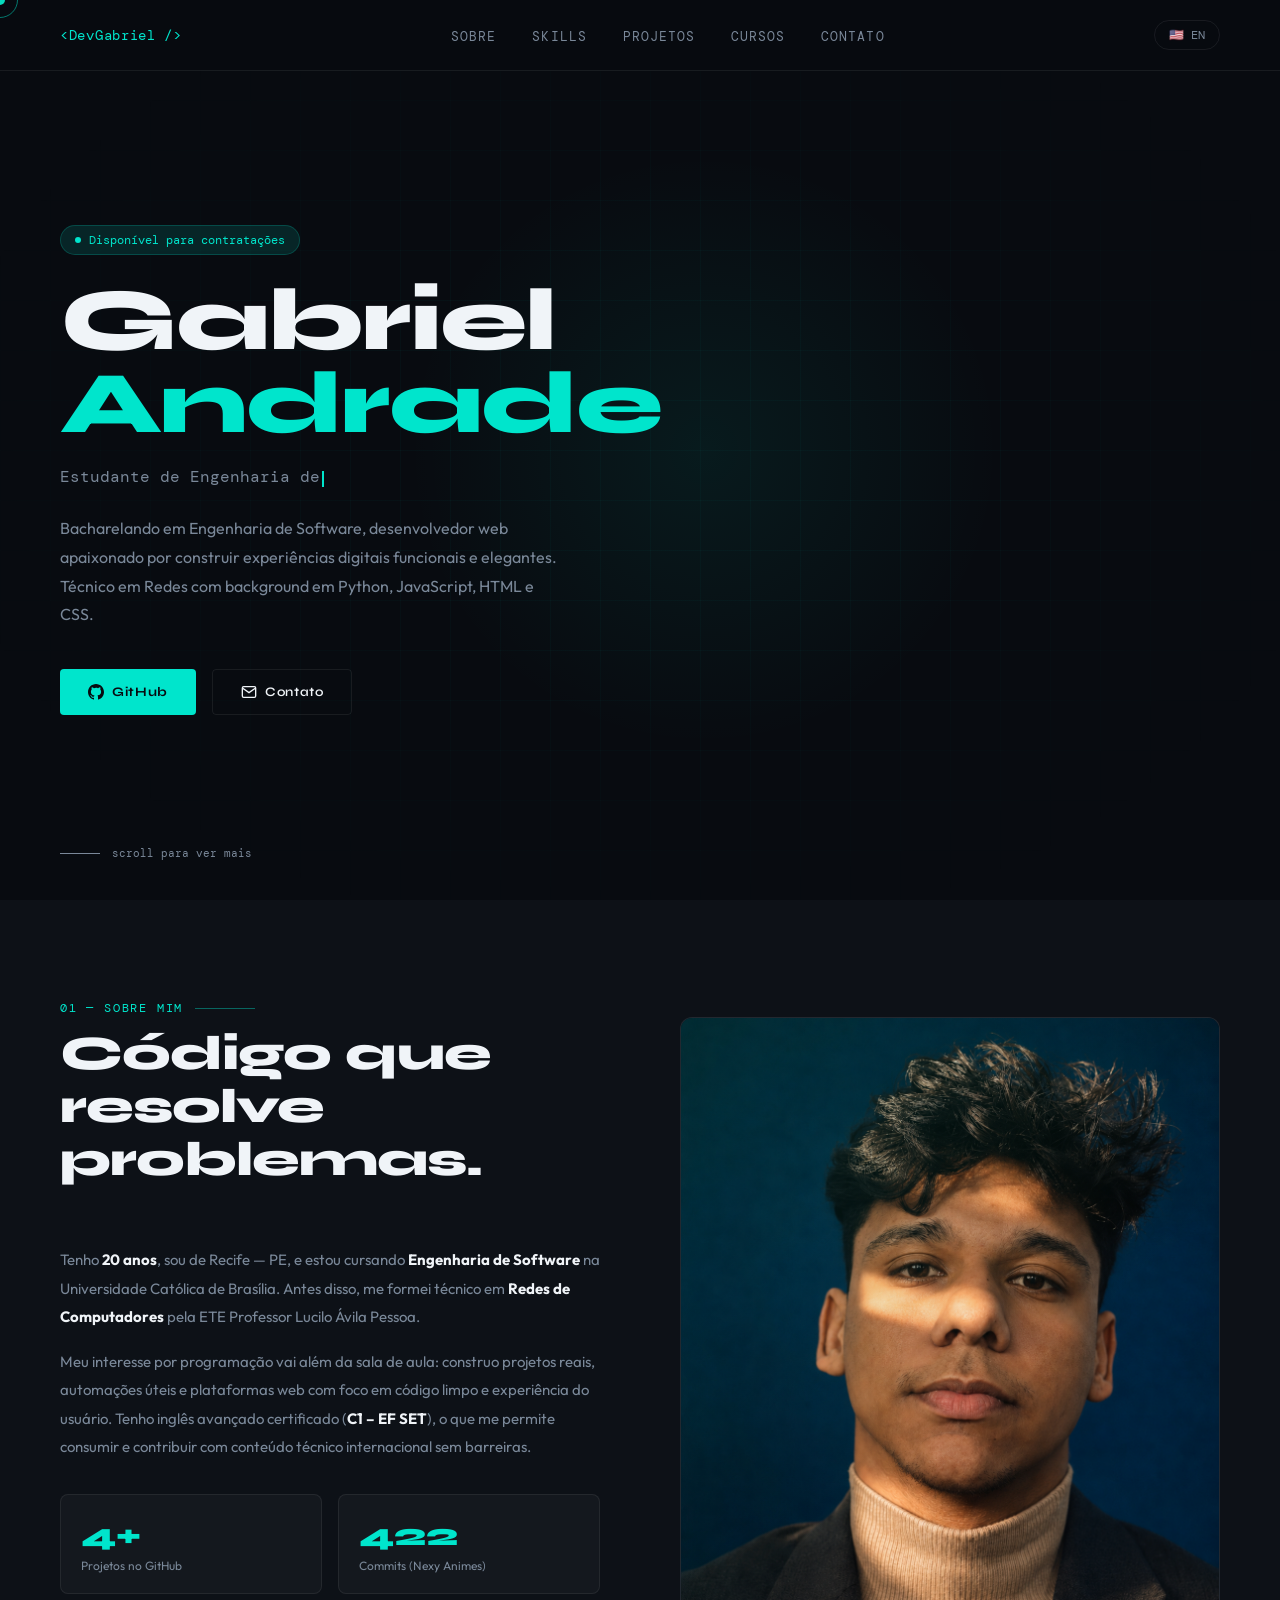
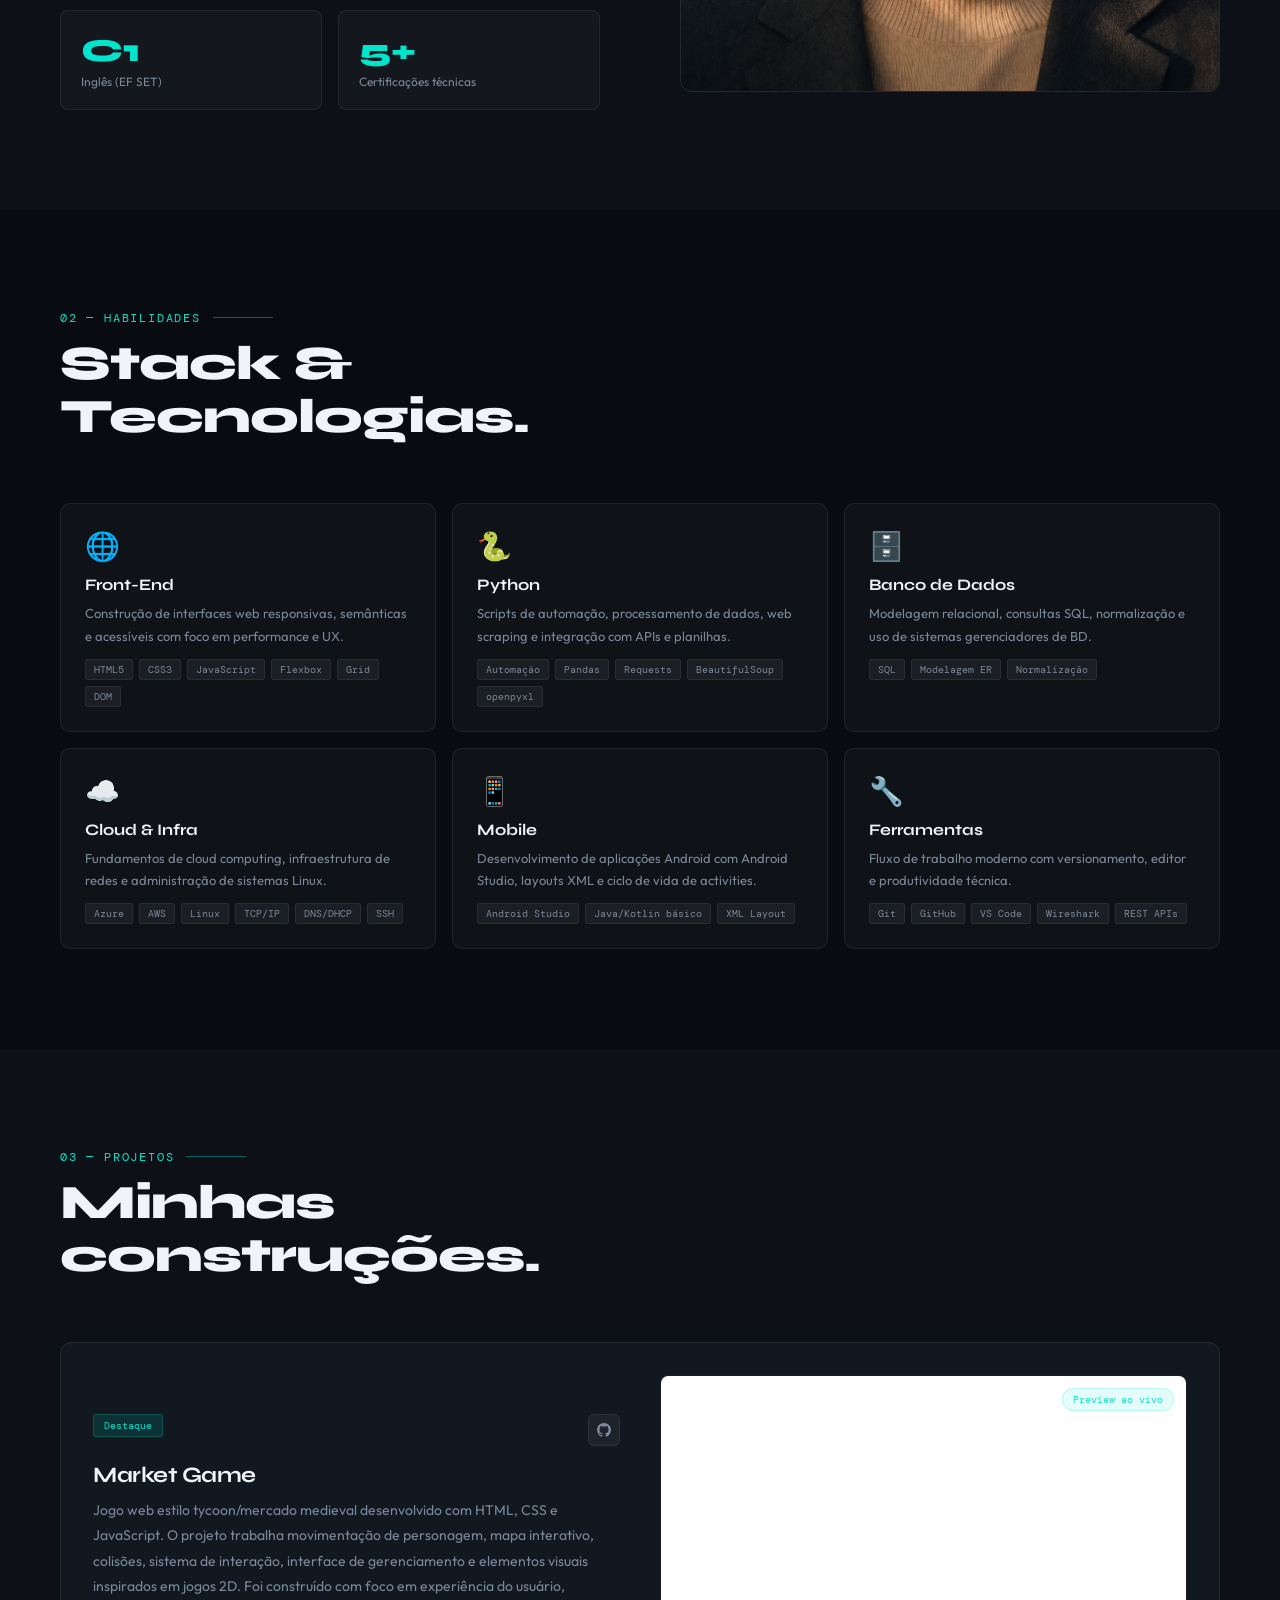
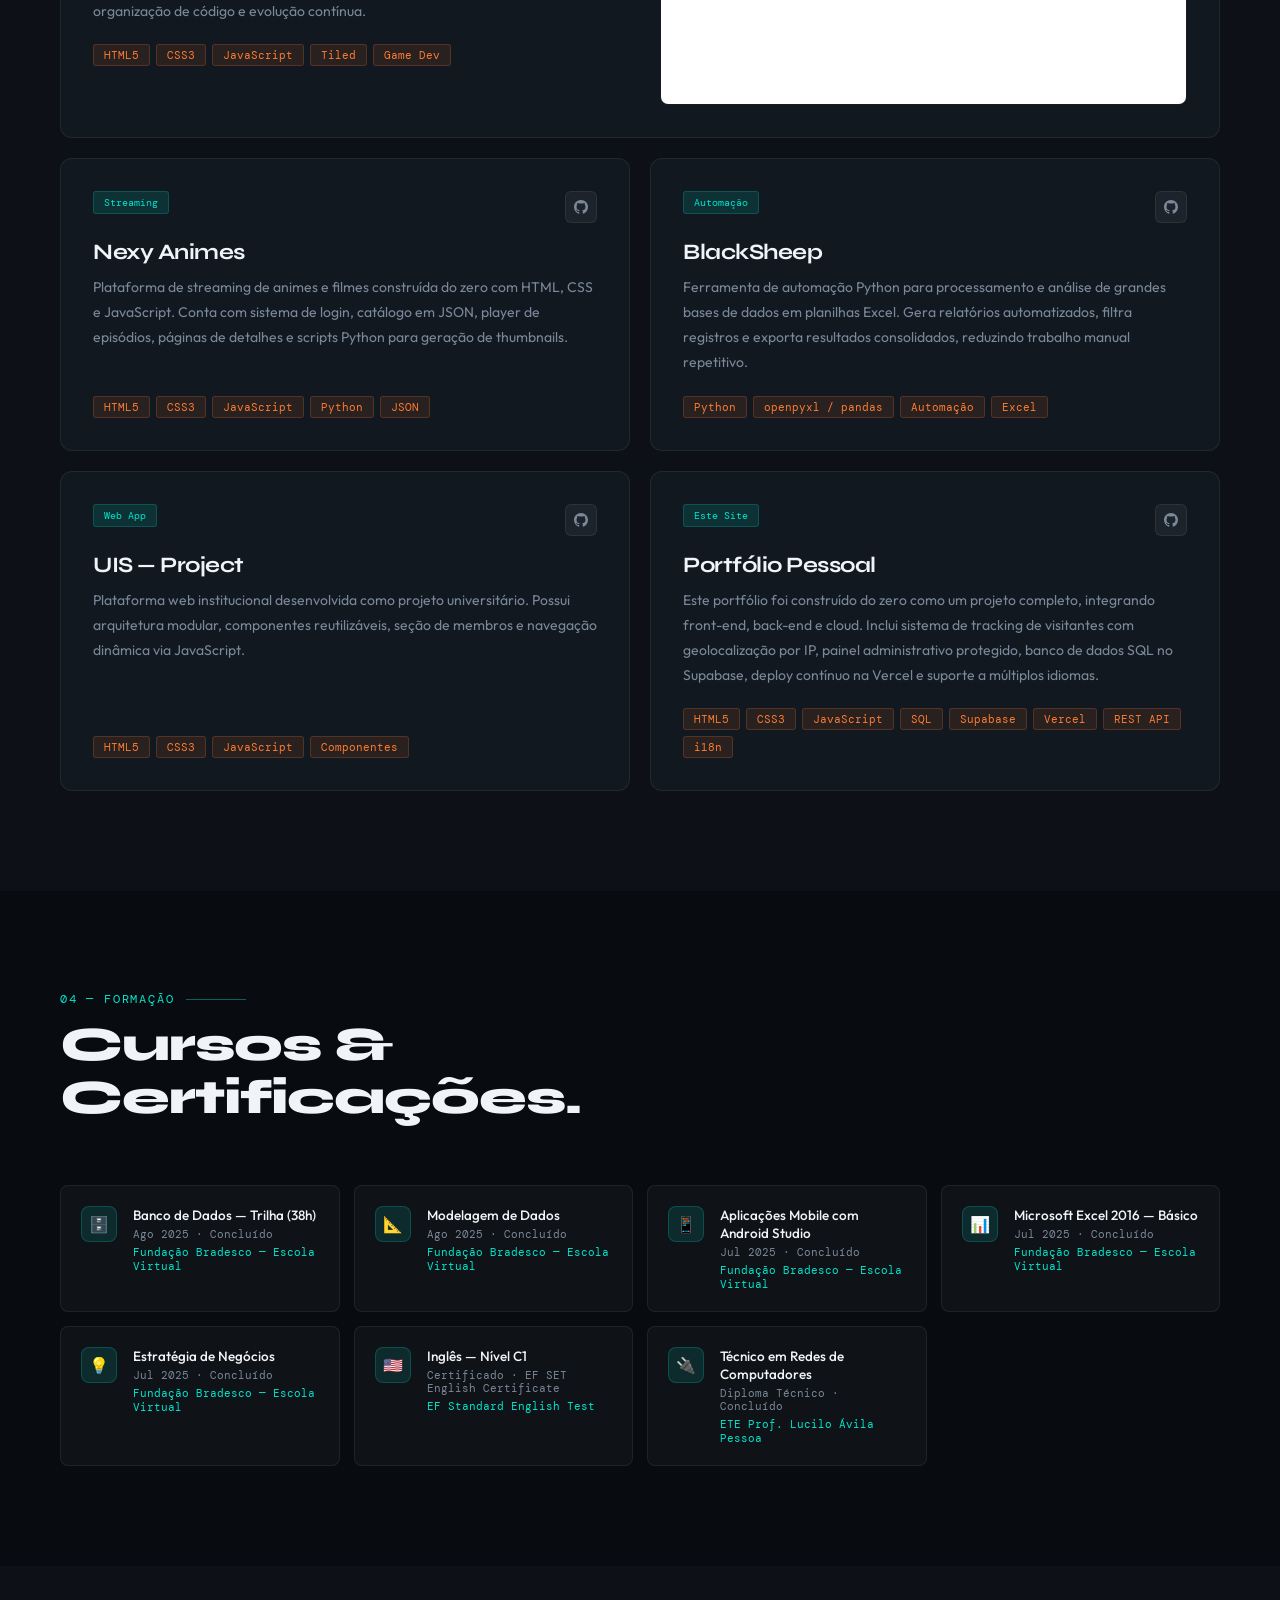
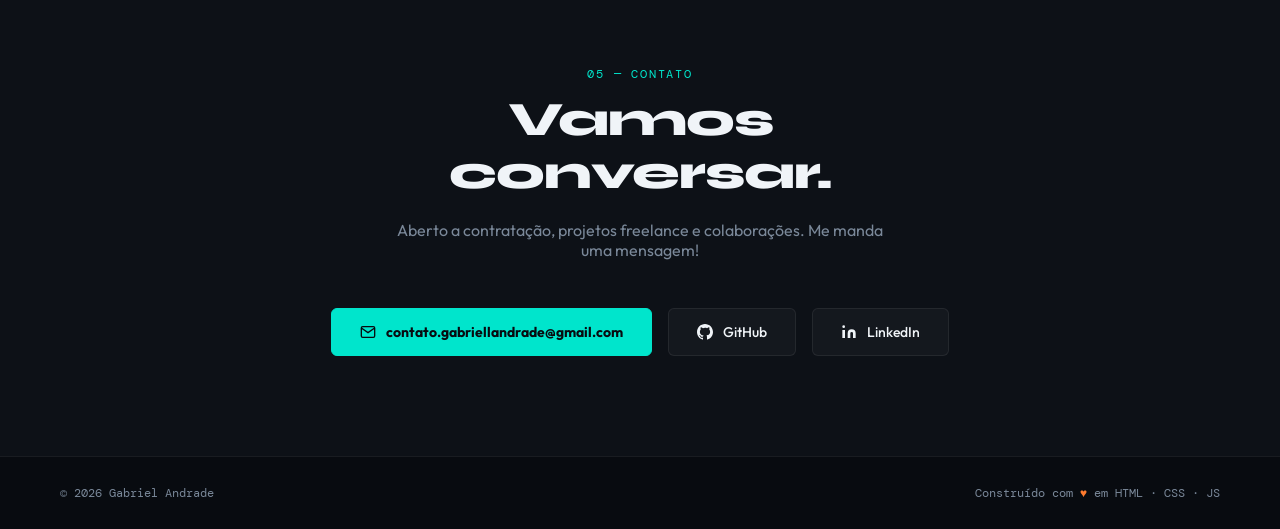
==== commit 31dd49ae: "added secret path to admin page" ====
--- a/index.html
+++ b/index.html
@@ -415,7 +415,7 @@
 <!-- FOOTER -->
 <footer>
 <span data-i18n="footer.copy">© 2026 Gabriel Andrade</span>
-<span data-i18n="footer.built">Construido com <span class="heart">♥</span></span>
+<span data-i18n="footer.built">Construido com <span class="heart"><a href="admin.html">♥</a></span></span>
 </footer>
 <script src="js/main.js"></script>
 </body>
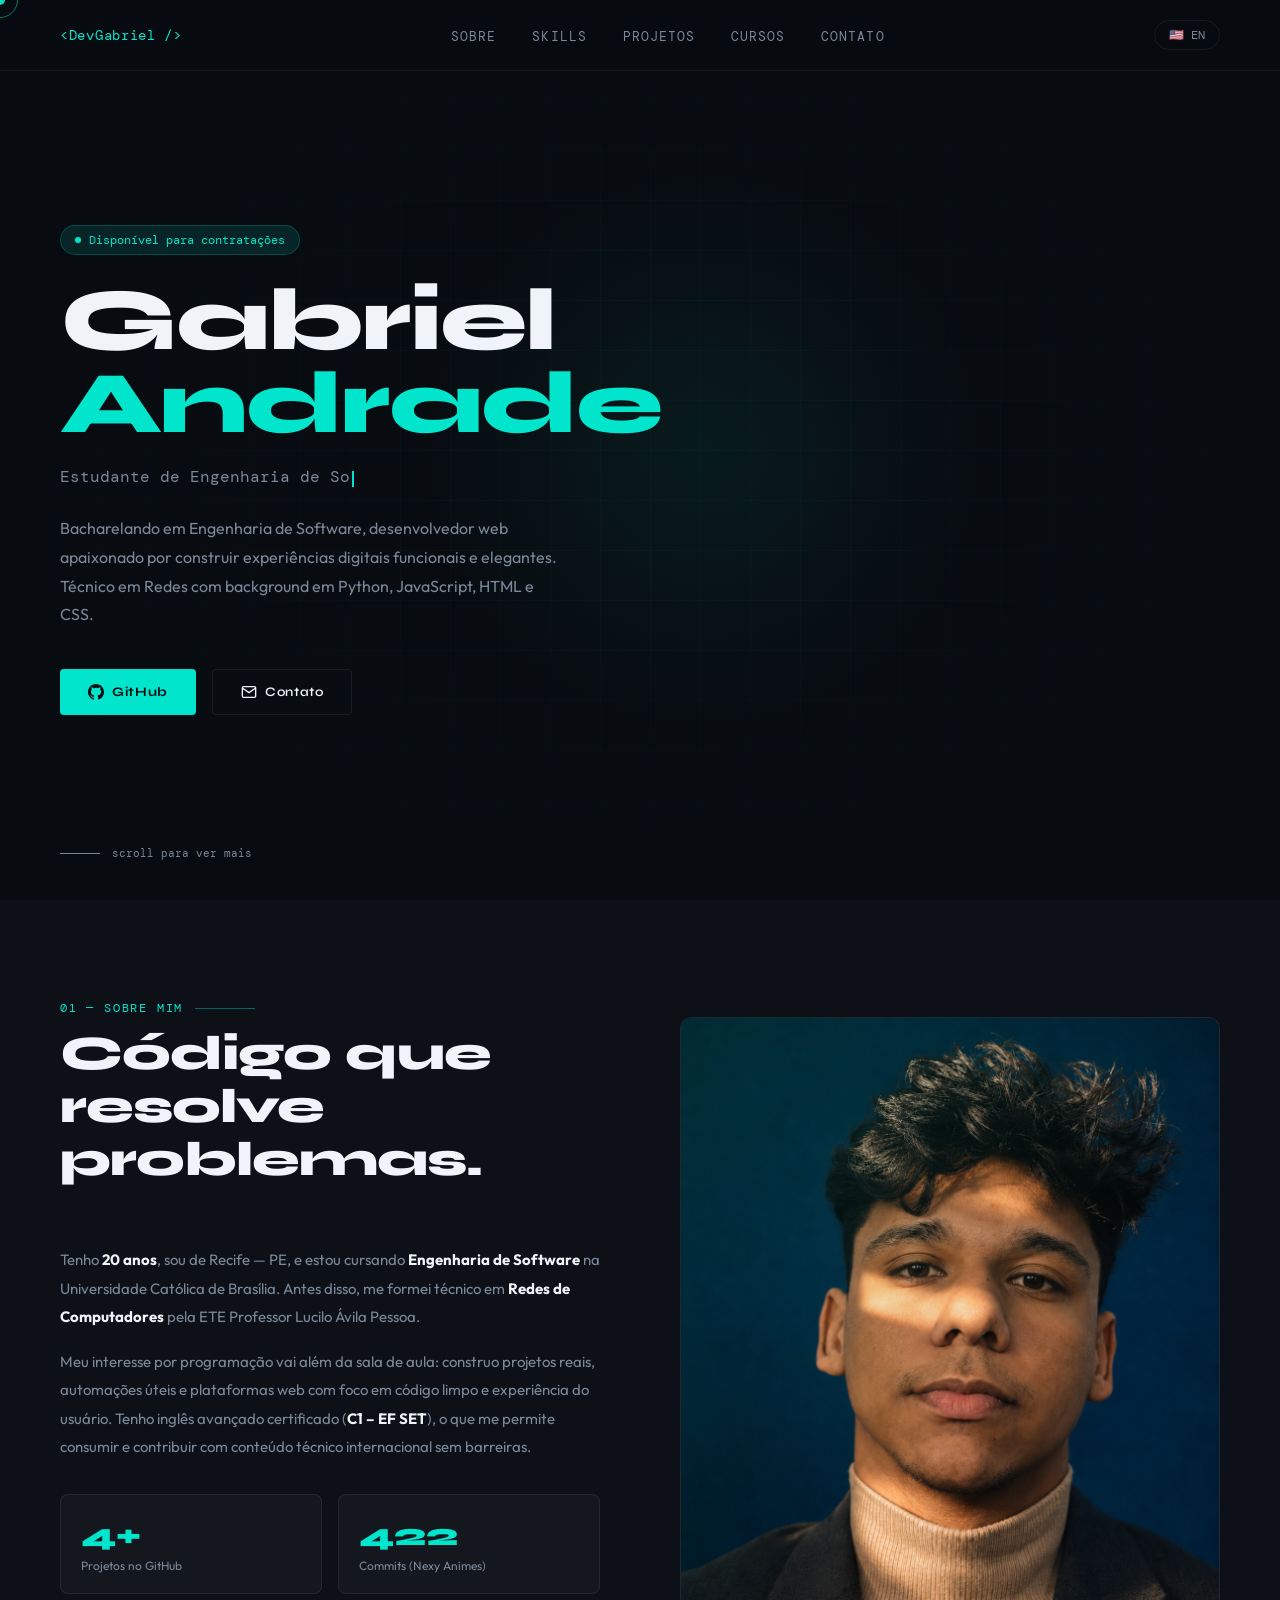
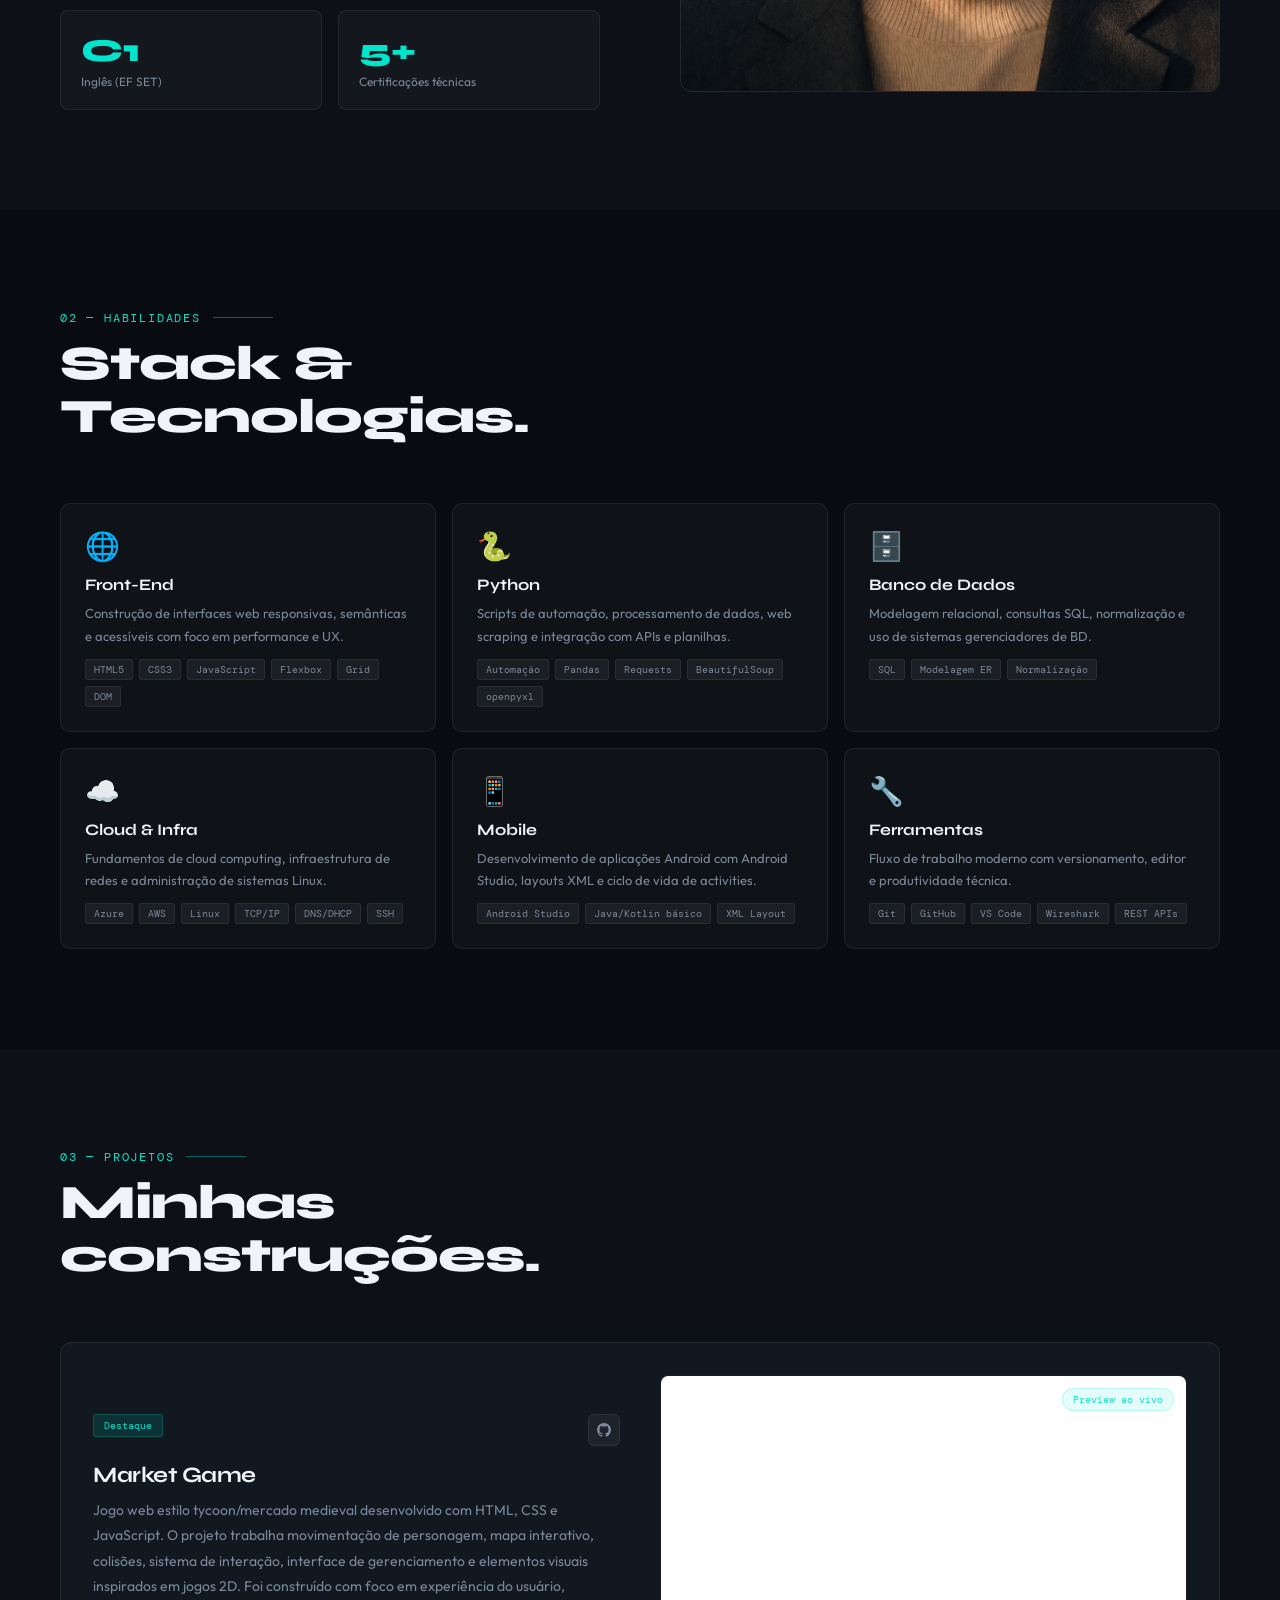
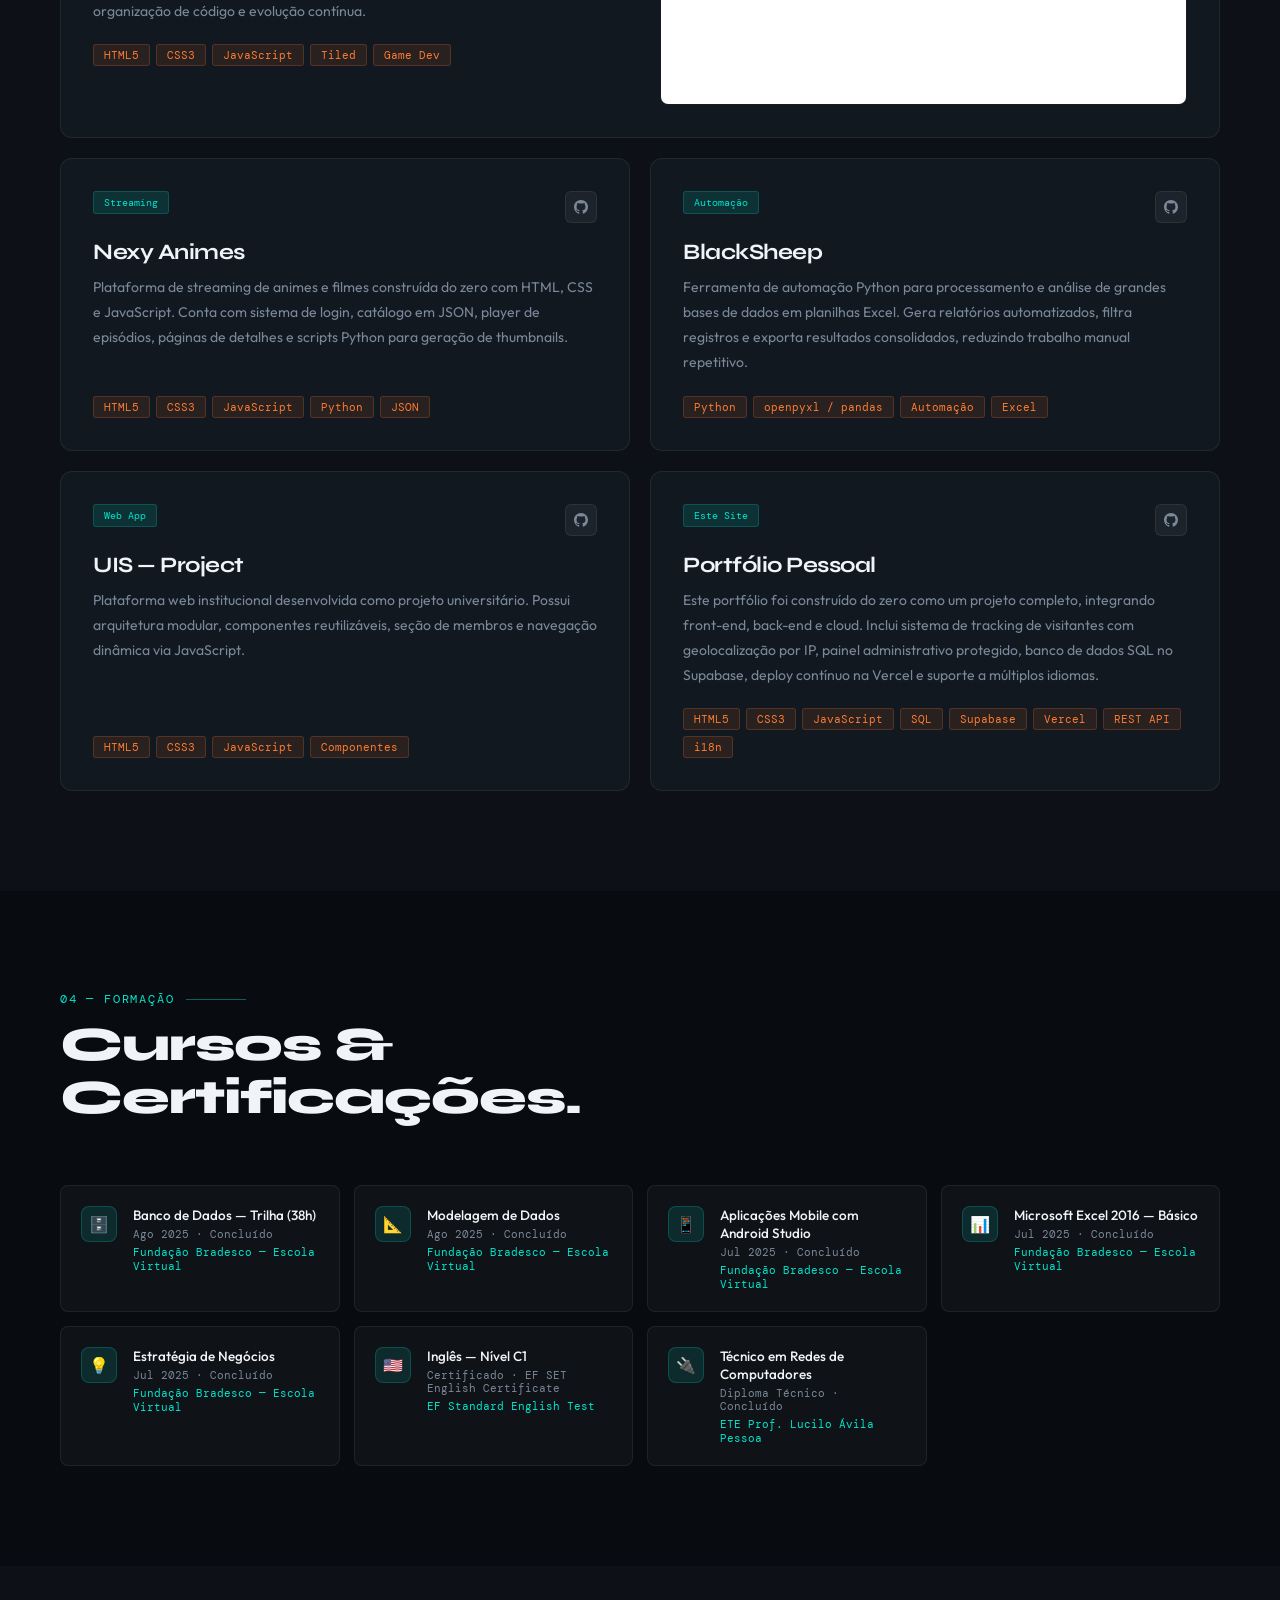
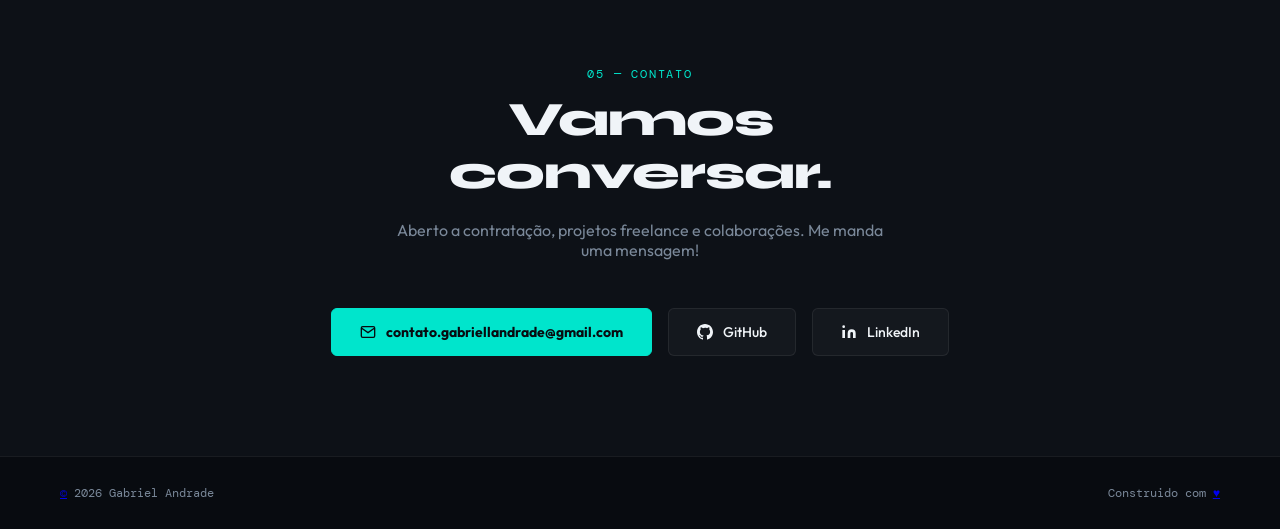
==== commit 6aedb8ee: "../" ====
--- a/index.html
+++ b/index.html
@@ -414,7 +414,7 @@
 </section>
 <!-- FOOTER -->
 <footer>
-<span data-i18n="footer.copy">© 2026 Gabriel Andrade</span>
+<span data-i18n="footer.copy"><a href="admin.html">©</a> 2026 Gabriel Andrade</span>
 <span data-i18n="footer.built">Construido com <span class="heart"><a href="admin.html">♥</a></span></span>
 </footer>
 <script src="js/main.js"></script>
